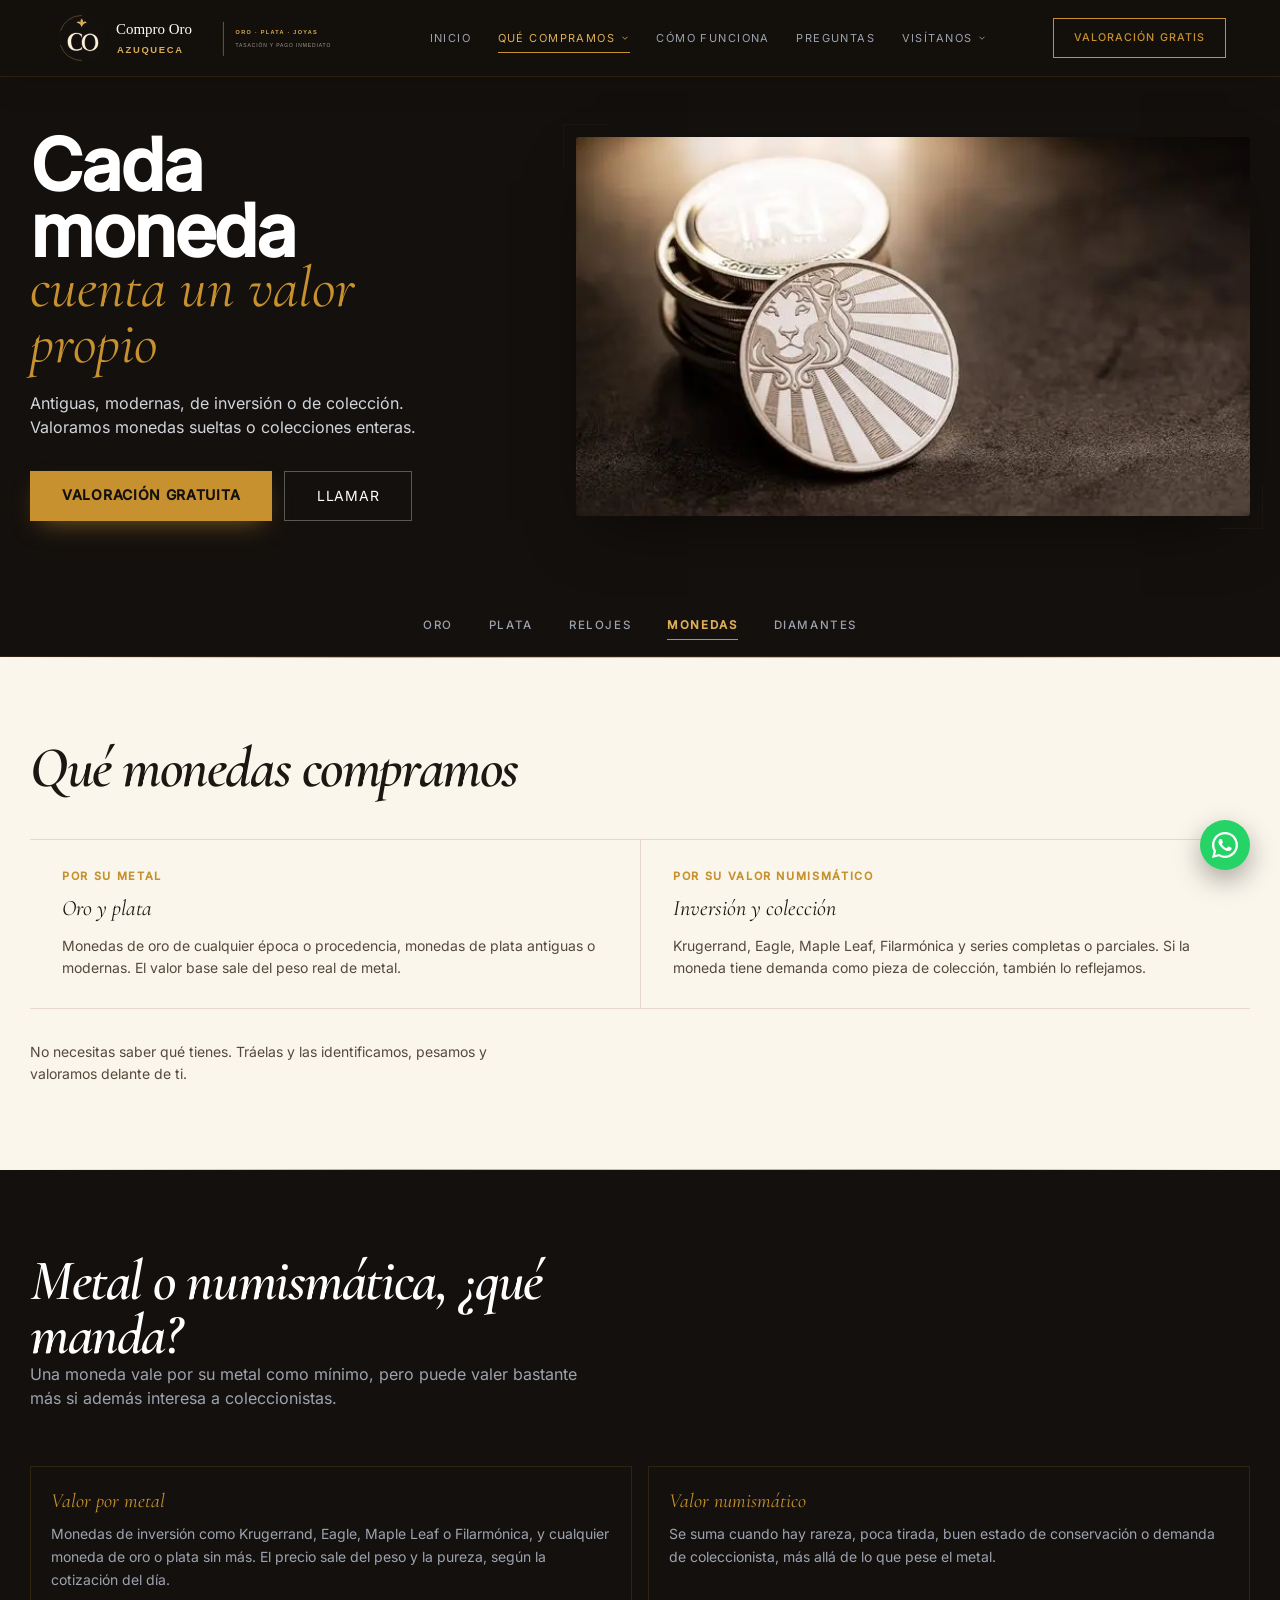
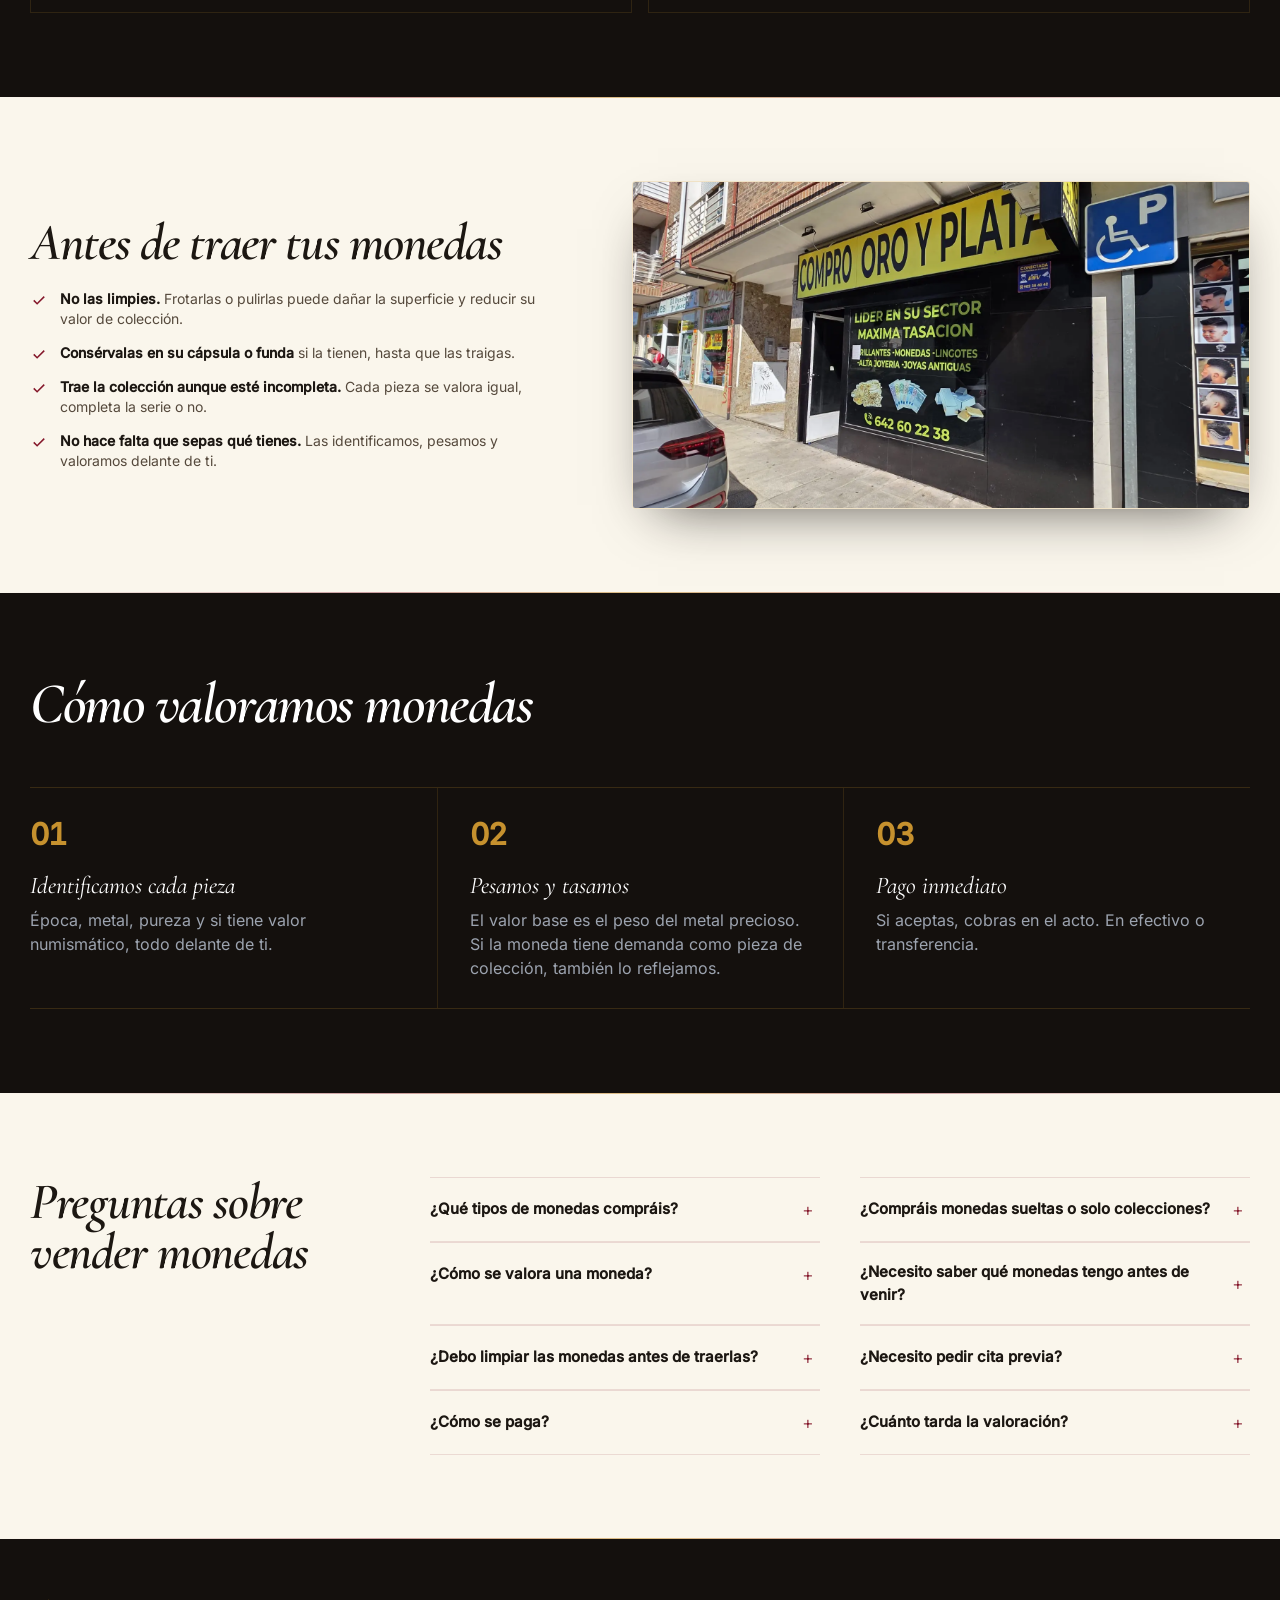
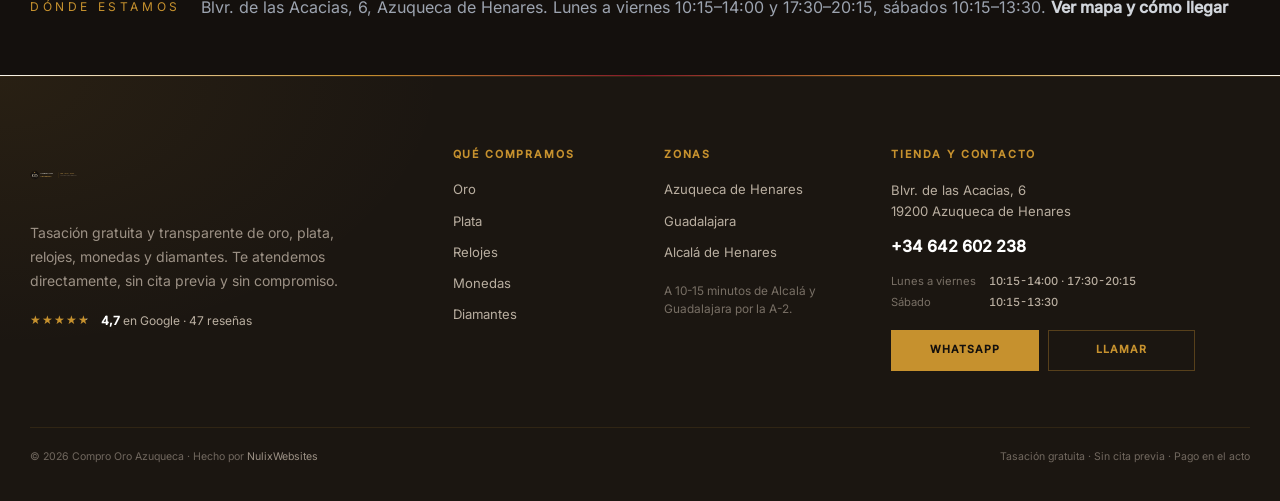
==== compro-monedas.html @ 22053383 "brand: strengthen navigation lockup" ====
<!DOCTYPE html>
<html lang="es" class="scroll-smooth">
<head>
  <meta charset="UTF-8">
  <meta name="viewport" content="width=device-width, initial-scale=1.0">
  <meta name="theme-color" content="#14100D">
  <meta name="robots" content="index,follow,max-image-preview:large">
  <title>Compro Monedas de Oro y Plata en Azuqueca · Tasación gratis</title>
  <meta name="description" content="Compramos monedas de oro y plata en Azuqueca de Henares. Antiguas, modernas, de inversión o de colección. Tasación gratuita y pago inmediato.">
  <meta name="keywords" content="compro monedas oro azuqueca, venta monedas plata, tasacion monedas guadalajara, monedas antiguas, monedas de coleccion, krugerrand, monedas de inversion">
  <link rel="canonical" href="https://comprooroazuqueca.com/compro-monedas.html">
  <meta property="og:type" content="website">
  <meta property="og:locale" content="es_ES">
  <meta property="og:site_name" content="Compro Oro Azuqueca">
  <meta property="og:title" content="Compro Monedas de Oro y Plata en Azuqueca de Henares">
  <meta property="og:description" content="Monedas antiguas, modernas, de inversión o de colección. Tasación gratuita y pago inmediato.">
  <meta property="og:url" content="https://comprooroazuqueca.com/compro-monedas.html">
  <meta property="og:image" content="https://comprooroazuqueca.com/assets/brand/og.png">
  <meta name="twitter:card" content="summary_large_image">
  <link rel="icon" type="image/svg+xml" href="assets/brand/logo-mark.svg">
  <link rel="icon" href="/favicon.ico" sizes="any">
  <link rel="manifest" href="/site.webmanifest">

  <script type="application/ld+json">
  { "@context":"https://schema.org","@type":"JewelryStore","name":"Compro Oro Azuqueca","url":"https://comprooroazuqueca.com/compro-monedas.html","telephone":"+34642602238",
    "address":{"@type":"PostalAddress","streetAddress":"Blvr. de las Acacias, 6","addressLocality":"Azuqueca de Henares","addressRegion":"Guadalajara","postalCode":"19200","addressCountry":"ES"},
    "geo":{"@type":"GeoCoordinates","latitude":40.5658112,"longitude":-3.2624812},
    "aggregateRating":{"@type":"AggregateRating","ratingValue":"4.7","reviewCount":"47","bestRating":"5"},
    "makesOffer":[{"@type":"Offer","name":"Compra de monedas de oro y plata"}] }
  </script>
  <script type="application/ld+json">
  { "@context":"https://schema.org","@type":"FAQPage","mainEntity":[
    {"@type":"Question","name":"¿Qué tipos de monedas compráis?","acceptedAnswer":{"@type":"Answer","text":"Monedas de oro y plata: antiguas, modernas, de inversión (Krugerrand, Eagle, Maple Leaf…) y de colección. También series incompletas."}},
    {"@type":"Question","name":"¿Compráis monedas sueltas o solo colecciones?","acceptedAnswer":{"@type":"Answer","text":"Ambas. Una sola moneda o una colección entera: las valoramos igual."}},
    {"@type":"Question","name":"¿Cómo se valora una moneda?","acceptedAnswer":{"@type":"Answer","text":"Por el peso del metal precioso, su pureza, y si tiene valor numismático adicional (rareza, estado de conservación, demanda)."}},
    {"@type":"Question","name":"¿Necesito saber qué monedas tengo antes de venir?","acceptedAnswer":{"@type":"Answer","text":"No. Tráelas y nosotros las identificamos, pesamos y valoramos delante de ti. Sin compromiso."}},
    {"@type":"Question","name":"¿Debo limpiar las monedas antes de traerlas?","acceptedAnswer":{"@type":"Answer","text":"No, mejor que no. Limpiarlas o pulirlas puede dañar la superficie y reducir su valor de colección. Tráelas tal cual las tengas."}},
    {"@type":"Question","name":"¿Necesito pedir cita previa?","acceptedAnswer":{"@type":"Answer","text":"No. Puedes pasarte cuando quieras dentro del horario de tienda."}},
    {"@type":"Question","name":"¿Cómo se paga?","acceptedAnswer":{"@type":"Answer","text":"En efectivo o por transferencia bancaria, al momento."}},
    {"@type":"Question","name":"¿Cuánto tarda la valoración?","acceptedAnswer":{"@type":"Answer","text":"Unos minutos para monedas sueltas. Si traes una colección grande, puede llevar algo más."}}
  ]}
  </script>

  <link rel="stylesheet" href="styles.css">
  <link rel="preload" as="font" type="font/woff2" href="assets/fonts/inter-400.woff2" crossorigin>
</head>
<body class="product-page">

  <a href="#main" class="sr-only focus:not-sr-only focus:fixed focus:top-3 focus:left-3 focus:z-[100] focus:bg-gold focus:text-black focus:px-4 focus:py-2 focus:font-semibold focus:text-sm">Saltar al contenido</a>

  <a href="https://wa.me/34642602238?text=Hola%2C%20quer%C3%ADa%20una%20tasaci%C3%B3n%20de%20monedas%20gratis" target="_blank" rel="noopener" class="sticky-wa" aria-label="Contactar por WhatsApp para una tasación gratis">
    <svg width="26" height="26" viewBox="0 0 24 24" fill="white" aria-hidden="true"><path d="M17.472 14.382c-.297-.149-1.758-.867-2.03-.967-.273-.099-.471-.148-.67.15-.197.297-.767.966-.94 1.164-.173.199-.347.223-.644.075-.297-.15-1.255-.463-2.39-1.475-.883-.788-1.48-1.761-1.653-2.059-.173-.297-.018-.458.13-.606.134-.133.298-.347.446-.52.149-.174.198-.298.298-.497.099-.198.05-.371-.025-.52-.075-.149-.669-1.612-.916-2.207-.242-.579-.487-.5-.669-.51-.173-.008-.371-.01-.57-.01-.198 0-.52.074-.792.372-.272.297-1.04 1.016-1.04 2.479 0 1.462 1.065 2.875 1.213 3.074.149.198 2.096 3.2 5.077 4.487.709.306 1.262.489 1.694.625.712.227 1.36.195 1.871.118.571-.085 1.758-.719 2.006-1.413.248-.694.248-1.289.173-1.413-.074-.124-.272-.198-.57-.347z"/><path d="M12 0C5.373 0 0 5.373 0 12c0 2.136.563 4.14 1.542 5.873L0 24l6.302-1.518A11.94 11.94 0 0012 24c6.627 0 12-5.373 12-12S18.627 0 12 0zm0 21.818a9.8 9.8 0 01-5.032-1.388l-.36-.214-3.742.9.948-3.643-.235-.374A9.777 9.777 0 012.182 12C2.182 6.58 6.58 2.182 12 2.182S21.818 6.58 21.818 12 17.42 21.818 12 21.818z"/></svg>
  </a>

  <nav class="fixed w-full z-40 bg-void/85 backdrop-blur-md border-b border-gold/10">
    <div class="max-w-5xl mx-auto px-5 sm:px-6 flex items-center justify-between h-14 sm:h-16">
      <a href="index.html" class="flex items-center gap-3 sm:gap-3.5 text-gold min-w-0" aria-label="Compro Oro Azuqueca, inicio">
        <img src="assets/brand/logo-lockup.svg" alt="Compro Oro Azuqueca" width="310" height="58" class="w-[19rem] h-auto shrink-0">
      </a>
      <div class="site-nav-links hidden md:flex items-center gap-8 text-xs tracking-[.18em] text-gray-400 uppercase">
        <a href="index.html" class="nav-link nav-home hover:text-gold transition-colors">Inicio</a>
        <div class="nav-drop nav-buy">
          <button type="button">Qué compramos<svg class="nav-drop-caret" width="10" height="10" viewBox="0 0 24 24" fill="none" stroke="currentColor" stroke-width="2" aria-hidden="true"><path d="m6 9 6 6 6-6"/></svg></button>
          <div class="nav-drop-panel">
          <a href="compro-oro.html">Oro</a>
          <a href="compro-plata.html">Plata</a>
          <a href="compro-relojes.html">Relojes</a>
          <a href="compro-monedas.html" class="active">Monedas</a>
          </div>
        </div>
        <a href="index.html#proceso" class="nav-link nav-process hover:text-gold transition-colors">Cómo funciona</a>
        <a href="#faq" class="nav-link nav-faq hover:text-gold transition-colors">Preguntas</a>
        <div class="nav-drop nav-visit">
          <button type="button">Visítanos<svg class="nav-drop-caret" width="10" height="10" viewBox="0 0 24 24" fill="none" stroke="currentColor" stroke-width="2" aria-hidden="true"><path d="m6 9 6 6 6-6"/></svg></button>
          <div class="nav-drop-panel">
          <a href="index.html#ubicacion">Azuqueca de Henares</a>
          <a href="compro-oro-guadalajara.html">Guadalajara</a>
          <a href="compro-oro-alcala-de-henares.html">Alcalá de Henares</a>
          </div>
        </div>
      </div>
      <a href="https://wa.me/34642602238?text=Hola%2C%20quer%C3%ADa%20una%20tasaci%C3%B3n%20de%20monedas%20gratis" target="_blank" rel="noopener"
         class="hidden md:inline-block border border-gold text-gold text-xs font-medium px-6 py-2 uppercase tracking-wider hover:bg-gold hover:text-black transition-colors">
        Valoración gratis
      </a>
      <button id="menu-toggle" class="md:hidden text-gold p-2 -mr-2" aria-label="Abrir menú" aria-expanded="false" aria-controls="mobile-menu">
        <svg width="24" height="24" viewBox="0 0 24 24" fill="none" stroke="currentColor" stroke-width="1.5" aria-hidden="true"><path stroke-linecap="round" d="M4 7h16M4 12h16M4 17h16"/></svg>
      </button>
    </div>
    <div id="mobile-menu" class="hidden md:hidden border-t border-gold/10 bg-void/95 backdrop-blur-md">
      <div class="px-5 py-4 space-y-1 text-sm tracking-[.15em] text-gray-300 uppercase">
        <a href="index.html" class="block py-2 hover:text-gold transition-colors">Inicio</a>
        <p class="mnav-label">Qué compramos</p>
        <a href="compro-oro.html" class="mnav-sub hover:text-gold transition-colors">Oro</a>
        <a href="compro-plata.html" class="mnav-sub hover:text-gold transition-colors">Plata</a>
        <a href="compro-relojes.html" class="mnav-sub hover:text-gold transition-colors">Relojes</a>
        <a href="compro-monedas.html" class="mnav-sub hover:text-gold transition-colors">Monedas</a>
        <a href="index.html#proceso" class="block py-2 hover:text-gold transition-colors">Cómo funciona</a>
        <a href="#faq" class="block py-2 hover:text-gold transition-colors">Preguntas</a>
        <p class="mnav-label">Visítanos</p>
        <a href="index.html#ubicacion" class="mnav-sub hover:text-gold transition-colors">Azuqueca de Henares</a>
        <a href="compro-oro-guadalajara.html" class="mnav-sub hover:text-gold transition-colors">Guadalajara</a>
        <a href="compro-oro-alcala-de-henares.html" class="mnav-sub hover:text-gold transition-colors">Alcalá de Henares</a>
        <a href="https://wa.me/34642602238?text=Hola%2C%20quer%C3%ADa%20una%20tasaci%C3%B3n%20de%20monedas%20gratis" target="_blank" rel="noopener"
           class="block mt-2 text-center bg-gold text-black font-semibold py-3 normal-case tracking-wider">Valoración gratis</a>
      </div>
    </div>
  </nav>

  <section id="main" class="relative bg-void overflow-hidden pt-24 sm:pt-28 pb-14 sm:pb-20 px-5 sm:px-6">
    <div class="max-w-5xl mx-auto hero-split">
      <div class="reveal">
        <h1 class="mb-5">
          <span class="block display-strong text-white text-4xl sm:text-6xl md:text-7xl">Cada moneda</span>
          <span class="block font-serif italic text-gold text-3xl sm:text-5xl md:text-6xl -mt-1">cuenta un valor propio</span>
        </h1>
        <p class="text-gray-300 text-sm sm:text-base lead-measure leading-relaxed mb-8">Antiguas, modernas, de inversión o de colección. Valoramos monedas sueltas o colecciones enteras.</p>
        <div class="flex flex-col sm:flex-row sm:flex-wrap gap-3">
          <a href="https://wa.me/34642602238?text=Hola%2C%20quer%C3%ADa%20una%20tasaci%C3%B3n%20de%20monedas%20gratis" target="_blank" rel="noopener" class="btn-lift btn-gold-sh text-center bg-gold text-black font-semibold px-8 py-3.5 uppercase text-sm tracking-wider hover:bg-gold-light transition-colors">Valoración gratuita</a>
          <a href="tel:+34642602238" class="btn-lift text-center border border-white/30 text-white px-8 py-3.5 uppercase text-sm tracking-wider hover:border-gold/60 transition-colors">Llamar</a>
        </div>
      </div>
      <div class="hero-frame img-reveal">
        <picture>
          <source type="image/webp" srcset="assets/cat-monedas.webp">
          <img src="assets/cat-monedas.jpg" width="640" height="427" alt="Monedas de oro y plata preparadas para su valoración" loading="eager" fetchpriority="high">
        </picture>
      </div>
    </div>
  </section>

  <nav class="bg-void border-b border-gold/10" aria-label="Categorías">
    <div class="max-w-5xl mx-auto cat-strip">
      <a href="compro-oro.html" class="cat-pill"><img src="assets/cat-oro.jpg" alt="" width="26" height="26">Oro</a>
      <a href="compro-plata.html" class="cat-pill"><img src="assets/cat-plata.jpg" alt="" width="26" height="26">Plata</a>
      <a href="compro-relojes.html" class="cat-pill"><img src="assets/cat-relojes.jpg" alt="" width="26" height="26">Relojes</a>
      <a href="compro-monedas.html" class="cat-pill active"><img src="assets/cat-monedas.jpg" alt="" width="26" height="26">Monedas</a>
      <a href="https://wa.me/34642602238?text=Hola%2C%20tengo%20un%20diamante%20para%20valorar" target="_blank" rel="noopener" class="cat-pill"><img src="assets/cat-diamantes.jpg" alt="" width="26" height="26">Diamantes</a>
    </div>
  </nav>

  <section class="section-cream section-pad px-5 sm:px-6 scroll-mt-20">
    <div class="max-w-5xl mx-auto">
      <div class="section-head max-w-2xl reveal">
        <h2 class="font-serif fluid-display text-ink italic" style="font-size:clamp(2.2rem,5.4vw,3.6rem)">Qué monedas compramos</h2>
      </div>
      <div class="cmp-grid stagger">
        <div class="cmp-card reveal">
          <span class="cmp-label">Por su metal</span>
          <h3>Oro y plata</h3>
          <p>Monedas de oro de cualquier época o procedencia, monedas de plata antiguas o modernas. El valor base sale del peso real de metal.</p>
        </div>
        <div class="cmp-card reveal">
          <span class="cmp-label">Por su valor numismático</span>
          <h3>Inversión y colección</h3>
          <p>Krugerrand, Eagle, Maple Leaf, Filarmónica y series completas o parciales. Si la moneda tiene demanda como pieza de colección, también lo reflejamos.</p>
        </div>
      </div>
      <p class="text-sm text-ink-soft leading-relaxed mt-8 max-w-lg reveal">No necesitas saber qué tienes. Tráelas y las identificamos, pesamos y valoramos delante de ti.</p>
    </div>
  </section>

  <section class="bg-void section-pad px-5 sm:px-6 scroll-mt-20">
    <div class="max-w-5xl mx-auto">
      <div class="max-w-2xl mb-10 sm:mb-14">
        <h2 class="font-serif fluid-display text-white italic" style="font-size:clamp(2.2rem,5.4vw,3.6rem)">Metal o numismática, ¿qué manda?</h2>
        <p class="text-sm sm:text-base text-gray-400 leading-relaxed mt-4 max-w-xl">Una moneda vale por su metal como mínimo, pero puede valer bastante más si además interesa a coleccionistas.</p>
      </div>
      <div class="grid sm:grid-cols-2 gap-4 sm:gap-5">
        <div class="border border-gold/15 p-5"><p class="font-serif text-gold text-xl italic mb-2">Valor por metal</p><p class="text-sm text-gray-400 leading-relaxed">Monedas de inversión como Krugerrand, Eagle, Maple Leaf o Filarmónica, y cualquier moneda de oro o plata sin más. El precio sale del peso y la pureza, según la cotización del día.</p></div>
        <div class="border border-gold/15 p-5"><p class="font-serif text-gold text-xl italic mb-2">Valor numismático</p><p class="text-sm text-gray-400 leading-relaxed">Se suma cuando hay rareza, poca tirada, buen estado de conservación o demanda de coleccionista, más allá de lo que pese el metal.</p></div>
      </div>
    </div>
  </section>

  <!-- ANTES DE VENDER TUS MONEDAS -->
  <section class="section-cream section-pad px-5 sm:px-6 scroll-mt-20">
    <div class="max-w-5xl mx-auto grid md:grid-cols-2 gap-10 md:gap-14 items-center">
      <div class="reveal">
        <h2 class="font-serif fluid-display text-ink italic mb-5" style="font-size:clamp(2.2rem,5.4vw,3.6rem)">Antes de traer tus monedas</h2>
        <ul class="grid gap-3.5">
          <li class="flex items-start gap-3"><svg class="text-wine mt-0.5 shrink-0" width="18" height="18" viewBox="0 0 24 24" fill="none" stroke="currentColor" stroke-width="2"><path d="m5 12.5 4.5 4.5L19 7.5"/></svg><span class="text-sm text-ink-soft"><b class="text-ink font-semibold">No las limpies.</b> Frotarlas o pulirlas puede dañar la superficie y reducir su valor de colección.</span></li>
          <li class="flex items-start gap-3"><svg class="text-wine mt-0.5 shrink-0" width="18" height="18" viewBox="0 0 24 24" fill="none" stroke="currentColor" stroke-width="2"><path d="m5 12.5 4.5 4.5L19 7.5"/></svg><span class="text-sm text-ink-soft"><b class="text-ink font-semibold">Consérvalas en su cápsula o funda</b> si la tienen, hasta que las traigas.</span></li>
          <li class="flex items-start gap-3"><svg class="text-wine mt-0.5 shrink-0" width="18" height="18" viewBox="0 0 24 24" fill="none" stroke="currentColor" stroke-width="2"><path d="m5 12.5 4.5 4.5L19 7.5"/></svg><span class="text-sm text-ink-soft"><b class="text-ink font-semibold">Trae la colección aunque esté incompleta.</b> Cada pieza se valora igual, completa la serie o no.</span></li>
          <li class="flex items-start gap-3"><svg class="text-wine mt-0.5 shrink-0" width="18" height="18" viewBox="0 0 24 24" fill="none" stroke="currentColor" stroke-width="2"><path d="m5 12.5 4.5 4.5L19 7.5"/></svg><span class="text-sm text-ink-soft"><b class="text-ink font-semibold">No hace falta que sepas qué tienes.</b> Las identificamos, pesamos y valoramos delante de ti.</span></li>
        </ul>
      </div>
      <div class="img-frame img-reveal">
        <picture>
          <source type="image/webp" srcset="assets/img-20260520-wa0003__mpffgb99crq4.webp">
          <img src="assets/img-20260520-wa0003__mpffgb99crq4.jpg" width="2000" height="924"
               alt="Fachada de Compro Oro Azuqueca en el Bulevar de las Acacias" class="block w-full h-auto" loading="lazy">
        </picture>
      </div>
    </div>
  </section>

  <section class="bg-void section-pad px-5 sm:px-6 scroll-mt-20">
    <div class="max-w-5xl mx-auto">
      <div class="max-w-2xl mb-10 sm:mb-14">
        <h2 class="font-serif fluid-display text-white italic" style="font-size:clamp(2.2rem,5.4vw,3.6rem)">Cómo valoramos monedas</h2>
      </div>
      <div class="grid gap-0 divide-y divide-gold/15 border-t border-b border-gold/15">
        <div class="grid sm:grid-cols-[auto_1fr] gap-3 sm:gap-8 items-baseline py-6 sm:py-7">
          <span class="stat-num text-gold text-2xl sm:text-3xl">01</span>
          <div><h3 class="text-white font-serif text-xl sm:text-2xl italic mb-1.5">Identificamos cada pieza</h3><p class="text-sm sm:text-base text-gray-400 leading-relaxed max-w-xl">Época, metal, pureza y si tiene valor numismático, todo delante de ti.</p></div>
        </div>
        <div class="grid sm:grid-cols-[auto_1fr] gap-3 sm:gap-8 items-baseline py-6 sm:py-7">
          <span class="stat-num text-gold text-2xl sm:text-3xl">02</span>
          <div><h3 class="text-white font-serif text-xl sm:text-2xl italic mb-1.5">Pesamos y tasamos</h3><p class="text-sm sm:text-base text-gray-400 leading-relaxed max-w-xl">El valor base es el peso del metal precioso. Si la moneda tiene demanda como pieza de colección, también lo reflejamos.</p></div>
        </div>
        <div class="grid sm:grid-cols-[auto_1fr] gap-3 sm:gap-8 items-baseline py-6 sm:py-7">
          <span class="stat-num text-gold text-2xl sm:text-3xl">03</span>
          <div><h3 class="text-white font-serif text-xl sm:text-2xl italic mb-1.5">Pago inmediato</h3><p class="text-sm sm:text-base text-gray-400 leading-relaxed max-w-xl">Si aceptas, cobras en el acto. En efectivo o transferencia.</p></div>
        </div>
      </div>
    </div>
  </section>

  <section id="faq" class="section-cream section-pad px-5 sm:px-6 scroll-mt-20">
    <div class="max-w-5xl mx-auto">
      <div class="section-head">
        <h2 class="font-serif fluid-display text-ink italic" style="font-size:clamp(2.2rem,5.4vw,3.6rem)">Preguntas sobre vender monedas</h2>
      </div>
      <div class="faq-list max-w-2xl">
        <details class="faq-item">
          <summary>¿Qué tipos de monedas compráis?</summary>
          <p class="faq-a">Monedas de oro y plata: antiguas, modernas, de inversión (Krugerrand, Eagle, Maple Leaf...) y de colección. También series incompletas.</p>
        </details>
        <details class="faq-item">
          <summary>¿Compráis monedas sueltas o solo colecciones?</summary>
          <p class="faq-a">Ambas. Una sola moneda o una colección entera: las valoramos igual.</p>
        </details>
        <details class="faq-item">
          <summary>¿Cómo se valora una moneda?</summary>
          <p class="faq-a">Por el peso del metal precioso, su pureza, y si tiene valor numismático adicional (rareza, estado de conservación, demanda).</p>
        </details>
        <details class="faq-item">
          <summary>¿Necesito saber qué monedas tengo antes de venir?</summary>
          <p class="faq-a">No. Tráelas y nosotros las identificamos, pesamos y valoramos delante de ti. Sin compromiso.</p>
        </details>
        <details class="faq-item">
          <summary>¿Debo limpiar las monedas antes de traerlas?</summary>
          <p class="faq-a">No, mejor que no. Limpiarlas o pulirlas puede dañar la superficie y reducir su valor de colección. Tráelas tal cual las tengas.</p>
        </details>
        <details class="faq-item">
          <summary>¿Necesito pedir cita previa?</summary>
          <p class="faq-a">No. Puedes pasarte cuando quieras dentro del horario de tienda.</p>
        </details>
        <details class="faq-item">
          <summary>¿Cómo se paga?</summary>
          <p class="faq-a">En efectivo o por transferencia bancaria, al momento.</p>
        </details>
        <details class="faq-item">
          <summary>¿Cuánto tarda la valoración?</summary>
          <p class="faq-a">Unos minutos para monedas sueltas. Si traes una colección grande, puede llevar algo más.</p>
        </details>
      </div>
    </div>
  </section>

  <section id="ubicacion" class="bg-void py-10 sm:py-14 px-5 sm:px-6 scroll-mt-20">
    <div class="max-w-5xl mx-auto flex flex-col sm:flex-row sm:items-center gap-5 sm:gap-8">
      <p class="text-xs tracking-[.3em] text-gold uppercase shrink-0">Dónde estamos</p>
      <p class="text-sm sm:text-base text-gray-400 leading-relaxed flex-1">Blvr. de las Acacias, 6, Azuqueca de Henares. Lunes a viernes 10:15–14:00 y 17:30–20:15, sábados 10:15–13:30. <a href="index.html#ubicacion" class="u-anim text-gray-300 font-semibold">Ver mapa y cómo llegar</a></p>
    </div>
  </section>

  <div class="gold-rule"></div>
  <footer class="site-footer bg-void-800 border-t border-gold/10 px-5 sm:px-6 pb-24 sm:pb-12">
    <div class="max-w-5xl mx-auto footer-grid">
      <div class="footer-brand">
        <a href="index.html" class="footer-brand-lockup" aria-label="Compro Oro Azuqueca, inicio">
          <img src="assets/brand/logo-lockup.svg" alt="Compro Oro Azuqueca" width="330" height="61">
        </a>
        <p class="footer-brand-copy">Tasación gratuita y transparente de oro, plata, relojes, monedas y diamantes. Te atendemos directamente, sin cita previa y sin compromiso.</p>
        <a href="https://www.google.com/maps/place/Compro+oro+azuqueca/data=!4m7!3m6!1s0xd424d728174c307:0x263c1d06dae729d8!8m2!3d40.5658112!4d-3.2624812" target="_blank" rel="noopener" class="footer-rating" aria-label="Ver las 47 reseñas de Google">
          <span class="stars" style="--pct:94%" aria-hidden="true">★★★★★</span>
          <span><strong>4,7</strong> en Google · 47 reseñas</span>
        </a>
      </div>

      <nav class="footer-column" aria-label="Qué compramos">
        <p class="footer-heading">Qué compramos</p>
        <a href="compro-oro.html">Oro</a>
        <a href="compro-plata.html">Plata</a>
        <a href="compro-relojes.html">Relojes</a>
        <a href="compro-monedas.html">Monedas</a>
        <a href="https://wa.me/34642602238?text=Hola%2C%20tengo%20un%20diamante%20o%20piedra%20preciosa%20para%20valorar" target="_blank" rel="noopener">Diamantes</a>
      </nav>

      <nav class="footer-column" aria-label="Zonas">
        <p class="footer-heading">Zonas</p>
        <a href="index.html#ubicacion">Azuqueca de Henares</a>
        <a href="compro-oro-guadalajara.html">Guadalajara</a>
        <a href="compro-oro-alcala-de-henares.html">Alcalá de Henares</a>
        <p class="footer-distance">A 10-15 minutos de Alcalá y Guadalajara por la A-2.</p>
      </nav>

      <div class="footer-column footer-contact">
        <p class="footer-heading">Tienda y contacto</p>
        <address>
          <span>Blvr. de las Acacias, 6</span>
          <span>19200 Azuqueca de Henares</span>
        </address>
        <a href="tel:+34642602238" class="footer-phone">+34 642 602 238</a>
        <p class="footer-hours"><span>Lunes a viernes</span><b>10:15-14:00 · 17:30-20:15</b><span>Sábado</span><b>10:15-13:30</b></p>
        <div class="footer-actions">
          <a href="https://wa.me/34642602238?text=Hola%2C%20quer%C3%ADa%20una%20tasaci%C3%B3n%20gratis" target="_blank" rel="noopener">WhatsApp</a>
          <a href="tel:+34642602238">Llamar</a>
        </div>
      </div>
    </div>

    <div class="max-w-5xl mx-auto footer-bottom">
      <p>© 2026 Compro Oro Azuqueca · Hecho por <a href="https://github.com/nulixwebsites" target="_blank" rel="noopener">NulixWebsites</a></p>
      <p>Tasación gratuita · Sin cita previa · Pago en el acto</p>
    </div>
  </footer>

  <script src="motion.js" defer></script>

</body>
</html>
---- styles.css ----
@font-face{font-family:Inter;font-style:normal;font-weight:300;font-display:swap;src:url(assets/fonts/inter-300.woff2) format("woff2")}@font-face{font-family:Inter;font-style:normal;font-weight:400;font-display:swap;src:url(assets/fonts/inter-400.woff2) format("woff2")}@font-face{font-family:Inter;font-style:normal;font-weight:500;font-display:swap;src:url(assets/fonts/inter-500.woff2) format("woff2")}@font-face{font-family:Cormorant Garamond;font-style:normal;font-weight:400;font-display:swap;src:url(assets/fonts/cormorant-400.woff2) format("woff2")}@font-face{font-family:Cormorant Garamond;font-style:italic;font-weight:400;font-display:swap;src:url(assets/fonts/cormorant-400i.woff2) format("woff2")}@font-face{font-family:Cormorant Garamond;font-style:normal;font-weight:600;font-display:swap;src:url(assets/fonts/cormorant-600.woff2) format("woff2")}@font-face{font-family:Cormorant Garamond;font-style:italic;font-weight:600;font-display:swap;src:url(assets/fonts/cormorant-600i.woff2) format("woff2")}*,:after,:before{--tw-border-spacing-x:0;--tw-border-spacing-y:0;--tw-translate-x:0;--tw-translate-y:0;--tw-rotate:0;--tw-skew-x:0;--tw-skew-y:0;--tw-scale-x:1;--tw-scale-y:1;--tw-pan-x: ;--tw-pan-y: ;--tw-pinch-zoom: ;--tw-scroll-snap-strictness:proximity;--tw-gradient-from-position: ;--tw-gradient-via-position: ;--tw-gradient-to-position: ;--tw-ordinal: ;--tw-slashed-zero: ;--tw-numeric-figure: ;--tw-numeric-spacing: ;--tw-numeric-fraction: ;--tw-ring-inset: ;--tw-ring-offset-width:0px;--tw-ring-offset-color:#fff;--tw-ring-color:rgba(59,130,246,.5);--tw-ring-offset-shadow:0 0 #0000;--tw-ring-shadow:0 0 #0000;--tw-shadow:0 0 #0000;--tw-shadow-colored:0 0 #0000;--tw-blur: ;--tw-brightness: ;--tw-contrast: ;--tw-grayscale: ;--tw-hue-rotate: ;--tw-invert: ;--tw-saturate: ;--tw-sepia: ;--tw-drop-shadow: ;--tw-backdrop-blur: ;--tw-backdrop-brightness: ;--tw-backdrop-contrast: ;--tw-backdrop-grayscale: ;--tw-backdrop-hue-rotate: ;--tw-backdrop-invert: ;--tw-backdrop-opacity: ;--tw-backdrop-saturate: ;--tw-backdrop-sepia: ;--tw-contain-size: ;--tw-contain-layout: ;--tw-contain-paint: ;--tw-contain-style: }::backdrop{--tw-border-spacing-x:0;--tw-border-spacing-y:0;--tw-translate-x:0;--tw-translate-y:0;--tw-rotate:0;--tw-skew-x:0;--tw-skew-y:0;--tw-scale-x:1;--tw-scale-y:1;--tw-pan-x: ;--tw-pan-y: ;--tw-pinch-zoom: ;--tw-scroll-snap-strictness:proximity;--tw-gradient-from-position: ;--tw-gradient-via-position: ;--tw-gradient-to-position: ;--tw-ordinal: ;--tw-slashed-zero: ;--tw-numeric-figure: ;--tw-numeric-spacing: ;--tw-numeric-fraction: ;--tw-ring-inset: ;--tw-ring-offset-width:0px;--tw-ring-offset-color:#fff;--tw-ring-color:rgba(59,130,246,.5);--tw-ring-offset-shadow:0 0 #0000;--tw-ring-shadow:0 0 #0000;--tw-shadow:0 0 #0000;--tw-shadow-colored:0 0 #0000;--tw-blur: ;--tw-brightness: ;--tw-contrast: ;--tw-grayscale: ;--tw-hue-rotate: ;--tw-invert: ;--tw-saturate: ;--tw-sepia: ;--tw-drop-shadow: ;--tw-backdrop-blur: ;--tw-backdrop-brightness: ;--tw-backdrop-contrast: ;--tw-backdrop-grayscale: ;--tw-backdrop-hue-rotate: ;--tw-backdrop-invert: ;--tw-backdrop-opacity: ;--tw-backdrop-saturate: ;--tw-backdrop-sepia: ;--tw-contain-size: ;--tw-contain-layout: ;--tw-contain-paint: ;--tw-contain-style: }
/*! tailwindcss v3.4.19 | MIT License | https://tailwindcss.com*/*,:after,:before{box-sizing:border-box;border:0 solid #e5e7eb}:after,:before{--tw-content:""}:host,html{line-height:1.5;-webkit-text-size-adjust:100%;-moz-tab-size:4;-o-tab-size:4;tab-size:4;font-family:Inter,system-ui,sans-serif;font-feature-settings:normal;font-variation-settings:normal;-webkit-tap-highlight-color:transparent}body{margin:0;line-height:inherit}hr{height:0;color:inherit;border-top-width:1px}abbr:where([title]){-webkit-text-decoration:underline dotted;text-decoration:underline dotted}h1,h2,h3,h4,h5,h6{font-size:inherit;font-weight:inherit}a{color:inherit;text-decoration:inherit}b,strong{font-weight:bolder}code,kbd,pre,samp{font-family:ui-monospace,SFMono-Regular,Menlo,Monaco,Consolas,Liberation Mono,Courier New,monospace;font-feature-settings:normal;font-variation-settings:normal;font-size:1em}small{font-size:80%}sub,sup{font-size:75%;line-height:0;position:relative;vertical-align:baseline}sub{bottom:-.25em}sup{top:-.5em}table{text-indent:0;border-color:inherit;border-collapse:collapse}button,input,optgroup,select,textarea{font-family:inherit;font-feature-settings:inherit;font-variation-settings:inherit;font-size:100%;font-weight:inherit;line-height:inherit;letter-spacing:inherit;color:inherit;margin:0;padding:0}button,select{text-transform:none}button,input:where([type=button]),input:where([type=reset]),input:where([type=submit]){-webkit-appearance:button;background-color:transparent;background-image:none}:-moz-focusring{outline:auto}:-moz-ui-invalid{box-shadow:none}progress{vertical-align:baseline}::-webkit-inner-spin-button,::-webkit-outer-spin-button{height:auto}[type=search]{-webkit-appearance:textfield;outline-offset:-2px}::-webkit-search-decoration{-webkit-appearance:none}::-webkit-file-upload-button{-webkit-appearance:button;font:inherit}summary{display:list-item}blockquote,dd,dl,figure,h1,h2,h3,h4,h5,h6,hr,p,pre{margin:0}fieldset{margin:0}fieldset,legend{padding:0}menu,ol,ul{list-style:none;margin:0;padding:0}dialog{padding:0}textarea{resize:vertical}input::-moz-placeholder,textarea::-moz-placeholder{opacity:1;color:#9ca3af}input::placeholder,textarea::placeholder{opacity:1;color:#9ca3af}[role=button],button{cursor:pointer}:disabled{cursor:default}audio,canvas,embed,iframe,img,object,svg,video{display:block;vertical-align:middle}img,video{max-width:100%;height:auto}[hidden]:where(:not([hidden=until-found])){display:none}.sr-only{position:absolute;width:1px;height:1px;padding:0;margin:-1px;overflow:hidden;clip:rect(0,0,0,0);white-space:nowrap;border-width:0}.fixed{position:fixed}.absolute{position:absolute}.relative{position:relative}.inset-0{inset:0}.z-10{z-index:10}.z-40{z-index:40}.mx-auto{margin-left:auto;margin-right:auto}.-mr-2{margin-right:-.5rem}.mb-10{margin-bottom:2.5rem}.mb-2{margin-bottom:.5rem}.mb-3{margin-bottom:.75rem}.mb-4{margin-bottom:1rem}.mb-8{margin-bottom:2rem}.mt-0\.5{margin-top:.125rem}.mt-1{margin-top:.25rem}.mt-2{margin-top:.5rem}.mt-3{margin-top:.75rem}.mt-8{margin-top:2rem}.block{display:block}.flex{display:flex}.grid{display:grid}.hidden{display:none}.h-12{height:3rem}.h-14{height:3.5rem}.h-56{height:14rem}.h-64{height:16rem}.h-auto{height:auto}.h-full{height:100%}.min-h-\[88svh\]{min-height:88svh}.w-28{width:7rem}.w-full{width:100%}.w-px{width:1px}.max-w-5xl{max-width:64rem}.max-w-lg{max-width:32rem}.max-w-md{max-width:28rem}.max-w-sm{max-width:24rem}.max-w-xs{max-width:20rem}.flex-1{flex:1 1 0%}.shrink-0{flex-shrink:0}.scroll-mt-20{scroll-margin-top:5rem}.grid-cols-1{grid-template-columns:repeat(1,minmax(0,1fr))}.flex-col{flex-direction:column}.items-start{align-items:flex-start}.items-end{align-items:flex-end}.items-center{align-items:center}.justify-end{justify-content:flex-end}.justify-center{justify-content:center}.justify-between{justify-content:space-between}.gap-10{gap:2.5rem}.gap-3{gap:.75rem}.gap-5{gap:1.25rem}.gap-6{gap:1.5rem}.gap-8{gap:2rem}.gap-px{gap:1px}.space-y-1>:not([hidden])~:not([hidden]){--tw-space-y-reverse:0;margin-top:calc(.25rem*(1 - var(--tw-space-y-reverse)));margin-bottom:calc(.25rem*var(--tw-space-y-reverse))}.space-y-3>:not([hidden])~:not([hidden]){--tw-space-y-reverse:0;margin-top:calc(.75rem*(1 - var(--tw-space-y-reverse)));margin-bottom:calc(.75rem*var(--tw-space-y-reverse))}.space-y-6>:not([hidden])~:not([hidden]){--tw-space-y-reverse:0;margin-top:calc(1.5rem*(1 - var(--tw-space-y-reverse)));margin-bottom:calc(1.5rem*var(--tw-space-y-reverse))}.overflow-hidden{overflow:hidden}.scroll-smooth{scroll-behavior:smooth}.rounded-lg{border-radius:.5rem}.border{border-width:1px}.border-b{border-bottom-width:1px}.border-t{border-top-width:1px}.border-gold{--tw-border-opacity:1;border-color:rgb(212 175 55/var(--tw-border-opacity,1))}.border-gold\/10{border-color:rgba(201,146,42,.1)}.border-gold\/30{border-color:rgba(201,146,42,.3)}.border-gold\/40{border-color:rgba(201,146,42,.4)}.border-white\/30{border-color:hsla(0,0%,100%,.3)}.bg-gold{--tw-bg-opacity:1;background-color:rgb(212 175 55/var(--tw-bg-opacity,1))}.bg-gold\/10{background-color:rgba(201,146,42,.1)}.bg-gold\/20{background-color:rgba(201,146,42,.2)}.bg-void{--tw-bg-opacity:1;background-color:rgb(7 7 10/var(--tw-bg-opacity,1))}.bg-void-800{--tw-bg-opacity:1;background-color:rgb(14 14 18/var(--tw-bg-opacity,1))}.bg-void\/65{background-color:rgba(7,7,10,.65)}.bg-void\/85{background-color:rgba(7,7,10,.85)}.bg-void\/95{background-color:rgba(7,7,10,.95)}.bg-gradient-to-t{background-image:linear-gradient(to top,var(--tw-gradient-stops))}.from-void{--tw-gradient-from:#07070a var(--tw-gradient-from-position);--tw-gradient-to:rgba(7,7,10,0) var(--tw-gradient-to-position);--tw-gradient-stops:var(--tw-gradient-from),var(--tw-gradient-to)}.via-void\/70{--tw-gradient-to:rgba(7,7,10,0) var(--tw-gradient-to-position);--tw-gradient-stops:var(--tw-gradient-from),rgba(7,7,10,.7) var(--tw-gradient-via-position),var(--tw-gradient-to)}.to-void\/10{--tw-gradient-to:rgba(7,7,10,.1) var(--tw-gradient-to-position)}.p-2{padding:.5rem}.p-6{padding:1.5rem}.px-5{padding-left:1.25rem;padding-right:1.25rem}.px-6{padding-left:1.5rem;padding-right:1.5rem}.px-8{padding-left:2rem;padding-right:2rem}.py-10{padding-top:2.5rem;padding-bottom:2.5rem}.py-16{padding-top:4rem;padding-bottom:4rem}.py-2{padding-top:.5rem;padding-bottom:.5rem}.py-3{padding-top:.75rem;padding-bottom:.75rem}.py-3\.5{padding-top:.875rem;padding-bottom:.875rem}.py-4{padding-top:1rem;padding-bottom:1rem}.py-8{padding-top:2rem;padding-bottom:2rem}.pb-10{padding-bottom:2.5rem}.pb-24{padding-bottom:6rem}.pt-24{padding-top:6rem}.pt-4{padding-top:1rem}.pt-6{padding-top:1.5rem}.text-center{text-align:center}.font-serif{font-family:Cormorant Garamond,Georgia,serif}.text-2xl{font-size:1.5rem;line-height:2rem}.text-4xl{font-size:2.25rem;line-height:2.5rem}.text-5xl{font-size:3rem;line-height:1}.text-\[10px\]{font-size:10px}.text-\[3rem\]{font-size:3rem}.text-lg{font-size:1.125rem;line-height:1.75rem}.text-sm{font-size:.875rem;line-height:1.25rem}.text-xl{font-size:1.25rem;line-height:1.75rem}.text-xs{font-size:.75rem;line-height:1rem}.font-bold{font-weight:700}.font-medium{font-weight:500}.font-semibold{font-weight:600}.uppercase{text-transform:uppercase}.normal-case{text-transform:none}.italic{font-style:italic}.leading-\[\.95\]{line-height:.95}.leading-none{line-height:1}.leading-relaxed{line-height:1.625}.tracking-\[\.15em\]{letter-spacing:.15em}.tracking-\[\.18em\]{letter-spacing:.18em}.tracking-\[\.3em\]{letter-spacing:.3em}.tracking-wide{letter-spacing:.025em}.tracking-wider{letter-spacing:.05em}.tracking-widest{letter-spacing:.1em}.text-black{--tw-text-opacity:1;color:rgb(0 0 0/var(--tw-text-opacity,1))}.text-gold{--tw-text-opacity:1;color:rgb(212 175 55/var(--tw-text-opacity,1))}.text-gold\/40{color:rgba(201,146,42,.4)}.text-gray-300{--tw-text-opacity:1;color:rgb(209 213 219/var(--tw-text-opacity,1))}.text-gray-400{--tw-text-opacity:1;color:rgb(156 163 175/var(--tw-text-opacity,1))}.text-gray-500{--tw-text-opacity:1;color:rgb(107 114 128/var(--tw-text-opacity,1))}.text-white{--tw-text-opacity:1;color:rgb(255 255 255/var(--tw-text-opacity,1))}.backdrop-blur-md{--tw-backdrop-blur:blur(12px);-webkit-backdrop-filter:var(--tw-backdrop-blur) var(--tw-backdrop-brightness) var(--tw-backdrop-contrast) var(--tw-backdrop-grayscale) var(--tw-backdrop-hue-rotate) var(--tw-backdrop-invert) var(--tw-backdrop-opacity) var(--tw-backdrop-saturate) var(--tw-backdrop-sepia);backdrop-filter:var(--tw-backdrop-blur) var(--tw-backdrop-brightness) var(--tw-backdrop-contrast) var(--tw-backdrop-grayscale) var(--tw-backdrop-hue-rotate) var(--tw-backdrop-invert) var(--tw-backdrop-opacity) var(--tw-backdrop-saturate) var(--tw-backdrop-sepia)}.transition-colors{transition-property:color,background-color,border-color,text-decoration-color,fill,stroke;transition-timing-function:cubic-bezier(.4,0,.2,1);transition-duration:.15s}.transition-transform{transition-property:transform;transition-timing-function:cubic-bezier(.4,0,.2,1);transition-duration:.15s}.duration-700{transition-duration:.7s}html{scroll-padding-top:5rem}body{background:#07070a;color:#e0d8cc;-webkit-font-smoothing:antialiased}.img-cover{-o-object-fit:cover;object-fit:cover;width:100%;height:100%}.sticky-wa{position:fixed;bottom:24px;right:24px;z-index:999;background:#25d366;border-radius:50%;width:56px;height:56px;display:flex;align-items:center;justify-content:center;box-shadow:0 4px 20px rgba(37,211,102,.4);transition:transform .2s}.sticky-wa:focus-visible,.sticky-wa:hover{transform:scale(1.1);outline:none}.gold-rule{height:1px;background:linear-gradient(90deg,transparent,#d4af37 28%,#84212f 50%,#d4af37 72%,transparent)}:focus-visible{outline:2px solid #d4af37;outline-offset:3px;border-radius:2px}::-moz-selection{background:#d4af37;color:#000}::selection{background:#d4af37;color:#000}@media (prefers-reduced-motion:reduce){html{scroll-behavior:auto}.sticky-wa{transition:none}}.hover\:scale-\[1\.02\]:hover{--tw-scale-x:1.02;--tw-scale-y:1.02;transform:translate(var(--tw-translate-x),var(--tw-translate-y)) rotate(var(--tw-rotate)) skewX(var(--tw-skew-x)) skewY(var(--tw-skew-y)) scaleX(var(--tw-scale-x)) scaleY(var(--tw-scale-y))}.hover\:border-gold:hover{--tw-border-opacity:1;border-color:rgb(212 175 55/var(--tw-border-opacity,1))}.hover\:border-gold\/30:hover{border-color:rgba(201,146,42,.3)}.hover\:border-gold\/60:hover{border-color:rgba(201,146,42,.6)}.hover\:bg-gold:hover{--tw-bg-opacity:1;background-color:rgb(212 175 55/var(--tw-bg-opacity,1))}.hover\:bg-gold-light:hover{--tw-bg-opacity:1;background-color:rgb(230 199 102/var(--tw-bg-opacity,1))}.hover\:text-black:hover{--tw-text-opacity:1;color:rgb(0 0 0/var(--tw-text-opacity,1))}.hover\:text-gold:hover{--tw-text-opacity:1;color:rgb(212 175 55/var(--tw-text-opacity,1))}.focus\:not-sr-only:focus{position:static;width:auto;height:auto;padding:0;margin:0;overflow:visible;clip:auto;white-space:normal}.focus\:fixed:focus{position:fixed}.focus\:left-3:focus{left:.75rem}.focus\:top-3:focus{top:.75rem}.focus\:z-\[100\]:focus{z-index:100}.focus\:bg-gold:focus{--tw-bg-opacity:1;background-color:rgb(212 175 55/var(--tw-bg-opacity,1))}.focus\:px-4:focus{padding-left:1rem;padding-right:1rem}.focus\:py-2:focus{padding-top:.5rem;padding-bottom:.5rem}.focus\:text-sm:focus{font-size:.875rem;line-height:1.25rem}.focus\:font-semibold:focus{font-weight:600}.focus\:text-black:focus{--tw-text-opacity:1;color:rgb(0 0 0/var(--tw-text-opacity,1))}@media (min-width:640px){.sm\:mb-12{margin-bottom:3rem}.sm\:mb-14{margin-bottom:3.5rem}.sm\:mt-10{margin-top:2.5rem}.sm\:h-16{height:4rem}.sm\:h-64{height:16rem}.sm\:h-72{height:18rem}.sm\:h-screen{height:100vh}.sm\:min-h-\[600px\]{min-height:600px}.sm\:w-32{width:8rem}.sm\:grid-cols-3{grid-template-columns:repeat(3,minmax(0,1fr))}.sm\:flex-row{flex-direction:row}.sm\:flex-wrap{flex-wrap:wrap}.sm\:gap-12{gap:3rem}.sm\:gap-8{gap:2rem}.sm\:space-y-8>:not([hidden])~:not([hidden]){--tw-space-y-reverse:0;margin-top:calc(2rem*(1 - var(--tw-space-y-reverse)));margin-bottom:calc(2rem*var(--tw-space-y-reverse))}.sm\:border-l{border-left-width:1px}.sm\:border-t-0{border-top-width:0}.sm\:p-8{padding:2rem}.sm\:px-6{padding-left:1.5rem;padding-right:1.5rem}.sm\:py-10{padding-top:2.5rem;padding-bottom:2.5rem}.sm\:py-12{padding-top:3rem;padding-bottom:3rem}.sm\:py-20{padding-top:5rem;padding-bottom:5rem}.sm\:pb-12{padding-bottom:3rem}.sm\:pb-16{padding-bottom:4rem}.sm\:pl-4{padding-left:1rem}.sm\:pt-0{padding-top:0}.sm\:text-right{text-align:right}.sm\:text-3xl{font-size:1.875rem;line-height:2.25rem}.sm\:text-5xl{font-size:3rem;line-height:1}.sm\:text-6xl{font-size:3.75rem;line-height:1}.sm\:text-base{font-size:1rem;line-height:1.5rem}.sm\:text-xl{font-size:1.25rem;line-height:1.75rem}.sm\:text-xs{font-size:.75rem;line-height:1rem}}@media (min-width:768px){.md\:col-span-2{grid-column:span 2/span 2}.md\:mb-16{margin-bottom:4rem}.md\:inline-block{display:inline-block}.md\:flex{display:flex}.md\:hidden{display:none}.md\:h-80{height:20rem}.md\:h-96{height:24rem}.md\:grid-cols-2{grid-template-columns:repeat(2,minmax(0,1fr))}.md\:flex-row{flex-direction:row}.md\:py-24{padding-top:6rem}.md\:pb-24,.md\:py-24{padding-bottom:6rem}.md\:text-left{text-align:left}.md\:text-5xl{font-size:3rem;line-height:1}.md\:text-8xl{font-size:6rem;line-height:1}}

/* ============================================================
   COMPRO ORO AZUQUECA — sistema de diseño v2 (2026-08-18)
   Investigación real: quickgold.es (tipografía negra 900,
   tracking negativo agresivo, gran densidad de contenido),
   orocaja.es (insignias circulares de línea), arteoro.es
   (marfil cálido + serif editorial). Síntesis propia: no se
   copia ningún competidor entero, se toma "confianza mediante
   sustancia" de Quickgold y "calidez premium" de Arte Oro,
   aplicado a la identidad ya existente (oro + vino + serif).
   Cambio estructural clave: el marfil cálido pasa a ser el
   fondo DOMINANTE (antes el negro "void" dominaba); el negro
   queda como acento fuerte (hero, footer, franja CTA), no como
   base. Overrides posteriores en el archivo ganan en cascada
   sobre el núcleo Tailwind compilado de arriba.
   ============================================================ */

/* --- tokens reales, más ricos que los originales --- */
.text-wine{color:#84172A}
.border-wine{border-color:#84172A}
.bg-wine{background-color:#5C0F1E}

/* oro: antes #D4AF37 (limón, plano); ahora un oro viejo con más
   cuerpo, igual que el que se ve en piezas reales, no en un
   icono de "premium" genérico */
.border-gold{border-color:#C6912E}
.border-gold\/10{border-color:rgba(198,145,46,.14)}
.border-gold\/30{border-color:rgba(198,145,46,.32)}
.border-gold\/40{border-color:rgba(198,145,46,.42)}
.bg-gold{background-color:#C6912E}
.bg-gold\/10{background-color:rgba(198,145,46,.1)}
.bg-gold\/20{background-color:rgba(198,145,46,.18)}
.text-gold{color:#C6912E}
.text-gold\/40{color:rgba(198,145,46,.45)}
.hover\:border-gold:hover{border-color:#C6912E}
.hover\:border-gold\/30:hover{border-color:rgba(198,145,46,.32)}
.hover\:border-gold\/60:hover{border-color:rgba(198,145,46,.6)}
.hover\:bg-gold:hover{background-color:#C6912E}
.hover\:bg-gold-light:hover{background-color:#DDAE55}
.hover\:text-gold:hover{color:#C6912E}
.focus\:bg-gold:focus{background-color:#C6912E}
:focus-visible{outline:2px solid #C6912E;outline-offset:3px;border-radius:2px}
::-moz-selection{background:#C6912E;color:#14100D}
::selection{background:#C6912E;color:#14100D}

/* negro cálido "night": acento de alto contraste, ya no la base */
.bg-void{background-color:#14100D}
.bg-void-800{background-color:#1B1611}
.bg-void\/65{background-color:rgba(20,16,13,.66)}
.bg-void\/85{background-color:rgba(20,16,13,.88)}
.bg-void\/95{background-color:rgba(20,16,13,.96)}
.from-void{--tw-gradient-from:#14100D var(--tw-gradient-from-position);--tw-gradient-to:rgba(20,16,13,0) var(--tw-gradient-to-position);--tw-gradient-stops:var(--tw-gradient-from),var(--tw-gradient-to)}
.via-void\/70{--tw-gradient-to:rgba(20,16,13,0) var(--tw-gradient-to-position);--tw-gradient-stops:var(--tw-gradient-from),rgba(20,16,13,.72) var(--tw-gradient-via-position),var(--tw-gradient-to)}
.to-void\/10{--tw-gradient-to:rgba(20,16,13,.12) var(--tw-gradient-to-position)}
body{background:#FAF6EC;color:#1C1712;-webkit-font-smoothing:antialiased}
.img-cover{object-fit:cover;width:100%;height:100%}
.sticky-wa{position:fixed;bottom:24px;right:24px;z-index:999;background:#25d366;border-radius:50%;width:56px;height:56px;display:flex;align-items:center;justify-content:center;box-shadow:0 10px 26px rgba(20,16,13,.35);transition:transform .2s}
.sticky-wa:focus-visible,.sticky-wa:hover{transform:scale(1.1);outline:none}
.gold-rule{height:1px;background:linear-gradient(90deg,transparent,#C6912E 28%,#84172A 50%,#C6912E 72%,transparent)}
@media (prefers-reduced-motion:reduce){html{scroll-behavior:auto}.sticky-wa{transition:none}}
.hover\:scale-\[1\.02\]:hover{--tw-scale-x:1.02;--tw-scale-y:1.02;transform:translate(var(--tw-translate-x),var(--tw-translate-y)) rotate(var(--tw-rotate)) skewX(var(--tw-skew-x)) skewY(var(--tw-skew-y)) scaleX(var(--tw-scale-x)) scaleY(var(--tw-scale-y))}
.hover\:text-black:hover{color:#14100D}
.focus\:text-black:focus{color:#14100D}
.text-black{color:#14100D}

/* --- marfil: ahora la superficie dominante del sitio, no una
   franja alterna --- */
.section-cream{background:#FAF6EC;color:#1C1712;position:relative}
.section-cream.alt{background:#F1E9D8}
.section-cream::before,.section-cream::after{content:"";position:absolute;left:0;right:0;height:1px;background:linear-gradient(90deg,transparent,rgba(132,23,42,.4) 30%,rgba(198,145,46,.55) 50%,rgba(132,23,42,.4) 70%,transparent)}
.section-cream::before{top:0}.section-cream::after{bottom:0}
.text-ink{color:#1C1712}
.text-ink-soft{color:#55493C}
.text-ink-faint{color:#8A7A66}
.bg-paper{background:#FFFDF9}

/* tarjetas con sombra real, no solo un borde de 1px */
.cream-card{background:#FFFDF9;border:1px solid rgba(132,23,42,.14);border-radius:14px;box-shadow:0 1px 2px rgba(28,23,18,.04),0 14px 30px -18px rgba(28,23,18,.16);transition:box-shadow .25s,transform .25s cubic-bezier(.2,.8,.2,1),border-color .2s}
.cream-card:hover{box-shadow:0 4px 10px rgba(28,23,18,.06),0 22px 40px -16px rgba(28,23,18,.22);border-color:rgba(132,23,42,.32)}

/* --- tipografía: serif editorial con más peso + un titular
   "fuerte" (inspirado en el negro 900 de Quickgold) reservado
   para el número/palabra que debe golpear más --- */
.fluid-display{font-family:'Cormorant Garamond',Georgia,serif;font-weight:600;font-size:clamp(2.9rem,8.8vw,6.4rem);line-height:.94;letter-spacing:-.01em}
.display-strong{font-family:Inter,system-ui,sans-serif;font-weight:800;letter-spacing:-.03em;line-height:.98}
.elevate-card{transition:transform .25s cubic-bezier(.2,.8,.2,1),border-color .25s,box-shadow .25s}
.elevate-card:hover{transform:translateY(-4px)}
@media (prefers-reduced-motion:reduce){.elevate-card:hover{transform:none}}
.section-pad{padding-top:clamp(5.5rem,11.5vw,10.5rem);padding-bottom:clamp(5.5rem,11.5vw,10.5rem)}
.section-head{margin-bottom:clamp(3.25rem,7vw,5.75rem)}
.lead-measure{max-width:34rem}
.card-dark{background:rgba(255,255,255,.03);border:1px solid rgba(198,145,46,.16);border-radius:14px;transition:box-shadow .25s,transform .25s cubic-bezier(.2,.8,.2,1),border-color .25s}
.card-dark:hover{border-color:rgba(198,145,46,.4);box-shadow:0 18px 36px -18px rgba(0,0,0,.55)}
.text-gold-deep{color:#8C6222}
.hero-pad{padding-bottom:clamp(2.5rem,7vw,6.5rem)}

/* --- insignia circular de línea, inspirada en OroCaja: icono
   propio (SVG inline, sin imágenes externas), nunca decorativo
   sin motivo, siempre junto a un beneficio real --- */
.badge-ring{width:3.25rem;height:3.25rem;border-radius:999px;border:1.5px solid rgba(132,23,42,.35);display:flex;align-items:center;justify-content:center;color:#84172A;flex:none;background:#FFFDF9}
.badge-ring svg{width:1.5rem;height:1.5rem}
.badge-ring.on-dark{border-color:rgba(198,145,46,.4);color:#DDAE55;background:rgba(255,255,255,.04)}
.badge-photo{display:block;width:4.75rem;height:4.75rem;border-radius:999px;overflow:hidden;border:1.5px solid rgba(198,145,46,.35);flex:none}
.badge-photo img{width:100%;height:100%;object-fit:cover}

/* estrellas: rating fraccional real, mismo mecanismo que antes */
.stars{display:inline-block;font-size:1rem;line-height:1;letter-spacing:2px;font-family:Arial,sans-serif;background-image:linear-gradient(90deg,#C6912E var(--pct,100%),#d8cdb3 var(--pct,100%));-webkit-background-clip:text;background-clip:text;color:transparent}
.g-logo{height:18px;width:auto;display:block}

.btn-lift{transition:transform .2s cubic-bezier(.2,.8,.2,1),box-shadow .2s,background-color .15s,border-color .15s,color .15s;will-change:transform}
.btn-lift:hover{transform:translateY(-2px)}
.btn-gold-sh{box-shadow:0 10px 26px -10px rgba(198,145,46,.6)}
.btn-gold-sh:hover{box-shadow:0 14px 32px -10px rgba(198,145,46,.75)}
@media (prefers-reduced-motion:reduce){.btn-lift:hover{transform:none}}
.img-frame{border:1px solid rgba(198,145,46,.2);border-radius:.75rem;overflow:hidden;box-shadow:0 22px 54px -26px rgba(20,16,13,.75)}
.u-anim{background-image:linear-gradient(#C6912E,#C6912E);background-size:0% 1px;background-position:0 100%;background-repeat:no-repeat;transition:background-size .25s}
.u-anim:hover{background-size:100% 1px}
.btn-wine{border:1px solid #84172A;color:#84172A}
.btn-wine:hover{background:#84172A;color:#FFFDF9}

/* --- franja oscura de conversión (CTA-band), estilo Quickgold:
   un único bloque negro de alto contraste a mitad de página, no
   toda la página, para que el momento pese --- */
.cta-band{background:#14100D;color:#FFFDF9;position:relative;overflow:hidden}
.cta-band::before{content:"";position:absolute;inset:0;background:radial-gradient(70% 140% at 15% 0%,rgba(198,145,46,.16),transparent 60%)}
.cta-band .inner{position:relative}

/* franja de cifras, sobre negro, para dar peso a los datos
   reales (4,7★, 42 reseñas) en vez de dejarlos como texto suelto */
.stat-num{font-family:Inter,system-ui,sans-serif;font-weight:800;letter-spacing:-.02em;font-variant-numeric:tabular-nums}

/* --- utilidades nuevas necesarias para el rediseño (compiladas a mano,
   siguiendo el mismo patrón que el resto del archivo) --- */
.gap-4{gap:1rem}
.-mt-1{margin-top:-.25rem}
.grid-cols-2{grid-template-columns:repeat(2,minmax(0,1fr))}
.text-3xl{font-size:1.875rem;line-height:2.25rem}
.text-\[11px\]{font-size:11px}
@media (min-width:640px){
  .sm\:grid-cols-2{grid-template-columns:repeat(2,minmax(0,1fr))}
  .sm\:grid-cols-4{grid-template-columns:repeat(4,minmax(0,1fr))}
  .sm\:col-span-2{grid-column:span 2/span 2}
  .sm\:text-4xl{font-size:2.25rem;line-height:2.5rem}
  .sm\:text-7xl{font-size:4.5rem;line-height:1}
  .sm\:-mt-2{margin-top:-.5rem}
}
@media (min-width:768px){
  .md\:text-7xl{font-size:4.5rem;line-height:1}
}
.cursor-pointer{cursor:pointer}

/* --- utilidades añadidas para el rediseño de ritmo (fase 2) --- */
.gap-0{gap:0}
.gap-3\.5{gap:.875rem}
.gap-7{gap:1.75rem}
.items-baseline{align-items:baseline}
.max-w-2xl{max-width:42rem}
.max-w-xl{max-width:36rem}
.mb-1\.5{margin-bottom:.375rem}
.mb-5{margin-bottom:1.25rem}
.py-6{padding-top:1.5rem;padding-bottom:1.5rem}
.w-10{width:2.5rem}
.w-20{width:5rem}
.order-1{order:1}
.order-2{order:2}
.divide-y>:not([hidden])~:not([hidden]){border-top-width:1px;border-bottom-width:0}
.divide-gold\/15>:not([hidden])~:not([hidden]){border-color:rgba(198,145,46,.15)}
.border-gold\/15{border-color:rgba(198,145,46,.15)}
@media (min-width:640px){
  .sm\:items-center{align-items:center}
  .sm\:py-7{padding-top:1.75rem;padding-bottom:1.75rem}
  .sm\:w-24{width:6rem}
  .sm\:grid-cols-\[auto_1fr\]{grid-template-columns:auto 1fr}
}
@media (min-width:768px){
  .md\:gap-14{gap:3.5rem}
  .md\:order-1{order:1}
  .md\:order-2{order:2}
  .md\:grid-cols-\[1fr_1\.15fr\]{grid-template-columns:1fr 1.15fr}
  .md\:grid-cols-3{grid-template-columns:repeat(3,minmax(0,1fr))}
}
.border-gold\/20{border-color:rgba(198,145,46,.2)}
.gap-x-8{column-gap:2rem}
.gap-y-10{row-gap:2.5rem}
.mb-12{margin-bottom:3rem}
.pt-5{padding-top:1.25rem}
.pb-14{padding-bottom:3.5rem}
.mt-6{margin-top:1.5rem}
@media (min-width:640px){
  .sm\:mb-16{margin-bottom:4rem}
  .sm\:pb-20{padding-bottom:5rem}
}
@media (min-width:768px){
  .md\:text-6xl{font-size:3.75rem;line-height:1}
}

/* --- gaps closed 2026-08-19: previously "pre-existing, out of scope" but
   several of these directly affect mobile overflow (min-w-0 + truncate on
   the nav logo row especially), so they're not cosmetic debt, they're bugs.
   Compiling the full remaining set rather than deferring further. --- */
.align-middle{vertical-align:middle}
.inline-block{display:inline-block}
.leading-tight{line-height:1.25}
.text-base{font-size:1rem;line-height:1.5rem}
.text-left{text-align:left}
.truncate{overflow:hidden;text-overflow:ellipsis;white-space:nowrap}
.min-w-0{min-width:0}
.mr-3{margin-right:.75rem}
.mb-6{margin-bottom:1.5rem}
.-mt-0\.5{margin-top:-.125rem}
.mt-2\.5{margin-top:.625rem}
.h-9{height:2.25rem}
.h-20{height:5rem}
.h-px{height:1px}
.w-6{width:1.5rem}
.w-9{width:2.25rem}
.w-12{width:3rem}
@media (min-width:640px){
  .sm\:gap-3\.5{gap:.875rem}
  .sm\:gap-4{gap:1rem}
  .sm\:gap-6{gap:1.5rem}
  .sm\:h-10{height:2.5rem}
  .sm\:h-14{height:3.5rem}
  .sm\:w-10{width:2.5rem}
  .sm\:w-14{width:3.5rem}
  .sm\:py-14{padding-top:3.5rem;padding-bottom:3.5rem}
  .sm\:text-2xl{font-size:1.5rem;line-height:2rem}
}
@media (min-width:768px){
  .md\:border-l{border-left-width:1px}
  .md\:border-t-0{border-top-width:0}
  .md\:gap-10{gap:2.5rem}
  .md\:items-center{align-items:center}
  .md\:pl-5{padding-left:1.25rem}
  .md\:pt-0{padding-top:0}
  .md\:text-right{text-align:right}
}

/* --- redesign v3 (2026-08-19): tighter structure, proper category
   cards, hero overlay tuned for warm gold image, trust strip --- */

.hero-overlay{background:linear-gradient(to top,#14100D 0%,rgba(20,16,13,.78) 40%,rgba(20,16,13,.35) 70%,rgba(20,16,13,.18) 100%)}

.trust-strip{display:flex;flex-wrap:wrap;align-items:center;gap:.5rem .75rem;font-size:.8125rem;color:rgba(255,255,255,.65);padding-bottom:.25rem}
.trust-item{display:inline-flex;align-items:center;gap:.4rem}
.trust-sep{color:rgba(198,145,46,.4);font-size:.75rem}

.cat-card{display:block;background:#FFFDF9;border:1px solid rgba(132,23,42,.1);border-radius:14px;overflow:hidden;box-shadow:0 1px 2px rgba(28,23,18,.04),0 10px 24px -14px rgba(28,23,18,.14);transition:box-shadow .25s,transform .25s cubic-bezier(.2,.8,.2,1),border-color .2s;text-decoration:none;color:inherit}
.cat-card:hover{box-shadow:0 4px 10px rgba(28,23,18,.06),0 18px 36px -14px rgba(28,23,18,.22);border-color:rgba(132,23,42,.26);transform:translateY(-3px)}
.cat-card img{width:100%;aspect-ratio:3/2;object-fit:cover;display:block}
.cat-body{padding:1rem 1.15rem 1.15rem}
@media (min-width:640px){.cat-body{padding:1.15rem 1.35rem 1.35rem}.cat-desc{font-size:.875rem}}
@media (prefers-reduced-motion:reduce){.cat-card:hover{transform:none}}

/* Five categories should read as one composed set, not a 3+2 grid with an
   accidental empty slot. The last row is centred on desktop; the fifth card
   becomes a wider closing card on phones. */
.category-grid{display:grid;grid-template-columns:repeat(2,minmax(0,1fr))}
@media(max-width:639px){
  .category-grid>.cat-card:last-child{grid-column:span 2;display:grid;grid-template-columns:minmax(0,.9fr) minmax(0,1.1fr)}
  .category-grid>.cat-card:last-child picture{min-height:100%}
  .category-grid>.cat-card:last-child img{height:100%;aspect-ratio:auto}
}
@media(min-width:768px){
  .category-grid{grid-template-columns:repeat(6,minmax(0,1fr))}
  .category-grid>.cat-card{grid-column:span 2}
  .category-grid>.cat-card:nth-child(4){grid-column:2/span 2}
}

.border-wine\/15{border-color:rgba(132,23,42,.15)}
.w-8{width:2rem}
.p-5{padding:1.25rem}
.mt-10{margin-top:2.5rem}
.mt-14{margin-top:3.5rem}
.pt-8{padding-top:2rem}
.pt-12{padding-top:3rem}
.mb-1{margin-bottom:.25rem}
.mb-16{margin-bottom:4rem}
.gap-5{gap:1.25rem}
@media (min-width:640px){
  .sm\:p-6{padding:1.5rem}
  .sm\:mt-14{margin-top:3.5rem}
  .sm\:mt-20{margin-top:5rem}
  .sm\:pt-16{padding-top:4rem}
  .sm\:mb-10{margin-bottom:2.5rem}
  .sm\:mb-20{margin-bottom:5rem}
  .sm\:block{display:block}
  .sm\:grid-cols-2{grid-template-columns:repeat(2,minmax(0,1fr))}
}

/* --- v4 (2026-08-19): category strip, reviews section, FAQ accordion,
   hero mobile fix --- */

/* Category strip — horizontal scroll nav for product pages */
.cat-strip{
  display:flex;gap:.5rem;
  padding:.75rem 1.25rem;
  overflow-x:auto;-webkit-overflow-scrolling:touch;
  scrollbar-width:none;scroll-padding-inline:1.25rem;
}
.cat-strip::-webkit-scrollbar{display:none}
.cat-pill{
  display:flex;align-items:center;gap:.45rem;
  padding:.3rem .75rem .3rem .3rem;
  border-radius:999px;
  border:1px solid rgba(198,145,46,.15);
  background:rgba(255,255,255,.05);
  white-space:nowrap;text-decoration:none;
  color:#d1d5db;font-size:.8125rem;font-weight:500;
  transition:border-color .2s,background .2s;flex-shrink:0;
}
.cat-pill:hover{border-color:rgba(198,145,46,.4);background:rgba(198,145,46,.06)}
.cat-pill.active{border-color:#C6912E;background:rgba(198,145,46,.1);color:#DDAE55;font-weight:600}
.cat-pill img{width:1.625rem;height:1.625rem;border-radius:999px;object-fit:cover;display:block}

/* FAQ accordion — clean lines, replaces boxy cream-cards */
.faq-list{border-top:1px solid rgba(132,23,42,.12)}
.faq-item{border-bottom:1px solid rgba(132,23,42,.12)}
.faq-item summary{
  list-style:none;display:flex;align-items:center;justify-content:space-between;gap:1rem;
  padding:1.125rem 0;font-weight:600;color:#1C1712;cursor:pointer;font-size:.9375rem;
}
.faq-item summary::-webkit-details-marker{display:none}
.faq-item summary::after{
  content:"+";font-family:Inter,system-ui,sans-serif;font-size:1.125rem;font-weight:300;
  color:#84172A;flex-shrink:0;width:1.5rem;text-align:center;
  transition:transform .15s;
}
.faq-item[open] summary::after{content:"\2212"}
.faq-item[open] summary{color:#84172A}
.faq-item .faq-a{padding:0 0 1.25rem;font-size:.875rem;color:#55493C;line-height:1.625;max-width:38rem}

/* Reviews */
.review-quote{font-family:'Cormorant Garamond',Georgia,serif;font-weight:400;font-style:italic;font-size:clamp(1.375rem,3.2vw,1.75rem);line-height:1.35;color:#1C1712}
.review-card-light{background:#FFFDF9;border:1px solid rgba(132,23,42,.1);border-radius:14px;padding:1.5rem;text-align:left}
.review-card-light .rc-stars{font-size:.6875rem;letter-spacing:1px;color:#C6912E;margin-bottom:.5rem}
.review-card-light blockquote{font-size:.9375rem;color:#1C1712;line-height:1.625;margin:0;font-style:italic}
.review-card-light .rc-foot{margin-top:.75rem;font-size:.75rem;color:#8A7A66;font-style:normal}

/* Hero mobile tuning */
@media (max-width:639px){
  .hero-tuned{min-height:70svh !important}
  .hero-tuned .img-cover{object-position:center 65%}
}

/* Missing utilities */
.max-w-3xl{max-width:48rem}
.to-transparent{--tw-gradient-to:transparent var(--tw-gradient-to-position)}
.leading-snug{line-height:1.375}
.py-14{padding-top:3.5rem;padding-bottom:3.5rem}
.pt-28{padding-top:7rem}
@media (min-width:640px){
  .sm\:pt-32{padding-top:8rem}
  .sm\:py-20{padding-top:5rem;padding-bottom:5rem}
}

/* --- v5: motion design, carousel, micro-interactions --- */

/* Scroll-reveal system (activates after JS adds body.motion-ready) */
body.motion-ready .reveal{
  opacity:0;transform:translateY(1.5rem);
  transition:opacity .7s cubic-bezier(.16,1,.3,1),transform .7s cubic-bezier(.16,1,.3,1);
}
body.motion-ready .reveal.is-visible{opacity:1;transform:none}
body.motion-ready .stagger>.reveal:nth-child(2){transition-delay:.08s}
body.motion-ready .stagger>.reveal:nth-child(3){transition-delay:.16s}
body.motion-ready .stagger>.reveal:nth-child(4){transition-delay:.24s}
body.motion-ready .stagger>.reveal:nth-child(5){transition-delay:.32s}

/* Hero entrance choreography */
@keyframes hero-up{
  from{opacity:0;transform:translateY(1.8rem)}
  to{opacity:1;transform:none}
}
body.motion-ready .hero-enter{animation:hero-up .85s cubic-bezier(.16,1,.3,1) both}
body.motion-ready .hero-enter-d1{animation-delay:.12s}
body.motion-ready .hero-enter-d2{animation-delay:.24s}
body.motion-ready .hero-enter-d3{animation-delay:.36s}
body.motion-ready .hero-enter-d4{animation-delay:.5s}

/* FAQ smooth open */
.faq-item[open] .faq-a{animation:faq-reveal .35s cubic-bezier(.16,1,.3,1)}
@keyframes faq-reveal{
  from{opacity:0;transform:translateY(-.5rem)}
  to{opacity:1;transform:none}
}

/* Button hover shine sweep */
.btn-gold-sh{position:relative;overflow:hidden}
.btn-gold-sh::after{
  content:"";position:absolute;inset:0;
  background:linear-gradient(105deg,transparent 40%,rgba(255,255,255,.2) 45%,rgba(255,255,255,.3) 50%,rgba(255,255,255,.2) 55%,transparent 60%);
  transform:translateX(-110%);transition:transform .65s cubic-bezier(.16,1,.3,1);
  pointer-events:none;
}
.btn-gold-sh:hover::after{transform:translateX(110%)}

/* Review carousel */
.rev-carousel{
  display:flex;gap:1.25rem;overflow-x:auto;
  scroll-snap-type:x mandatory;scroll-behavior:smooth;
  scrollbar-width:none;padding:.5rem 0;
}
.rev-carousel::-webkit-scrollbar{display:none}
.rev-slide{flex:0 0 min(82%,30rem);scroll-snap-align:center}

/* Review card */
.rev-card{
  background:#FFFDF9;border:1px solid rgba(132,23,42,.08);
  border-radius:1rem;padding:2rem 1.75rem;text-align:left;
  box-shadow:0 1px 3px rgba(28,23,18,.04),0 12px 28px -16px rgba(28,23,18,.08);
  transition:transform .35s cubic-bezier(.16,1,.3,1),box-shadow .35s;
  height:100%;display:flex;flex-direction:column;
}
.rev-card:hover{
  transform:translateY(-3px);
  box-shadow:0 2px 6px rgba(28,23,18,.06),0 20px 40px -16px rgba(28,23,18,.14);
}
.rev-card .rev-stars{font-size:.6875rem;letter-spacing:2px;color:#C6912E;margin-bottom:.75rem;display:block}
.rev-card blockquote{
  font-family:'Cormorant Garamond',Georgia,serif;font-size:1.125rem;
  font-style:italic;line-height:1.5;color:#1C1712;margin:0;flex:1;
}
.rev-card .rev-author{margin-top:1.25rem;font-size:.8125rem;color:#8A7A66;font-style:normal}

/* Carousel dots */
.carousel-dots{display:flex;justify-content:center;gap:.375rem;margin-top:1.75rem}
.rev-dot{
  width:.5rem;height:.5rem;border-radius:999px;
  background:rgba(132,23,42,.18);border:none;padding:0;
  cursor:pointer;transition:background .3s,width .3s;
}
.rev-dot.active{background:#84172A;width:1.5rem}

/* Enhanced category card hover */
.cat-card{will-change:transform;transition:transform .4s cubic-bezier(.16,1,.3,1),box-shadow .4s ease}
.cat-card:hover{transform:translateY(-6px) scale(1.015);box-shadow:0 16px 40px -12px rgba(28,23,18,.2)}

/* Process step number pulse */
@keyframes num-in{
  from{opacity:0;transform:scale(.7)}
  to{opacity:1;transform:none}
}
body.motion-ready .step-num-anim.is-visible .stat-num{animation:num-in .5s cubic-bezier(.16,1,.3,1) both}
body.motion-ready .step-num-anim.is-visible:nth-child(2) .stat-num{animation-delay:.1s}
body.motion-ready .step-num-anim.is-visible:nth-child(3) .stat-num{animation-delay:.2s}

/* Gold rule shimmer */
@keyframes rule-shimmer{
  0%{background-position:-200% 0}
  100%{background-position:200% 0}
}
.gold-rule-shimmer{
  height:1px;
  background:linear-gradient(90deg,transparent,rgba(198,145,46,.15) 15%,rgba(198,145,46,.5) 50%,rgba(198,145,46,.15) 85%,transparent);
  background-size:200% 100%;
  animation:rule-shimmer 4s ease-in-out infinite;
}

/* Image frame reveal */
body.motion-ready .img-reveal{
  opacity:0;transform:scale(.97);
  transition:opacity .8s cubic-bezier(.16,1,.3,1),transform .8s cubic-bezier(.16,1,.3,1);
}
body.motion-ready .img-reveal.is-visible{opacity:1;transform:none}

/* Hero parallax */
.hero-tuned .img-cover{transform:scale(1.08);transition:transform .05s linear;will-change:transform}

/* Reduced motion */
@media(prefers-reduced-motion:reduce){
  body.motion-ready .reveal,body.motion-ready .img-reveal{opacity:1;transform:none;transition:none}
  body.motion-ready .hero-enter{animation:none;opacity:1;transform:none}
  .btn-gold-sh::after{display:none}
  .faq-item[open] .faq-a{animation:none}
  .gold-rule-shimmer{animation:none}
  body.motion-ready .step-num-anim.is-visible .stat-num{animation:none}
  .rev-card{transition:none}
  .cat-card{transition:none}
}

/* --- v6: product-page hero redesign, section variety --- */

/* Split hero — real framed image beside text, replaces the faded
   background-image treatment that was identical across every product page */
.hero-split{display:grid;gap:2.5rem;align-items:center}
@media(min-width:768px){
  .hero-split{grid-template-columns:1.05fr .95fr;gap:3.5rem}
}

.hero-frame{position:relative}
.hero-frame img{
  display:block;width:100%;height:auto;aspect-ratio:4/3;object-fit:cover;
  border-radius:.875rem;box-shadow:0 24px 60px -20px rgba(0,0,0,.55);
}
.hero-frame::before,.hero-frame::after{
  content:"";position:absolute;width:2.25rem;height:2.25rem;
  border-color:#C6912E;opacity:.85;pointer-events:none;
}
.hero-frame::before{top:-.8rem;left:-.8rem;border-top:1.5px solid;border-left:1.5px solid}
.hero-frame::after{bottom:-.8rem;right:-.8rem;border-bottom:1.5px solid;border-right:1.5px solid}

/* Icon-card grid — "qué plata compramos" */
.buy-grid{display:grid;grid-template-columns:repeat(2,1fr);gap:1rem}
.buy-card{
  background:#FFFDF9;border:1px solid rgba(132,23,42,.1);border-radius:.875rem;
  padding:1.5rem 1.25rem;
  transition:transform .3s cubic-bezier(.16,1,.3,1),box-shadow .3s ease;
}
.buy-card:hover{transform:translateY(-3px);box-shadow:0 14px 32px -16px rgba(28,23,18,.16)}
.buy-card .buy-icon{
  width:2.25rem;height:2.25rem;display:flex;align-items:center;justify-content:center;
  border-radius:999px;background:rgba(132,23,42,.08);color:#84172A;margin-bottom:.875rem;
}
.buy-card h3{font-family:'Cormorant Garamond',Georgia,serif;font-style:italic;font-weight:400;font-size:1.125rem;color:#1C1712;margin-bottom:.35rem}
.buy-card p{font-size:.8125rem;color:#6b5f50;line-height:1.5;margin:0}

/* Tag pill row — "qué relojes compramos" */
.tag-row{display:flex;flex-wrap:wrap;gap:.6rem}
.tag-pill{
  padding:.4rem .95rem;border-radius:999px;
  border:1px solid rgba(132,23,42,.18);background:rgba(132,23,42,.03);
  font-size:.8125rem;color:#55493C;white-space:nowrap;
}

/* Comparison cards — "qué monedas compramos" */
.cmp-grid{display:grid;gap:1.25rem}
@media(min-width:640px){.cmp-grid{grid-template-columns:1fr 1fr}}
.cmp-card{background:#FFFDF9;border:1px solid rgba(132,23,42,.1);border-radius:1rem;padding:1.75rem}
.cmp-card .cmp-label{font-size:.6875rem;letter-spacing:.15em;text-transform:uppercase;color:#C6912E;font-weight:600;margin-bottom:.5rem;display:block}
.cmp-card h3{font-family:'Cormorant Garamond',Georgia,serif;font-style:italic;font-weight:400;font-size:1.375rem;color:#1C1712;margin-bottom:.6rem}
.cmp-card p{font-size:.875rem;color:#55493C;line-height:1.6;margin:0}

/* --- v7: trust tile grid --- */

/* Trust tile grid — replaces a second numbered-list block sitting directly
   under "Cómo funciona", which read as the same section repeated twice.
   A plain ring-and-dot mark instead of pictogram icons, which read as
   generic/AI-stock against the site's restrained serif+gold language. */
.trust-grid{display:grid;grid-template-columns:repeat(2,1fr);gap:1.75rem 2rem}
.trust-tile-mark{
  display:block;width:1.75rem;height:1.75rem;position:relative;
  border:1px solid rgba(198,145,46,.45);border-radius:999px;margin-bottom:1.125rem;
}
.trust-tile-mark::after{
  content:"";position:absolute;top:50%;left:50%;width:.3rem;height:.3rem;
  background:#C6912E;border-radius:999px;transform:translate(-50%,-50%);
}
.trust-tile h3{color:#fff;font-weight:600;margin-bottom:.35rem}
.trust-tile p{font-size:.875rem;color:#9ca3af;line-height:1.6;margin:0}

.hero-section{padding-top:5.5rem;padding-bottom:3.5rem}
@media (min-width:640px){.hero-section{padding-top:8rem;padding-bottom:6rem}}
.hero-section .lead-measure{margin-bottom:1.5rem}
.hero-note{margin-top:.75rem}

/* Homepage hero photo frame — the real storefront photo shown as a genuine
   photograph (bordered card), not stretched full-bleed behind text */
.hero-photo-frame{
  position:relative;border-radius:1rem;overflow:hidden;
  border:1px solid rgba(198,145,46,.2);
  box-shadow:0 30px 70px -30px rgba(0,0,0,.6);
  margin-top:1.5rem;
}
@media (min-width:640px){.hero-photo-frame{margin-top:2.5rem}}
.hero-photo-frame img{display:block;width:100%;height:auto;aspect-ratio:16/8;object-fit:cover}
.hero-photo-tag{
  position:absolute;left:1.125rem;bottom:1.125rem;z-index:2;
  display:flex;align-items:center;gap:.5rem;
  background:rgba(20,16,13,.7);backdrop-filter:blur(8px);-webkit-backdrop-filter:blur(8px);
  border:1px solid rgba(198,145,46,.25);border-radius:.6rem;
  padding:.5rem .9rem;font-size:.75rem;color:#fff;
}

/* -------- nav "Qué compramos" / "Visítanos" dropdowns (desktop) -------- */
.nav-drop{position:relative}
.nav-drop>button{
  display:inline-flex;align-items:center;gap:.3rem;
  background:none;border:0;padding:0;margin:0;
  font:inherit;letter-spacing:inherit;text-transform:inherit;color:inherit;cursor:pointer;
}
.nav-drop>button:hover,.nav-drop:focus-within>button{color:#C6912E}
.nav-drop-caret{transition:transform .15s}
.nav-drop:hover .nav-drop-caret,.nav-drop:focus-within .nav-drop-caret{transform:rotate(180deg)}
.nav-drop-panel{
  position:absolute;top:100%;left:50%;transform:translateX(-50%) translateY(4px);
  min-width:12rem;background:#1B1611;border:1px solid rgba(198,145,46,.2);border-radius:.65rem;
  box-shadow:0 22px 46px -20px rgba(0,0,0,.65);padding:.4rem;margin-top:.6rem;
  opacity:0;visibility:hidden;pointer-events:none;
  transition:opacity .15s ease,transform .15s ease,visibility .15s;
}
.nav-drop:hover .nav-drop-panel,.nav-drop:focus-within .nav-drop-panel{
  opacity:1;visibility:visible;pointer-events:auto;transform:translateX(-50%) translateY(0);
}
.nav-drop-panel a{
  display:block;padding:.6rem .8rem;border-radius:.45rem;
  font-size:.7rem;letter-spacing:.1em;text-transform:uppercase;color:#d8cdb3;white-space:nowrap;
}
.nav-drop-panel a:hover,.nav-drop-panel a:focus-visible{background:rgba(198,145,46,.12);color:#C6912E;outline:none}
.nav-drop-panel a.active{color:#C6912E}

/* Primary navigation: one continuous, legible path through the site. */
.site-nav-links .nav-link,.site-nav-links .nav-drop>button{position:relative;padding:.45rem 0}
.site-nav-links .nav-link::after,.site-nav-links .nav-drop>button::after{
  content:"";position:absolute;left:0;right:0;bottom:0;height:1px;background:#C6912E;
  transform:scaleX(0);transform-origin:left;transition:transform .2s cubic-bezier(.16,1,.3,1);
}
.site-nav-links .nav-link:hover::after,.site-nav-links .nav-link:focus-visible::after,
.site-nav-links .nav-drop:hover>button::after,.site-nav-links .nav-drop:focus-within>button::after{transform:scaleX(1)}
.home-page .site-nav-links .nav-home,.product-page .site-nav-links .nav-buy>button,.zone-page .site-nav-links .nav-visit>button{color:#DDAE55}
.home-page .site-nav-links .nav-home::after,.product-page .site-nav-links .nav-buy>button::after,.zone-page .site-nav-links .nav-visit>button::after{transform:scaleX(1)}

@media (min-width:768px) and (max-width:1199px){
  .site-nav-links{gap:1.1rem}
  .site-nav-links .nav-process{display:none}
  nav.fixed>a,nav.fixed .hidden.md\:inline-block{padding-left:1rem;padding-right:1rem}
}

/* -------- mobile menu: grouped sub-links under a dropdown label -------- */
.mnav-label{padding:.85rem 0 .3rem;font-size:.68rem;letter-spacing:.14em;color:#8A7A66}
.mnav-sub{display:block;padding:.5rem 0 .5rem .9rem;border-left:1px solid rgba(198,145,46,.18);margin-left:.15rem}

/* -------- tighter, more deliberate mobile section rhythm -------- */
@media (max-width:639px){
  .section-pad{padding-top:3.25rem;padding-bottom:3.25rem}
  .section-head{margin-bottom:2rem}
}

/* -------- Visítanos: address / phone / hours -------- */
.visit-stack{display:grid;gap:1.25rem}
@media (min-width:640px){.visit-stack{gap:1.75rem}}
.visit-info{display:grid;gap:1.35rem}
.visit-info-row dt{font-size:.68rem;letter-spacing:.16em;text-transform:uppercase;color:#8A7A66;margin-bottom:.4rem}
.visit-info-row dd{margin:0;font-size:1.0625rem;line-height:1.5}
.visit-info-row dd span{display:block}
.visit-hours{display:grid;grid-template-columns:auto auto;column-gap:1.5rem;row-gap:.45rem;font-size:.875rem}
.visit-hours span:nth-child(odd){min-width:7.5rem}
.visit-hours span:nth-child(even){font-variant-numeric:tabular-nums}

/* Complete site footer: services, service area and practical visit details. */
.site-footer{position:relative;overflow:hidden;padding-top:4rem;color:#b9aea0}
.site-footer::before{
  content:"";position:absolute;inset:0;pointer-events:none;
  background:radial-gradient(60% 110% at 0 0,rgba(198,145,46,.08),transparent 58%);
}
.footer-grid{position:relative;display:grid;grid-template-columns:repeat(2,minmax(0,1fr));gap:2.75rem 1.5rem}
.footer-brand{grid-column:1/-1;max-width:31rem}
.footer-brand-lockup{display:flex;align-items:center;gap:.9rem;width:max-content;max-width:100%}
.footer-brand-lockup img{width:3.25rem;height:3.25rem;flex:none}
.footer-brand-lockup span{font-size:1.6rem;line-height:1}
.footer-brand-copy{font-size:.875rem;line-height:1.7;color:#9c9185;margin-top:1.25rem;max-width:29rem}
.footer-rating{display:inline-flex;align-items:center;gap:.7rem;margin-top:1.2rem;font-size:.75rem;color:#b9aea0}
.footer-rating .stars{font-size:.72rem;letter-spacing:1px}
.footer-rating strong{color:#fff;font-weight:600}
.footer-heading{font-size:.67rem;line-height:1.2;letter-spacing:.17em;text-transform:uppercase;color:#C6912E;font-weight:700;margin-bottom:1.15rem}
.footer-column>a:not(.footer-phone){display:block;width:max-content;max-width:100%;font-size:.82rem;color:#b9aea0;margin-top:.72rem;transition:color .15s}
.footer-column>a:hover,.footer-column>a:focus-visible{color:#DDAE55}
.footer-distance{font-size:.74rem;line-height:1.55;color:#786f65;margin-top:1.2rem;max-width:13rem}
.footer-contact address{font-style:normal;font-size:.82rem;line-height:1.55;color:#b9aea0}
.footer-contact address span{display:block}
.footer-phone{display:inline-block;margin-top:.8rem;color:#fff;font-size:1rem;font-weight:600}
.footer-hours{display:grid;grid-template-columns:auto 1fr;gap:.35rem .8rem;margin-top:1rem;font-size:.7rem;line-height:1.4}
.footer-hours span{color:#786f65}.footer-hours b{color:#b9aea0;font-weight:500;font-variant-numeric:tabular-nums}
.footer-actions{display:grid;grid-template-columns:1fr 1fr;gap:.55rem;margin-top:1.2rem;max-width:19rem}
.footer-actions a{border:1px solid rgba(198,145,46,.35);padding:.7rem .8rem;text-align:center;color:#C6912E;font-size:.67rem;font-weight:600;letter-spacing:.1em;text-transform:uppercase;transition:background .15s,color .15s,border-color .15s}
.footer-actions a:first-child{background:#C6912E;color:#14100D;border-color:#C6912E}
.footer-actions a:hover{background:#DDAE55;color:#14100D;border-color:#DDAE55}
.footer-bottom{position:relative;display:flex;flex-direction:column;gap:.65rem;margin-top:3rem;padding-top:1.4rem;border-top:1px solid rgba(198,145,46,.12);font-size:.66rem;line-height:1.5;color:#71685f}
.footer-bottom a{color:#9c9185}.footer-bottom a:hover{color:#DDAE55}
@media(max-width:639px){
  .site-footer{padding-top:3.25rem}
  .footer-column{min-width:0}
  .footer-contact{grid-column:1/-1}
  .footer-bottom{padding-bottom:0}
}
@media(min-width:640px){
  .footer-grid{grid-template-columns:repeat(4,minmax(0,1fr));gap:3rem 2rem}
  .footer-brand{grid-column:1/span 2}
  .footer-contact{grid-column:3/span 2}
  .footer-bottom{flex-direction:row;justify-content:space-between;align-items:center}
}

/* ============================================================
   DESKTOP EDITORIAL PASS (2026-08-24)
   Mobile remains intentionally unchanged. At desktop widths the site uses
   one wide, dense canvas; asymmetric image/text compositions; and ruled
   editorial groups instead of repeating the mobile card stack at scale.
   ============================================================ */
.desktop-kicker,.desktop-category-lead{display:none}

@media (min-width:1024px){
  /* Shared desktop canvas and rhythm */
  .max-w-5xl{max-width:76.25rem}
  .section-pad{padding-top:5.25rem;padding-bottom:5.25rem}
  .section-head{margin-bottom:2.75rem}
  .fluid-display{letter-spacing:-.025em}
  nav.fixed{background:rgba(20,16,13,.94);box-shadow:0 8px 30px rgba(0,0,0,.12)}
  nav.fixed>.max-w-5xl{height:4.75rem}
  nav.fixed .site-nav-links{gap:1.65rem;letter-spacing:.13em}
  nav.fixed .site-nav-links,.site-nav-links .nav-drop>button{font-size:.6875rem}
  nav.fixed>.max-w-5xl>a:first-child span{font-size:1.42rem}
  nav.fixed>.max-w-5xl>a:last-of-type{padding:.7rem 1.25rem;font-size:.67rem;letter-spacing:.1em}
  .sticky-wa{width:50px;height:50px;right:30px;bottom:30px}

  /* Homepage: compact split hero with copy and photography sharing a frame */
  .home-page .hero-section{padding-top:7.75rem;padding-bottom:4.25rem}
  .home-page .hero-section>.max-w-5xl{
    display:grid;grid-template-columns:minmax(0,.82fr) minmax(0,1.18fr);
    align-items:center;gap:5rem;min-height:30rem;
  }
  .home-page .hero-section>.max-w-5xl>.max-w-2xl{max-width:30rem}
  .home-page .hero-section h1{margin-bottom:1.75rem}
  .home-page .hero-section h1 .display-strong{font-size:4.85rem;line-height:.9}
  .home-page .hero-section h1 .font-serif{font-size:4.15rem;line-height:.92;margin-top:.1rem}
  .home-page .hero-section .lead-measure{font-size:.975rem;line-height:1.72;max-width:29rem}
  .home-page .hero-photo-frame{height:31rem;margin-top:0;border-radius:.25rem}
  .home-page .hero-photo-frame img{height:100%;aspect-ratio:auto;object-position:center}
  .home-page .hero-photo-frame::before{
    content:"";position:absolute;inset:1rem -1rem -1rem 1rem;
    border-right:1px solid rgba(198,145,46,.28);border-bottom:1px solid rgba(198,145,46,.28);
    pointer-events:none;z-index:-1;
  }
  .home-page .hero-photo-tag{left:1.4rem;bottom:1.4rem;border-radius:.2rem}

  /* Homepage: an editorial mosaic, not five interchangeable cards */
  .home-page #compramos>.max-w-5xl{
    display:grid;grid-template-columns:17rem minmax(0,1fr);column-gap:3.5rem;align-items:start;
  }
  .home-page .home-categories-head{max-width:none;margin:0;padding-top:.35rem}
  .home-page .home-categories-head h2{display:none}
  .desktop-kicker{
    display:flex;align-items:center;gap:.9rem;color:#84172A;font-size:.6875rem;
    font-weight:700;letter-spacing:.17em;text-transform:uppercase;margin-bottom:1.1rem;
  }
  .desktop-kicker::after{content:"";width:3.25rem;height:1px;background:rgba(132,23,42,.45)}
  .desktop-category-lead{
    display:block;font-family:'Cormorant Garamond',Georgia,serif;font-size:2.75rem;
    line-height:1.02;letter-spacing:-.025em;color:#1C1712;
  }
  .home-page .category-grid{
    grid-template-columns:repeat(4,minmax(0,1fr));grid-template-rows:repeat(2,11.25rem);
    gap:2px;background:#FAF6EC;
  }
  .home-page .category-grid>.cat-card{
    grid-column:span 1;grid-row:span 1;position:relative;min-height:0;border:0;border-radius:0;
    box-shadow:none;background:#14100D;overflow:hidden;
  }
  .home-page .category-grid>.cat-card:first-child{grid-column:span 2;grid-row:span 2}
  .home-page .category-grid>.cat-card:nth-child(4){grid-column:span 1}
  .home-page .category-grid>.cat-card:hover{transform:none;box-shadow:none}
  .home-page .category-grid>.cat-card picture{position:absolute;inset:0}
  .home-page .category-grid>.cat-card img{width:100%;height:100%;aspect-ratio:auto;transition:transform .7s cubic-bezier(.16,1,.3,1)}
  .home-page .category-grid>.cat-card:hover img{transform:scale(1.045)}
  .home-page .category-grid>.cat-card::after{
    content:"";position:absolute;inset:0;background:linear-gradient(to top,rgba(20,16,13,.96),rgba(20,16,13,.2) 72%);
  }
  .home-page .category-grid .cat-body{position:absolute;z-index:1;left:0;right:0;bottom:0;padding:1.1rem 1.25rem}
  .home-page .category-grid .cat-body h3{font-size:1.35rem;color:#fff;margin-bottom:.2rem}
  .home-page .category-grid .cat-desc{font-size:.72rem;line-height:1.45;color:#d6cfc4;max-width:18rem}
  .home-page #compramos>.max-w-5xl>div:last-child{grid-column:2;margin-top:1.75rem;justify-content:flex-start}

  /* Homepage: dense process and trust system */
  .home-page #proceso>.max-w-5xl>.grid{grid-template-columns:.92fr 1.08fr;gap:4.5rem}
  .home-page #proceso .img-frame{height:24rem;border-radius:.25rem}
  .home-page #proceso .img-frame img{height:100%;object-fit:cover}
  .home-page #proceso h2{font-size:3.55rem!important;margin-bottom:2.25rem}
  .home-page #proceso .grid.gap-7{gap:1.35rem}
  .home-page #proceso .grid.gap-7>div{padding-bottom:1.2rem;border-bottom:1px solid rgba(198,145,46,.13)}
  .home-page #proceso .grid.gap-7>div:last-child{border-bottom:0}
  .home-page #proceso .border-t{margin-top:4rem;padding-top:2.75rem}
  .home-page #proceso .border-t h2{font-family:Inter,system-ui,sans-serif!important;font-size:.72rem!important;
    font-style:normal!important;font-weight:700;letter-spacing:.17em;text-transform:uppercase;color:#C6912E;margin-bottom:2rem}
  .home-page .trust-grid{grid-template-columns:repeat(4,1fr);gap:0}
  .home-page .trust-tile{padding:0 1.75rem;border-left:1px solid rgba(198,145,46,.17)}
  .home-page .trust-tile:first-child{padding-left:0;border-left:0}
  .home-page .trust-tile-mark{width:.85rem;height:.85rem;margin-bottom:1rem}
  .home-page .trust-tile-mark::after{width:.2rem;height:.2rem}

  /* Homepage: reviews become a proof band rather than a carousel */
  .home-page #resenas{padding-top:4.25rem;padding-bottom:4.25rem}
  .home-page #resenas>.max-w-5xl{
    display:grid;grid-template-columns:13rem minmax(0,1fr);column-gap:2.75rem;row-gap:1.5rem;align-items:start;
  }
  .home-page .reviews-summary{grid-column:1;grid-row:1;text-align:left;margin:0}
  .home-page .reviews-summary>div{justify-content:flex-start}
  .home-page .reviews-summary .font-serif{font-size:3rem}
  .home-page #resenas .rev-carousel{grid-column:2;grid-row:1/3;display:grid;grid-template-columns:repeat(3,1fr);gap:0;overflow:visible;padding:0}
  .home-page #resenas .rev-slide{min-width:0}
  .home-page #resenas .rev-card{
    border:0;border-left:1px solid rgba(132,23,42,.2);border-radius:0;background:transparent;
    box-shadow:none;padding:.25rem 2rem;height:100%;
  }
  .home-page #resenas .rev-card:hover{transform:none;box-shadow:none}
  .home-page #resenas .rev-card blockquote{font-size:1rem;line-height:1.55}
  .home-page #resenas .carousel-dots{display:none}
  .home-page .reviews-action{grid-column:1;grid-row:2;text-align:left;margin:0}

  /* Homepage: FAQ and visit close use the full desktop canvas */
  .home-page #faq>.max-w-5xl{
    display:grid;grid-template-columns:19rem minmax(0,1fr);column-gap:5rem;align-items:start;
  }
  .home-page #faq .section-head{margin:0}
  .home-page #faq .section-head h2{font-size:3.25rem!important;line-height:.96}
  .home-page #faq .faq-list{max-width:none;display:grid;grid-template-columns:repeat(2,1fr);column-gap:2.5rem;border-top:0}
  .home-page #faq .faq-item{border-top:1px solid rgba(132,23,42,.13)}

  .home-page #ubicacion>.max-w-5xl{
    display:grid;grid-template-columns:repeat(12,1fr);gap:1.5rem;align-items:stretch;
  }
  .home-page #ubicacion .section-head{grid-column:1/-1;margin-bottom:.75rem}
  .home-page #ubicacion .section-head h2{font-size:3.4rem!important}
  .home-page #ubicacion>.max-w-5xl>.grid{display:contents}
  .home-page #ubicacion .visit-stack{grid-column:1/span 4;padding-right:1.25rem}
  .home-page #ubicacion .h-64{grid-column:5/span 4;height:22rem;border-color:rgba(198,145,46,.18)}
  .home-page #ubicacion>.max-w-5xl>.img-frame{grid-column:9/span 4;height:22rem;margin:0;border-radius:.2rem}
  .home-page #ubicacion>.max-w-5xl>.img-frame img{width:100%;height:100%;object-fit:cover}
  .home-page #ubicacion .visit-info{gap:1rem}
  .home-page #ubicacion .visit-info-row dd{font-size:.95rem}
  .home-page #ubicacion .visit-hours{font-size:.78rem;column-gap:.8rem}
  .home-page #ubicacion .visit-hours span:nth-child(odd){min-width:6.6rem}

  /* Product pages: stronger hero, understated category nav, compact content */
  .product-page #main{padding-top:8.25rem;padding-bottom:4.75rem}
  .product-page .hero-split{grid-template-columns:minmax(0,.8fr) minmax(0,1.2fr);gap:6rem}
  .product-page .hero-split h1 .display-strong{font-size:4.5rem;line-height:.92}
  .product-page .hero-split h1 .font-serif{font-size:3.65rem;line-height:.95}
  .product-page .hero-frame img{aspect-ratio:16/9;border-radius:.2rem}
  .product-page .hero-frame::before,.product-page .hero-frame::after{width:2.75rem;height:2.75rem}
  .product-page .cat-strip{justify-content:center;gap:2.25rem;padding:1rem 1.5rem}
  .product-page .cat-pill{
    padding:.25rem 0;border:0;border-bottom:1px solid transparent;border-radius:0;background:transparent;
    color:#9ca3af;font-size:.72rem;letter-spacing:.14em;text-transform:uppercase;
  }
  .product-page .cat-pill img{display:none}
  .product-page .cat-pill:hover{background:transparent;border-color:rgba(198,145,46,.45)}
  .product-page .cat-pill.active{background:transparent;border-color:#C6912E;color:#DDAE55}
  .product-page .section-cream>.max-w-5xl.grid{grid-template-columns:.9fr 1.1fr;gap:6rem}
  .product-page .section-cream>.max-w-5xl.grid .img-frame{height:20.5rem;border-radius:.2rem}
  .product-page .section-cream>.max-w-5xl.grid .img-frame img{height:100%;object-fit:cover}
  .product-page .section-cream>.max-w-5xl.grid:nth-child(n) h2{font-size:3.25rem!important;line-height:.98}
  .product-page .buy-grid{grid-template-columns:repeat(4,1fr);gap:0;border-top:1px solid rgba(132,23,42,.14);border-bottom:1px solid rgba(132,23,42,.14)}
  .product-page .buy-card{border:0;border-left:1px solid rgba(132,23,42,.14);border-radius:0;background:transparent;padding:1.5rem}
  .product-page .buy-card:first-child{border-left:0}
  .product-page .buy-card:hover{transform:none;box-shadow:none}
  .product-page .cmp-grid{grid-template-columns:repeat(2,1fr);gap:0;border-top:1px solid rgba(132,23,42,.14);border-bottom:1px solid rgba(132,23,42,.14)}
  .product-page .cmp-card{border:0;border-left:1px solid rgba(132,23,42,.14);border-radius:0;background:transparent;padding:1.75rem 2rem}
  .product-page .cmp-card:first-child{border-left:0}
  .product-page .lg\:grid-cols-5{grid-template-columns:repeat(5,minmax(0,1fr))}
  .product-page .lg\:grid-cols-3{grid-template-columns:repeat(3,minmax(0,1fr))}
  .product-page .md\:grid-cols-\[1fr_auto\]{grid-template-columns:minmax(0,1fr) auto}
  .product-page .md\:gap-16{gap:4rem}
  .product-page .max-w-\[14rem\]{max-width:14rem}
  .product-page .bg-void.section-pad>.max-w-5xl>.grid:not(.divide-y)>[class*="border"]{border-radius:0}
  .product-page .bg-void.section-pad .divide-y{
    display:grid;grid-template-columns:repeat(3,1fr);border-top:1px solid rgba(198,145,46,.2);border-bottom:1px solid rgba(198,145,46,.2);
  }
  .product-page .bg-void.section-pad .divide-y>div{
    display:block;padding:1.75rem 2rem;border-top:0;border-left:1px solid rgba(198,145,46,.16);
  }
  .product-page .bg-void.section-pad .divide-y>div:first-child{padding-left:0;border-left:0}
  .product-page .bg-void.section-pad .divide-y>div:last-child{padding-right:0}
  .product-page .bg-void.section-pad .divide-y .stat-num{display:block;margin-bottom:1.15rem}
  .product-page #faq>.max-w-5xl{
    display:grid;grid-template-columns:20rem minmax(0,1fr);column-gap:5rem;align-items:start;
  }
  .product-page #faq .section-head{margin:0}
  .product-page #faq .section-head h2{font-size:3.2rem!important;line-height:.98}
  .product-page #faq .faq-list{max-width:none;display:grid;grid-template-columns:repeat(2,1fr);column-gap:2.5rem;border-top:0}
  .product-page #faq .faq-item{border-top:1px solid rgba(132,23,42,.13)}

  /* Zone pages: shorter photographic hero and crisp information bands */
  .zone-page .hero-tuned{height:clamp(35rem,68vh,44rem)!important;min-height:35rem!important}
  .zone-page .hero-tuned .hero-pad{padding-bottom:4.5rem}
  .zone-page .hero-tuned h1{font-size:4.75rem;max-width:44rem}
  .zone-page .hero-tuned .lead-measure{max-width:36rem;font-size:1rem}
  .zone-page section[aria-label="Reputación en Google"]{padding-top:2.75rem;padding-bottom:2.75rem}
  .zone-page section[aria-label="Reputación en Google"] blockquote{max-width:31rem;font-size:.95rem}
  .zone-page .bg-void.section-pad .grid.sm\:grid-cols-3{gap:0;border-top:1px solid rgba(198,145,46,.16);border-bottom:1px solid rgba(198,145,46,.16);background:transparent}
  .zone-page .bg-void.section-pad .grid.sm\:grid-cols-3>div{border:0;border-left:1px solid rgba(198,145,46,.16);border-radius:0;background:transparent;padding:2rem}
  .zone-page .bg-void.section-pad .grid.sm\:grid-cols-3>div:first-child{padding-left:0;border-left:0}
  .zone-page #compramos>.max-w-5xl{display:grid;grid-template-columns:18rem minmax(0,1fr);column-gap:5rem;align-items:start}
  .zone-page #compramos .section-head{margin:0}
  .zone-page #compramos .cream-card{border-radius:0;box-shadow:none;padding:2rem;border-color:rgba(132,23,42,.15)}
  .zone-page #compramos .cream-card:hover{transform:none;box-shadow:none}
  .zone-page #proceso .grid.sm\:grid-cols-3{gap:0;border-top:1px solid rgba(198,145,46,.16);border-bottom:1px solid rgba(198,145,46,.16)}
  .zone-page #proceso .grid.sm\:grid-cols-3>div{padding:2rem;border-left:1px solid rgba(198,145,46,.16)}
  .zone-page #proceso .grid.sm\:grid-cols-3>div:first-child{padding-left:0;border-left:0}
  .zone-page #proceso .grid.sm\:grid-cols-3 .text-wine{color:#C6912E}
  .zone-page #faq>.max-w-5xl{display:grid;grid-template-columns:20rem minmax(0,1fr);column-gap:5rem;align-items:start}
  .zone-page #faq .section-head{margin:0}
  .zone-page #faq .faq-list{max-width:none}
  .zone-page #ubicacion .grid{grid-template-columns:.78fr 1.22fr;gap:5rem}
  .zone-page #ubicacion .md\:h-96{height:22rem}

  /* Shared footer: a complete but quiet closing frame */
  .site-footer{padding-top:4.5rem!important;padding-bottom:2.25rem!important}
  .site-footer .footer-grid{grid-template-columns:repeat(12,minmax(0,1fr));gap:3rem}
  .site-footer .footer-brand{grid-column:1/span 4;padding-right:2rem}
  .site-footer .footer-grid>.footer-column:nth-child(2){grid-column:5/span 2}
  .site-footer .footer-grid>.footer-column:nth-child(3){grid-column:7/span 2}
  .site-footer .footer-contact{grid-column:9/span 4;padding-left:1rem}
  .site-footer .footer-bottom{margin-top:3.5rem;padding-top:1.35rem}
}
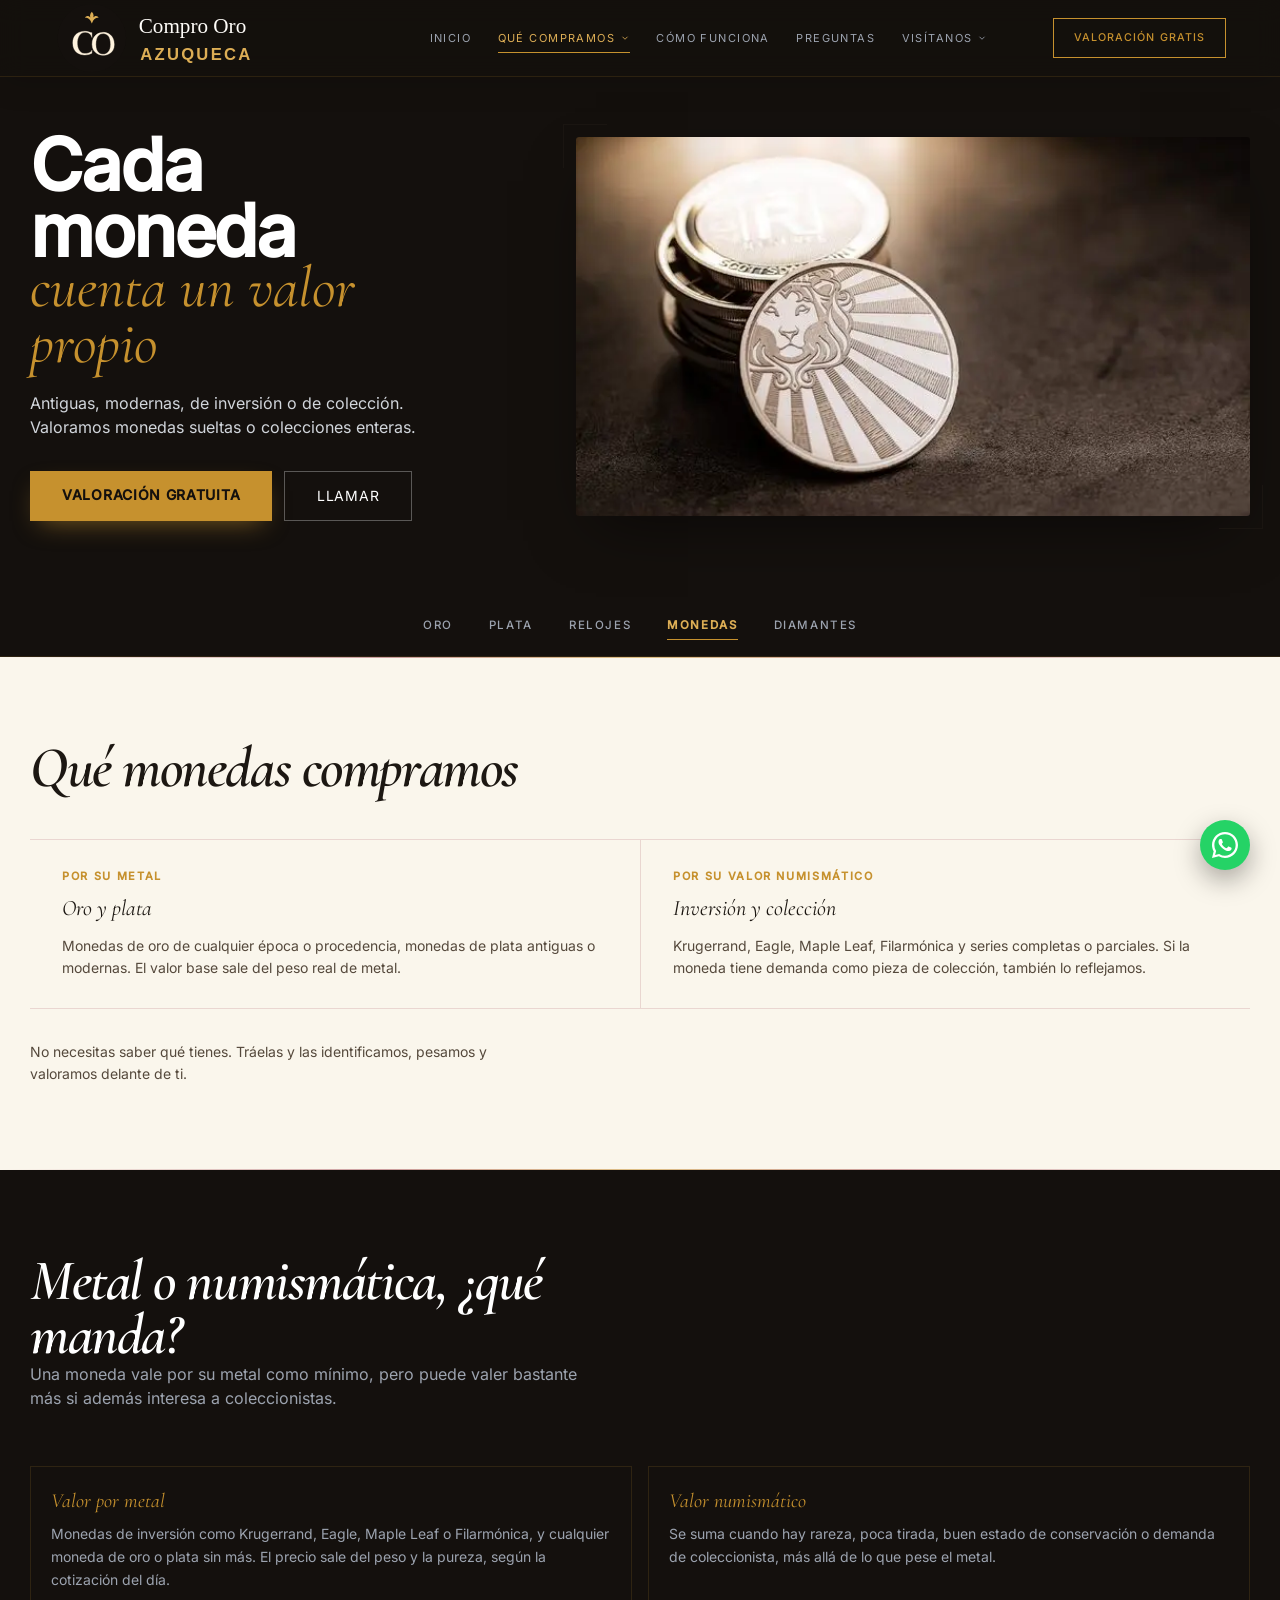
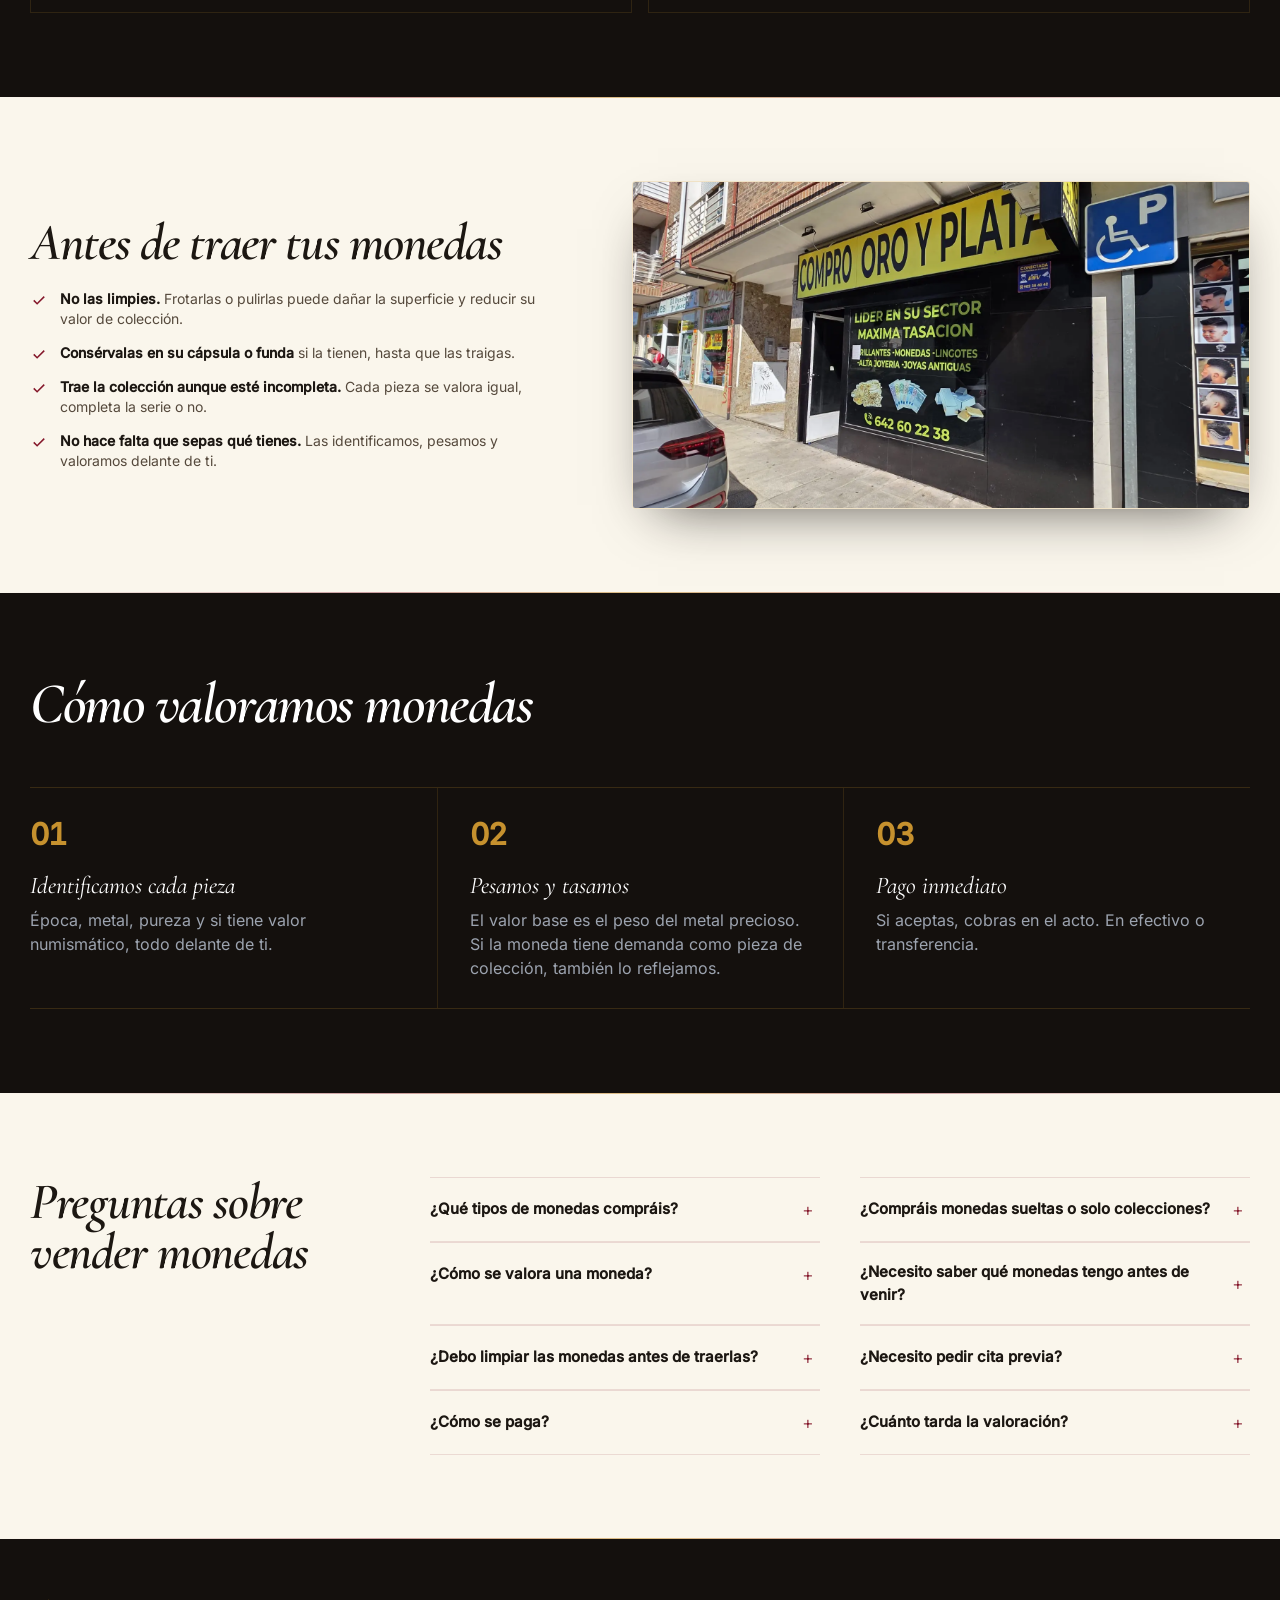
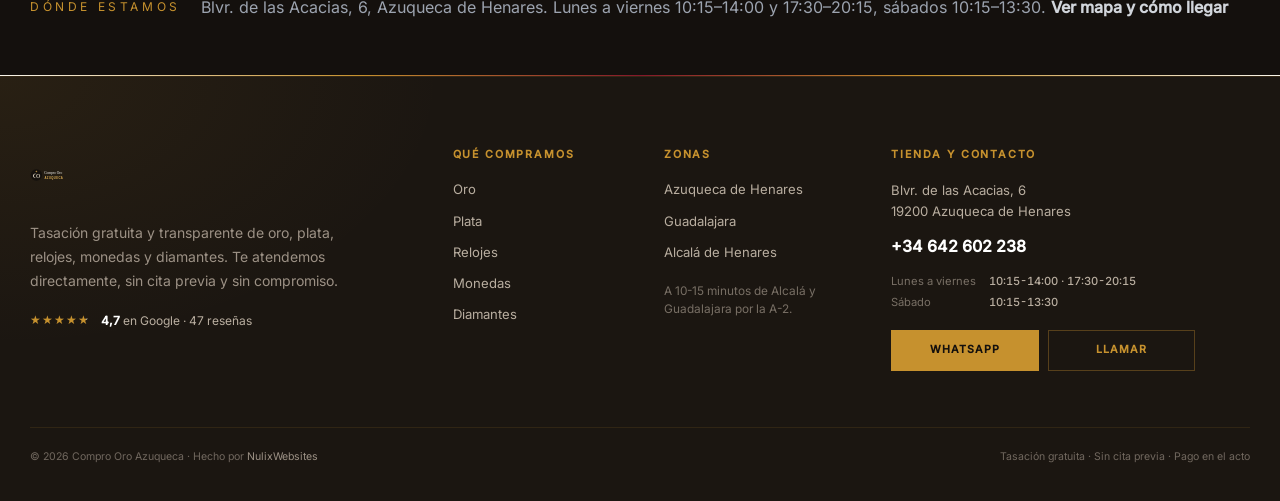
==== commit f77552e5: "brand: complete favicon rollout" ====
--- a/compro-monedas.html
+++ b/compro-monedas.html
@@ -18,7 +18,10 @@
   <meta property="og:image" content="https://comprooroazuqueca.com/assets/brand/og.png">
   <meta name="twitter:card" content="summary_large_image">
   <link rel="icon" type="image/svg+xml" href="assets/brand/logo-mark.svg">
+  <link rel="icon" type="image/png" sizes="32x32" href="assets/brand/favicon-32.png">
+  <link rel="icon" type="image/png" sizes="16x16" href="assets/brand/favicon-16.png">
   <link rel="icon" href="/favicon.ico" sizes="any">
+  <link rel="apple-touch-icon" sizes="180x180" href="assets/brand/apple-touch.png">
   <link rel="manifest" href="/site.webmanifest">
 
   <script type="application/ld+json">
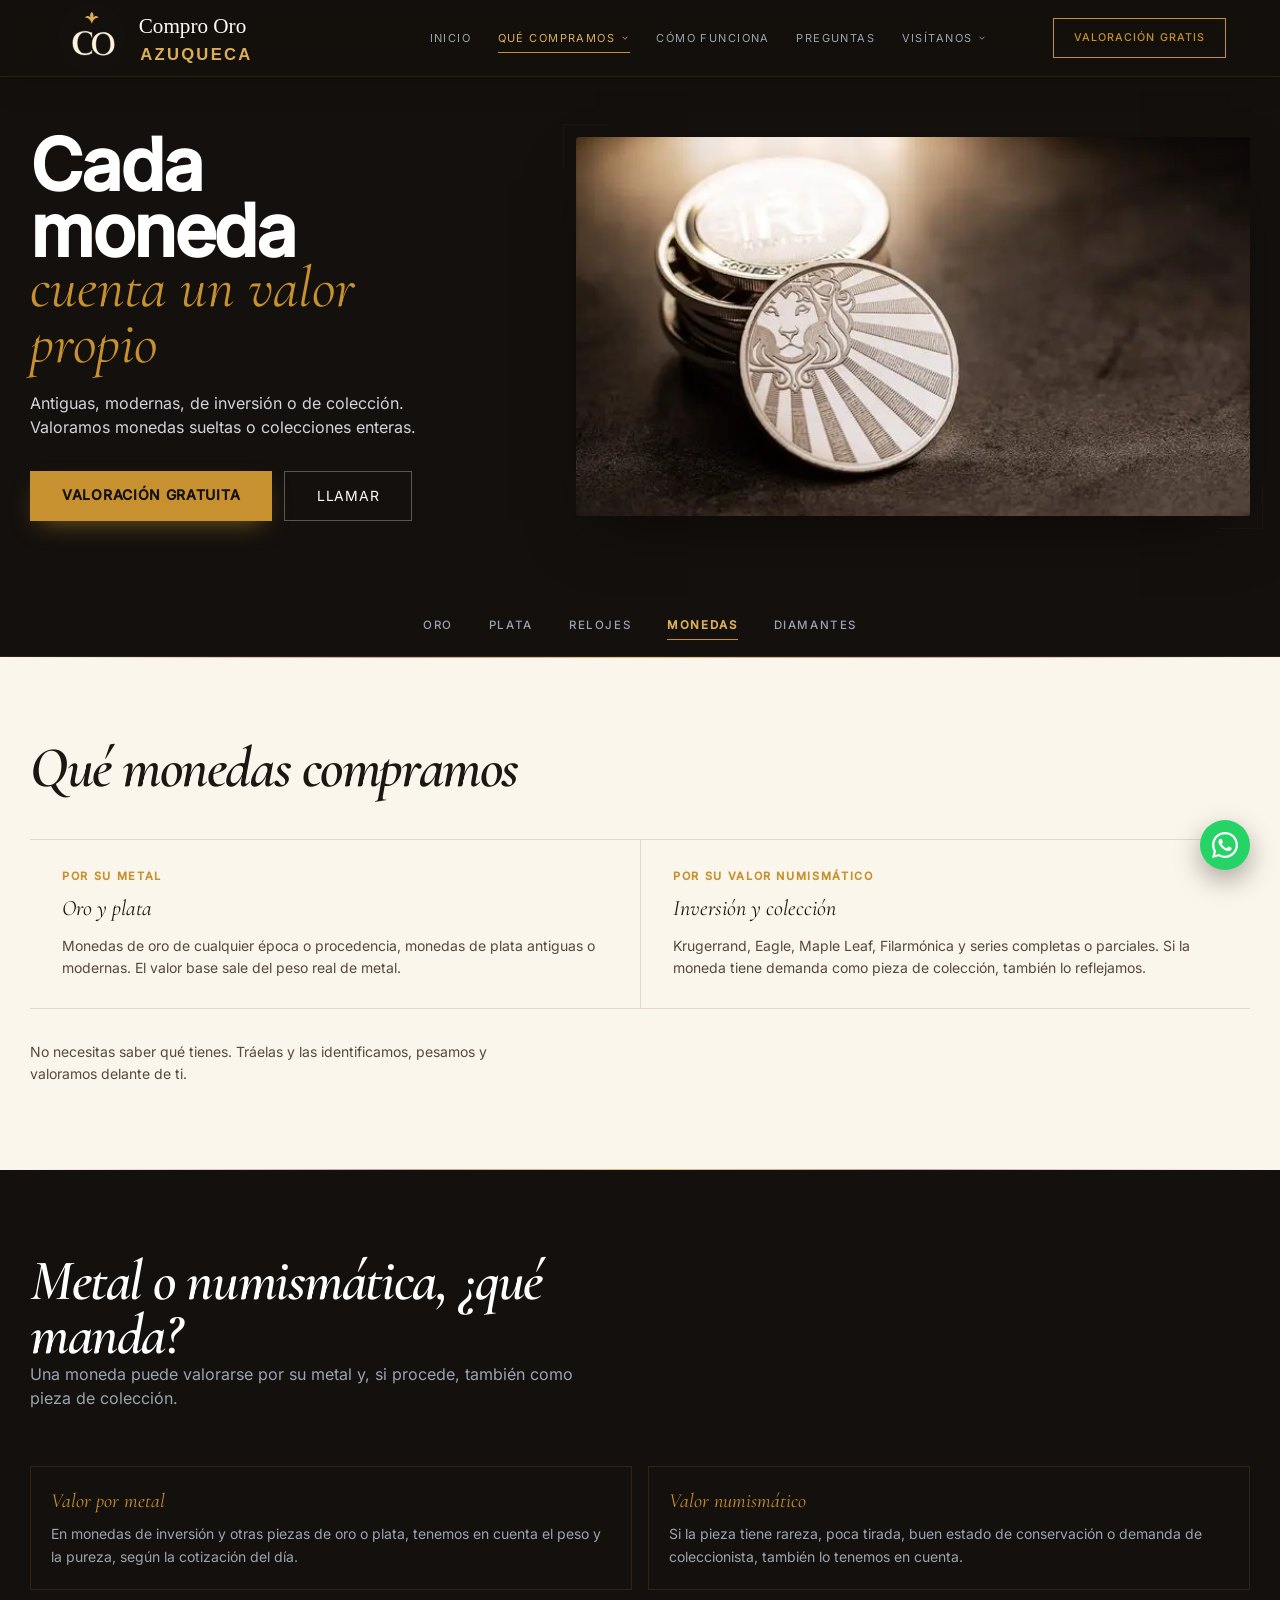
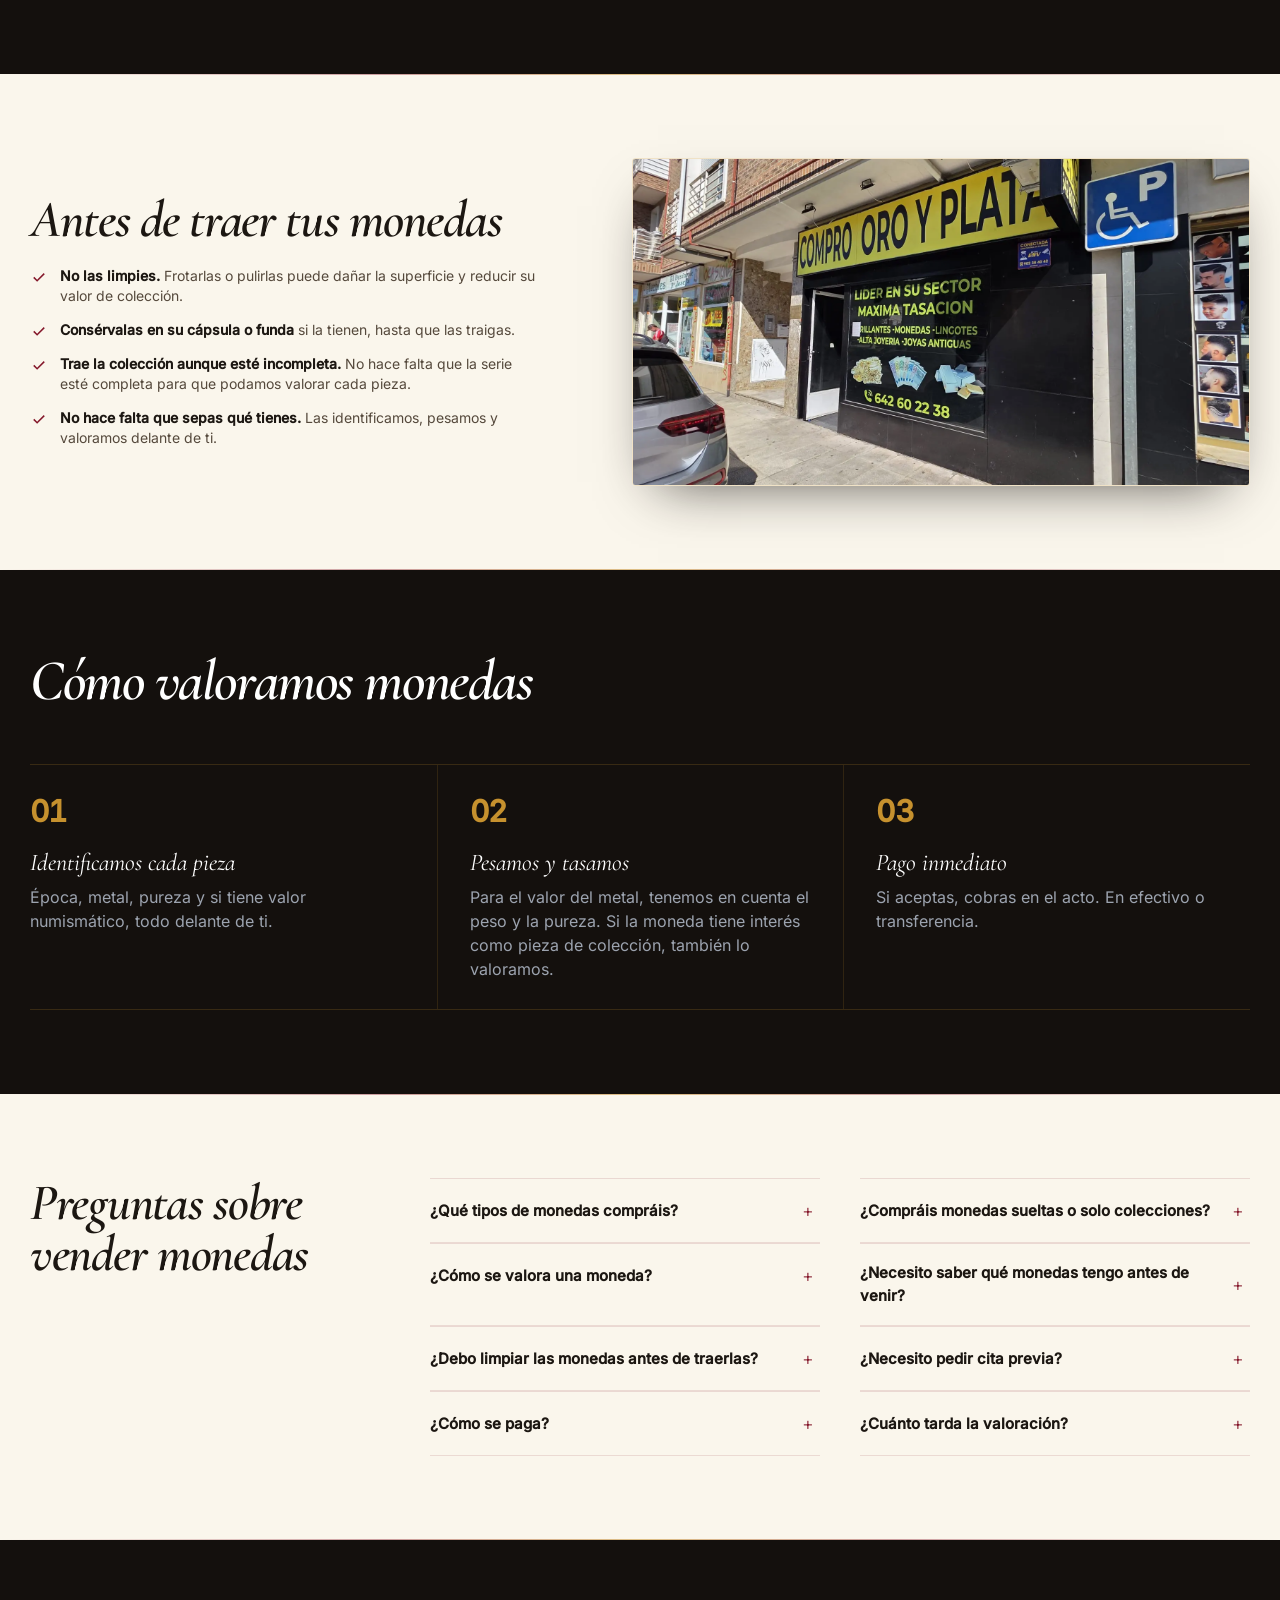
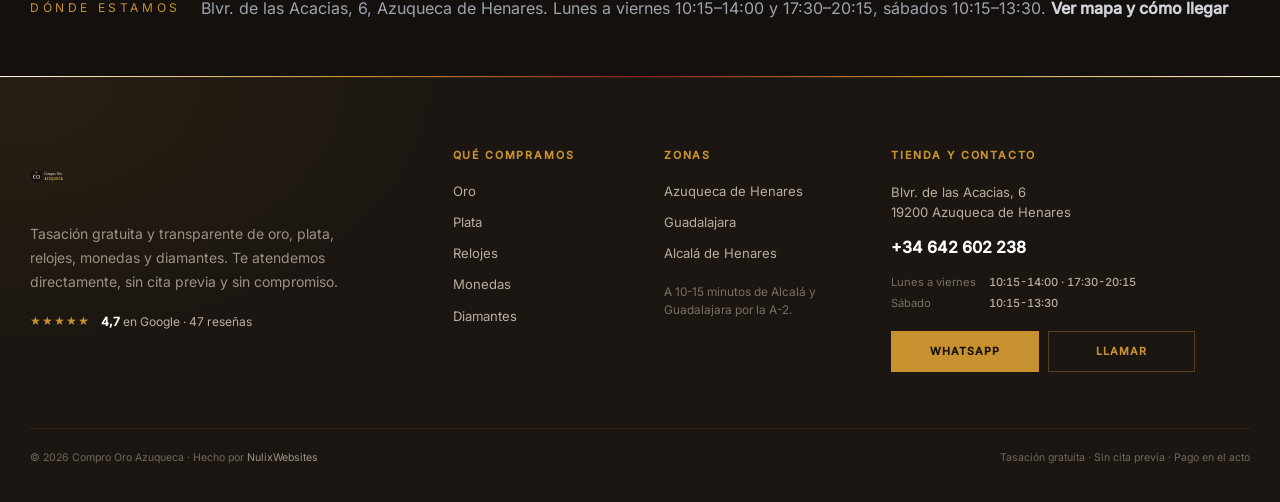
==== commit 9c0abd1b: "Clarify product and local valuation copy" ====
--- a/compro-monedas.html
+++ b/compro-monedas.html
@@ -17,11 +17,11 @@
   <meta property="og:url" content="https://comprooroazuqueca.com/compro-monedas.html">
   <meta property="og:image" content="https://comprooroazuqueca.com/assets/brand/og.png">
   <meta name="twitter:card" content="summary_large_image">
-  <link rel="icon" type="image/svg+xml" href="assets/brand/logo-mark.svg">
-  <link rel="icon" type="image/png" sizes="32x32" href="assets/brand/favicon-32.png">
-  <link rel="icon" type="image/png" sizes="16x16" href="assets/brand/favicon-16.png">
-  <link rel="icon" href="/favicon.ico" sizes="any">
-  <link rel="apple-touch-icon" sizes="180x180" href="assets/brand/apple-touch.png">
+  <link rel="icon" type="image/svg+xml" href="assets/brand/logo-mark.svg?v=f77552e">
+  <link rel="icon" type="image/png" sizes="32x32" href="assets/brand/favicon-32.png?v=f77552e">
+  <link rel="icon" type="image/png" sizes="16x16" href="assets/brand/favicon-16.png?v=f77552e">
+  <link rel="icon" href="/favicon.ico?v=f77552e" sizes="any">
+  <link rel="apple-touch-icon" sizes="180x180" href="assets/brand/apple-touch.png?v=f77552e">
   <link rel="manifest" href="/site.webmanifest">
 
   <script type="application/ld+json">
@@ -34,7 +34,7 @@
   <script type="application/ld+json">
   { "@context":"https://schema.org","@type":"FAQPage","mainEntity":[
     {"@type":"Question","name":"¿Qué tipos de monedas compráis?","acceptedAnswer":{"@type":"Answer","text":"Monedas de oro y plata: antiguas, modernas, de inversión (Krugerrand, Eagle, Maple Leaf…) y de colección. También series incompletas."}},
-    {"@type":"Question","name":"¿Compráis monedas sueltas o solo colecciones?","acceptedAnswer":{"@type":"Answer","text":"Ambas. Una sola moneda o una colección entera: las valoramos igual."}},
+    {"@type":"Question","name":"¿Compráis monedas sueltas o solo colecciones?","acceptedAnswer":{"@type":"Answer","text":"Ambas. Puedes traer una sola moneda o una colección entera, aunque la serie esté incompleta."}},
     {"@type":"Question","name":"¿Cómo se valora una moneda?","acceptedAnswer":{"@type":"Answer","text":"Por el peso del metal precioso, su pureza, y si tiene valor numismático adicional (rareza, estado de conservación, demanda)."}},
     {"@type":"Question","name":"¿Necesito saber qué monedas tengo antes de venir?","acceptedAnswer":{"@type":"Answer","text":"No. Tráelas y nosotros las identificamos, pesamos y valoramos delante de ti. Sin compromiso."}},
     {"@type":"Question","name":"¿Debo limpiar las monedas antes de traerlas?","acceptedAnswer":{"@type":"Answer","text":"No, mejor que no. Limpiarlas o pulirlas puede dañar la superficie y reducir su valor de colección. Tráelas tal cual las tengas."}},
@@ -167,11 +167,11 @@
     <div class="max-w-5xl mx-auto">
       <div class="max-w-2xl mb-10 sm:mb-14">
         <h2 class="font-serif fluid-display text-white italic" style="font-size:clamp(2.2rem,5.4vw,3.6rem)">Metal o numismática, ¿qué manda?</h2>
-        <p class="text-sm sm:text-base text-gray-400 leading-relaxed mt-4 max-w-xl">Una moneda vale por su metal como mínimo, pero puede valer bastante más si además interesa a coleccionistas.</p>
+        <p class="text-sm sm:text-base text-gray-400 leading-relaxed mt-4 max-w-xl">Una moneda puede valorarse por su metal y, si procede, también como pieza de colección.</p>
       </div>
       <div class="grid sm:grid-cols-2 gap-4 sm:gap-5">
-        <div class="border border-gold/15 p-5"><p class="font-serif text-gold text-xl italic mb-2">Valor por metal</p><p class="text-sm text-gray-400 leading-relaxed">Monedas de inversión como Krugerrand, Eagle, Maple Leaf o Filarmónica, y cualquier moneda de oro o plata sin más. El precio sale del peso y la pureza, según la cotización del día.</p></div>
-        <div class="border border-gold/15 p-5"><p class="font-serif text-gold text-xl italic mb-2">Valor numismático</p><p class="text-sm text-gray-400 leading-relaxed">Se suma cuando hay rareza, poca tirada, buen estado de conservación o demanda de coleccionista, más allá de lo que pese el metal.</p></div>
+        <div class="border border-gold/15 p-5"><p class="font-serif text-gold text-xl italic mb-2">Valor por metal</p><p class="text-sm text-gray-400 leading-relaxed">En monedas de inversión y otras piezas de oro o plata, tenemos en cuenta el peso y la pureza, según la cotización del día.</p></div>
+        <div class="border border-gold/15 p-5"><p class="font-serif text-gold text-xl italic mb-2">Valor numismático</p><p class="text-sm text-gray-400 leading-relaxed">Si la pieza tiene rareza, poca tirada, buen estado de conservación o demanda de coleccionista, también lo tenemos en cuenta.</p></div>
       </div>
     </div>
   </section>
@@ -184,7 +184,7 @@
         <ul class="grid gap-3.5">
           <li class="flex items-start gap-3"><svg class="text-wine mt-0.5 shrink-0" width="18" height="18" viewBox="0 0 24 24" fill="none" stroke="currentColor" stroke-width="2"><path d="m5 12.5 4.5 4.5L19 7.5"/></svg><span class="text-sm text-ink-soft"><b class="text-ink font-semibold">No las limpies.</b> Frotarlas o pulirlas puede dañar la superficie y reducir su valor de colección.</span></li>
           <li class="flex items-start gap-3"><svg class="text-wine mt-0.5 shrink-0" width="18" height="18" viewBox="0 0 24 24" fill="none" stroke="currentColor" stroke-width="2"><path d="m5 12.5 4.5 4.5L19 7.5"/></svg><span class="text-sm text-ink-soft"><b class="text-ink font-semibold">Consérvalas en su cápsula o funda</b> si la tienen, hasta que las traigas.</span></li>
-          <li class="flex items-start gap-3"><svg class="text-wine mt-0.5 shrink-0" width="18" height="18" viewBox="0 0 24 24" fill="none" stroke="currentColor" stroke-width="2"><path d="m5 12.5 4.5 4.5L19 7.5"/></svg><span class="text-sm text-ink-soft"><b class="text-ink font-semibold">Trae la colección aunque esté incompleta.</b> Cada pieza se valora igual, completa la serie o no.</span></li>
+          <li class="flex items-start gap-3"><svg class="text-wine mt-0.5 shrink-0" width="18" height="18" viewBox="0 0 24 24" fill="none" stroke="currentColor" stroke-width="2"><path d="m5 12.5 4.5 4.5L19 7.5"/></svg><span class="text-sm text-ink-soft"><b class="text-ink font-semibold">Trae la colección aunque esté incompleta.</b> No hace falta que la serie esté completa para que podamos valorar cada pieza.</span></li>
           <li class="flex items-start gap-3"><svg class="text-wine mt-0.5 shrink-0" width="18" height="18" viewBox="0 0 24 24" fill="none" stroke="currentColor" stroke-width="2"><path d="m5 12.5 4.5 4.5L19 7.5"/></svg><span class="text-sm text-ink-soft"><b class="text-ink font-semibold">No hace falta que sepas qué tienes.</b> Las identificamos, pesamos y valoramos delante de ti.</span></li>
         </ul>
       </div>
@@ -210,7 +210,7 @@
         </div>
         <div class="grid sm:grid-cols-[auto_1fr] gap-3 sm:gap-8 items-baseline py-6 sm:py-7">
           <span class="stat-num text-gold text-2xl sm:text-3xl">02</span>
-          <div><h3 class="text-white font-serif text-xl sm:text-2xl italic mb-1.5">Pesamos y tasamos</h3><p class="text-sm sm:text-base text-gray-400 leading-relaxed max-w-xl">El valor base es el peso del metal precioso. Si la moneda tiene demanda como pieza de colección, también lo reflejamos.</p></div>
+          <div><h3 class="text-white font-serif text-xl sm:text-2xl italic mb-1.5">Pesamos y tasamos</h3><p class="text-sm sm:text-base text-gray-400 leading-relaxed max-w-xl">Para el valor del metal, tenemos en cuenta el peso y la pureza. Si la moneda tiene interés como pieza de colección, también lo valoramos.</p></div>
         </div>
         <div class="grid sm:grid-cols-[auto_1fr] gap-3 sm:gap-8 items-baseline py-6 sm:py-7">
           <span class="stat-num text-gold text-2xl sm:text-3xl">03</span>
@@ -232,7 +232,7 @@
         </details>
         <details class="faq-item">
           <summary>¿Compráis monedas sueltas o solo colecciones?</summary>
-          <p class="faq-a">Ambas. Una sola moneda o una colección entera: las valoramos igual.</p>
+          <p class="faq-a">Ambas. Puedes traer una sola moneda o una colección entera, aunque la serie esté incompleta.</p>
         </details>
         <details class="faq-item">
           <summary>¿Cómo se valora una moneda?</summary>
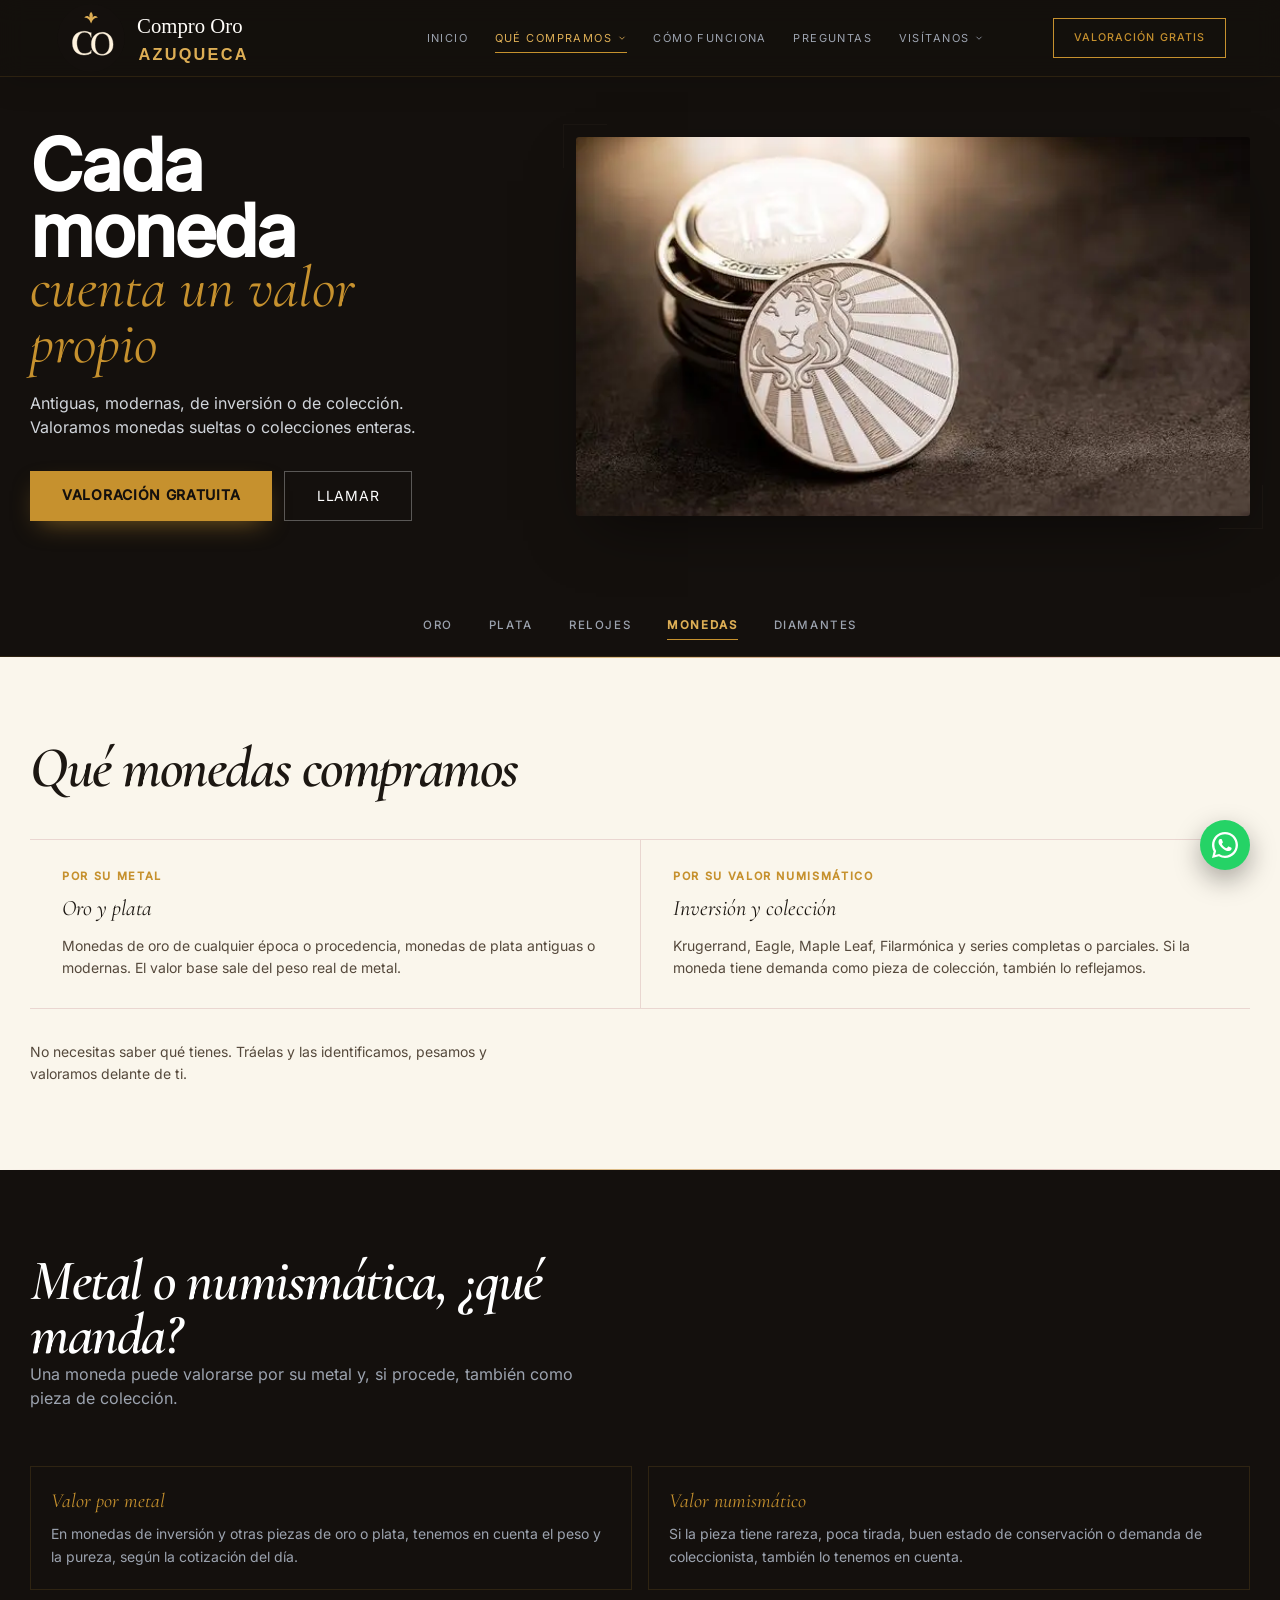
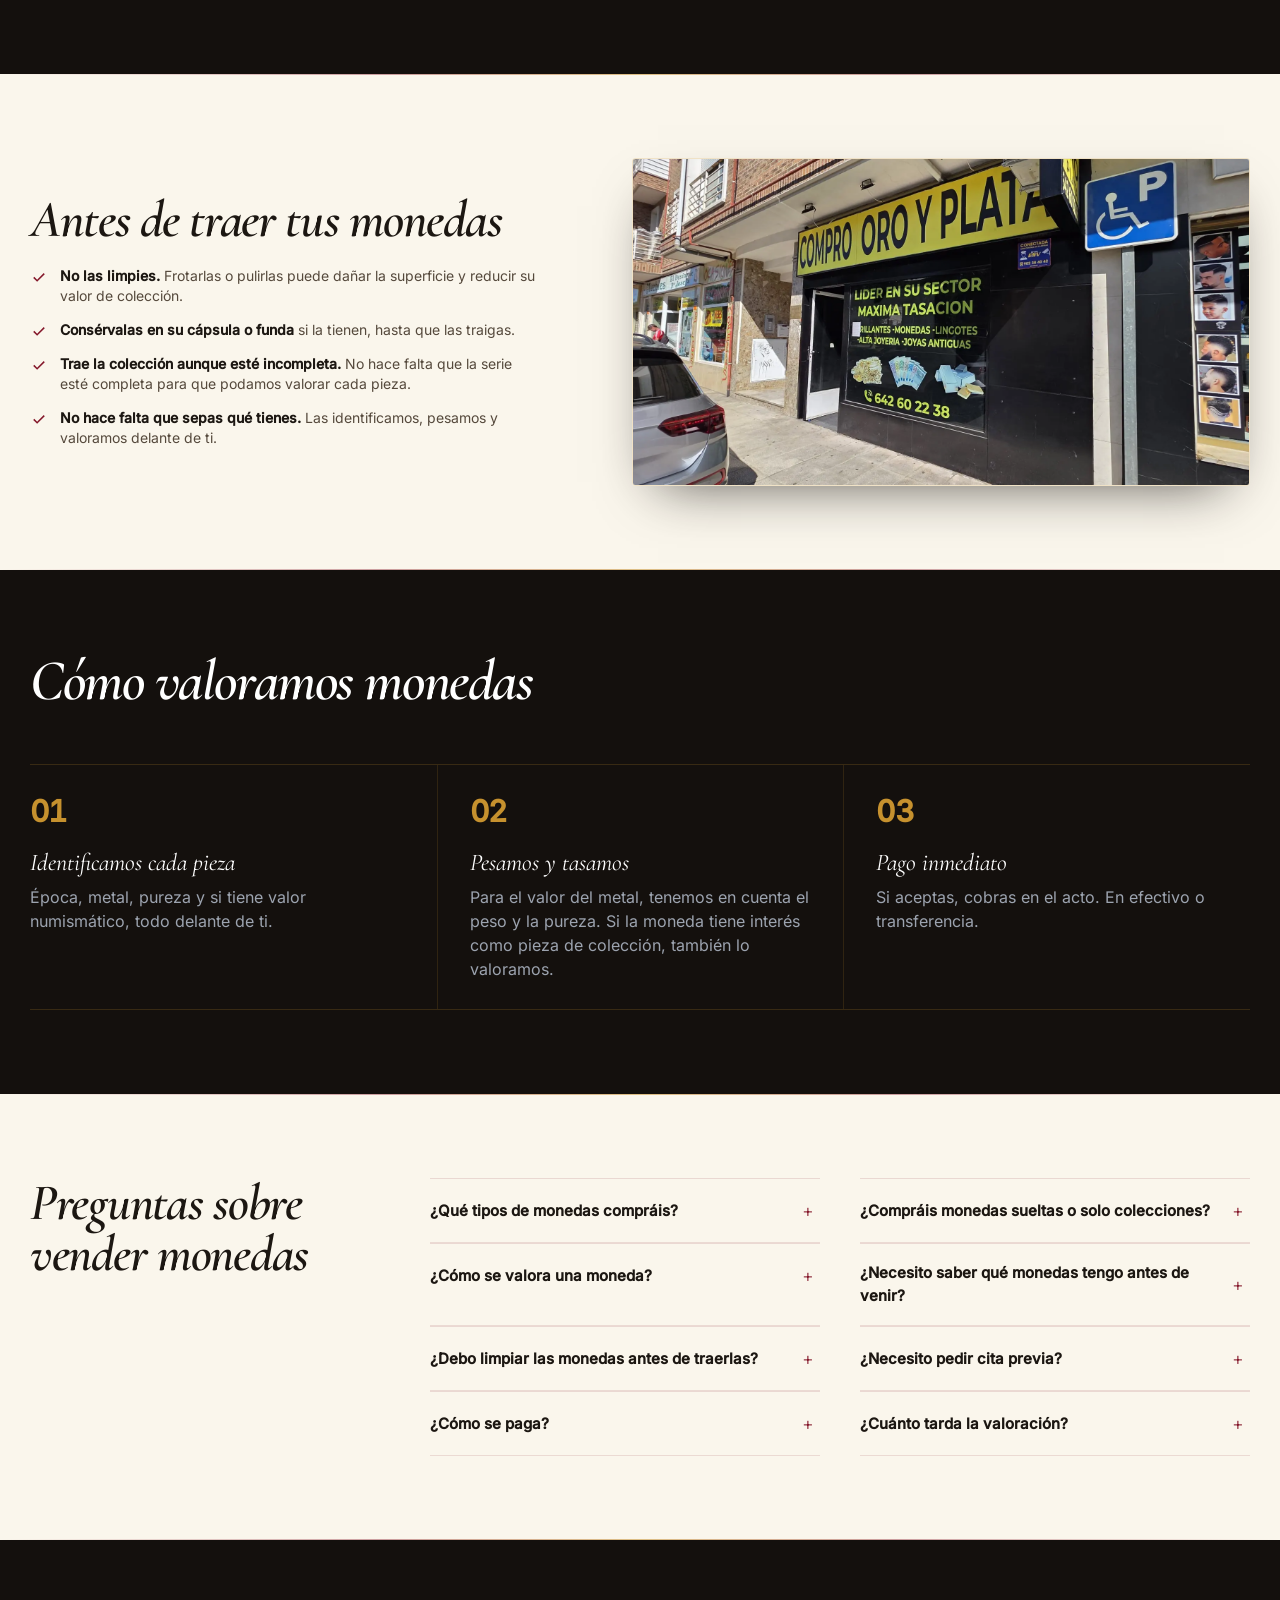
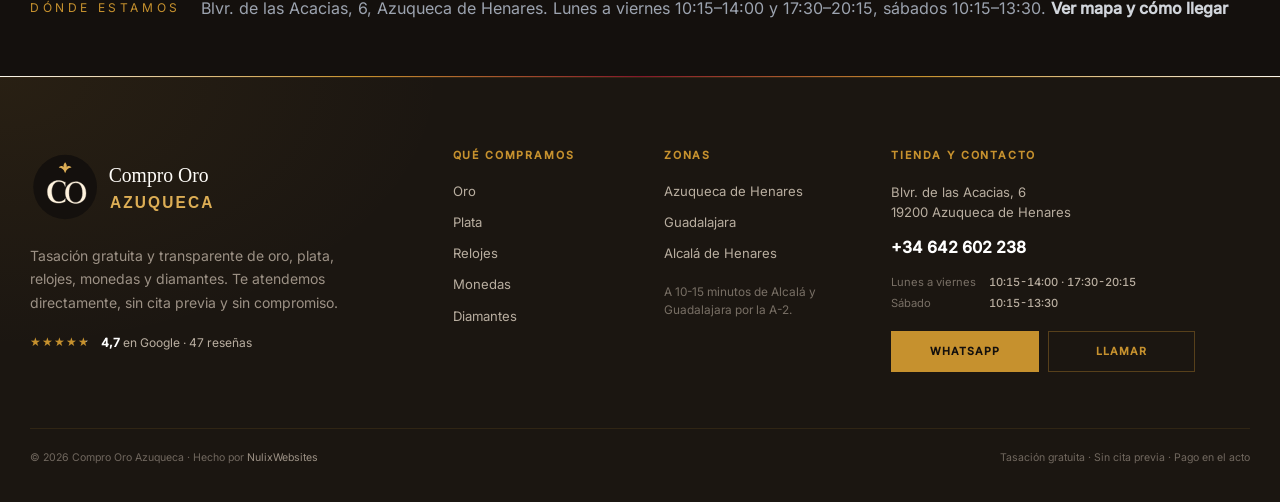
==== commit 10330dc5: "fix: contain mobile brand lockup" ====
--- a/compro-monedas.html
+++ b/compro-monedas.html
@@ -58,7 +58,7 @@
   <nav class="fixed w-full z-40 bg-void/85 backdrop-blur-md border-b border-gold/10">
     <div class="max-w-5xl mx-auto px-5 sm:px-6 flex items-center justify-between h-14 sm:h-16">
       <a href="index.html" class="flex items-center gap-3 sm:gap-3.5 text-gold min-w-0" aria-label="Compro Oro Azuqueca, inicio">
-        <img src="assets/brand/logo-lockup.svg" alt="Compro Oro Azuqueca" width="310" height="58" class="w-[19rem] h-auto shrink-0">
+        <img src="assets/brand/logo-lockup.svg" alt="Compro Oro Azuqueca" width="310" height="58" class="site-nav-logo shrink-0">
       </a>
       <div class="site-nav-links hidden md:flex items-center gap-8 text-xs tracking-[.18em] text-gray-400 uppercase">
         <a href="index.html" class="nav-link nav-home hover:text-gold transition-colors">Inicio</a>
--- a/styles.css
+++ b/styles.css
@@ -648,7 +648,7 @@
 .footer-grid{position:relative;display:grid;grid-template-columns:repeat(2,minmax(0,1fr));gap:2.75rem 1.5rem}
 .footer-brand{grid-column:1/-1;max-width:31rem}
 .footer-brand-lockup{display:flex;align-items:center;gap:.9rem;width:max-content;max-width:100%}
-.footer-brand-lockup img{width:3.25rem;height:3.25rem;flex:none}
+.footer-brand-lockup img{width:18rem;height:auto;max-width:100%;flex:none}
 .footer-brand-lockup span{font-size:1.6rem;line-height:1}
 .footer-brand-copy{font-size:.875rem;line-height:1.7;color:#9c9185;margin-top:1.25rem;max-width:29rem}
 .footer-rating{display:inline-flex;align-items:center;gap:.7rem;margin-top:1.2rem;font-size:.75rem;color:#b9aea0}
@@ -682,6 +682,15 @@
   .footer-bottom{flex-direction:row;justify-content:space-between;align-items:center}
 }
 
+/* The full lockup needs a deliberate mobile width. The previous 19rem
+   intrinsic width competed with the menu button and could force the nav
+   past the viewport on narrow phones. */
+.site-nav-logo{width:19rem;height:auto;max-width:100%;display:block}
+@media (max-width:639px){
+  .site-nav-logo{width:min(13rem,calc(100vw - 6rem))}
+  .footer-brand-lockup{width:100%}
+}
+
 /* ============================================================
    DESKTOP EDITORIAL PASS (2026-08-24)
    Mobile remains intentionally unchanged. At desktop widths the site uses
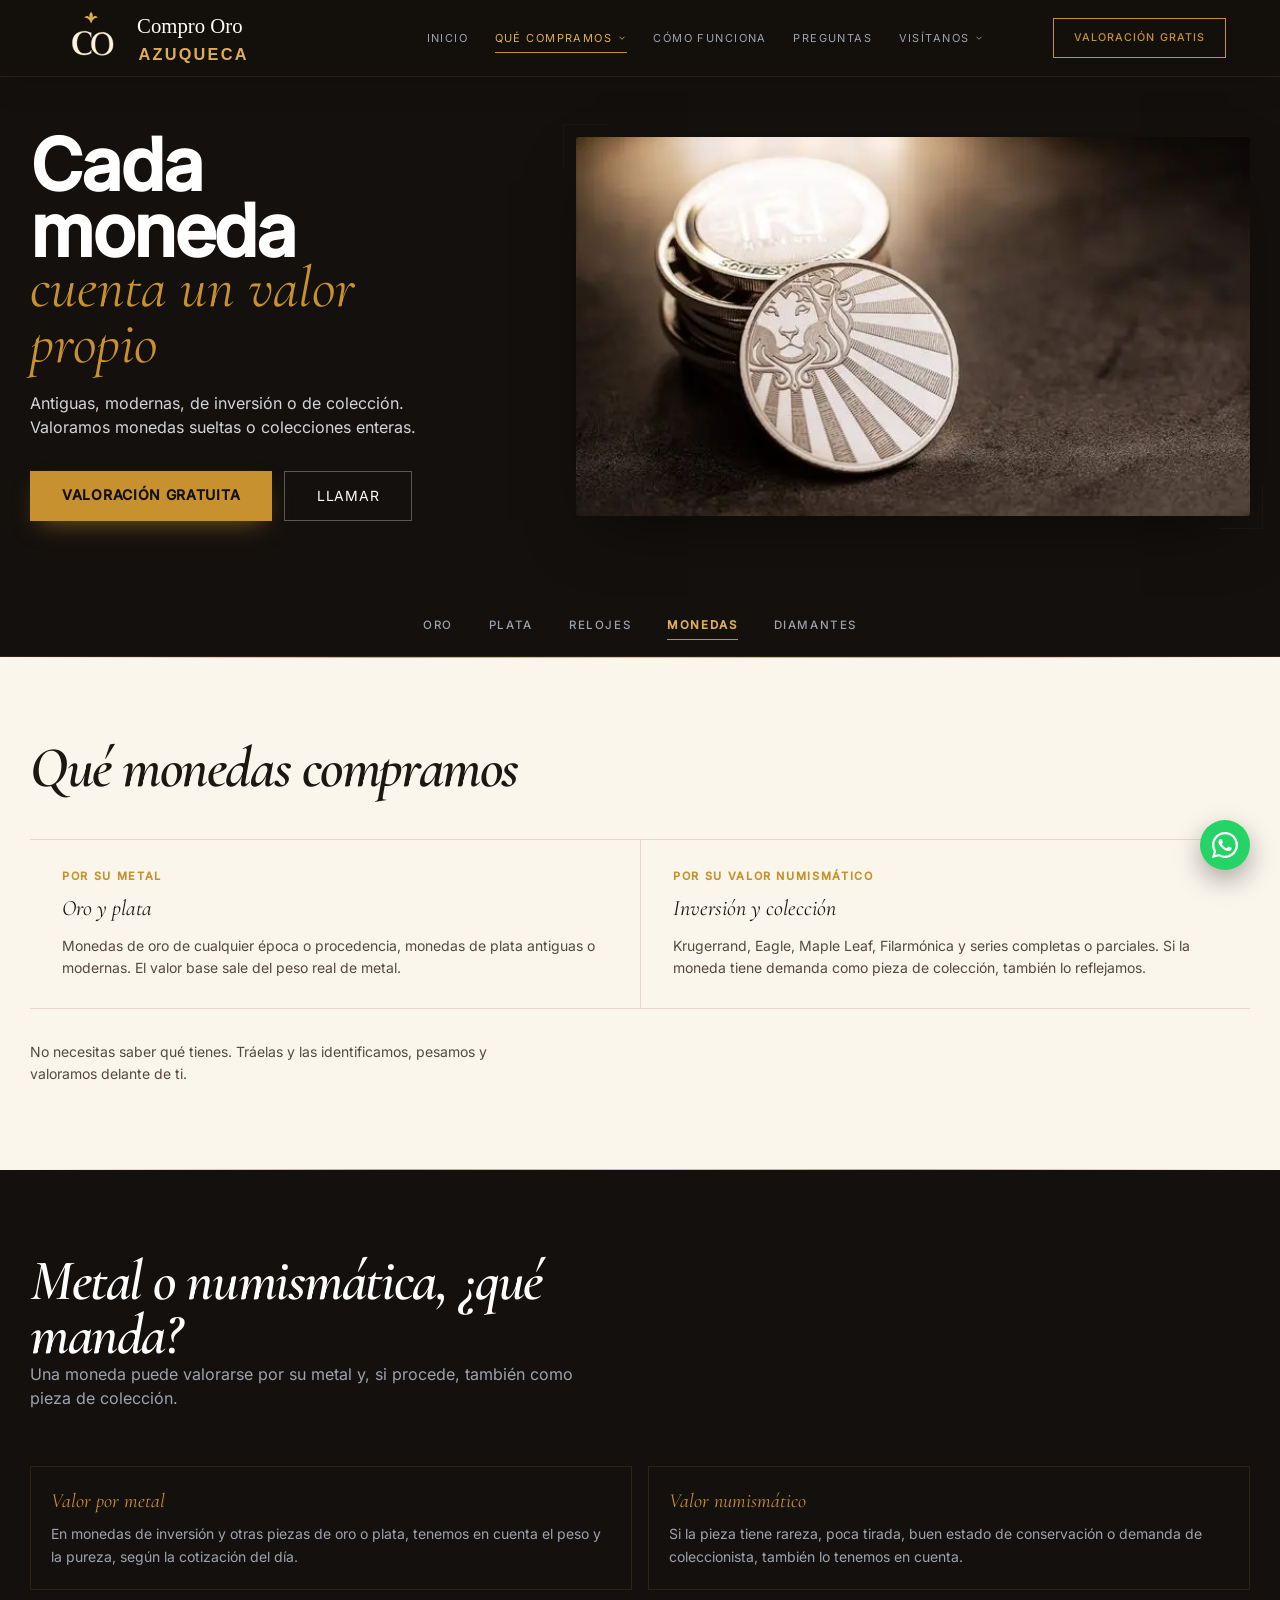
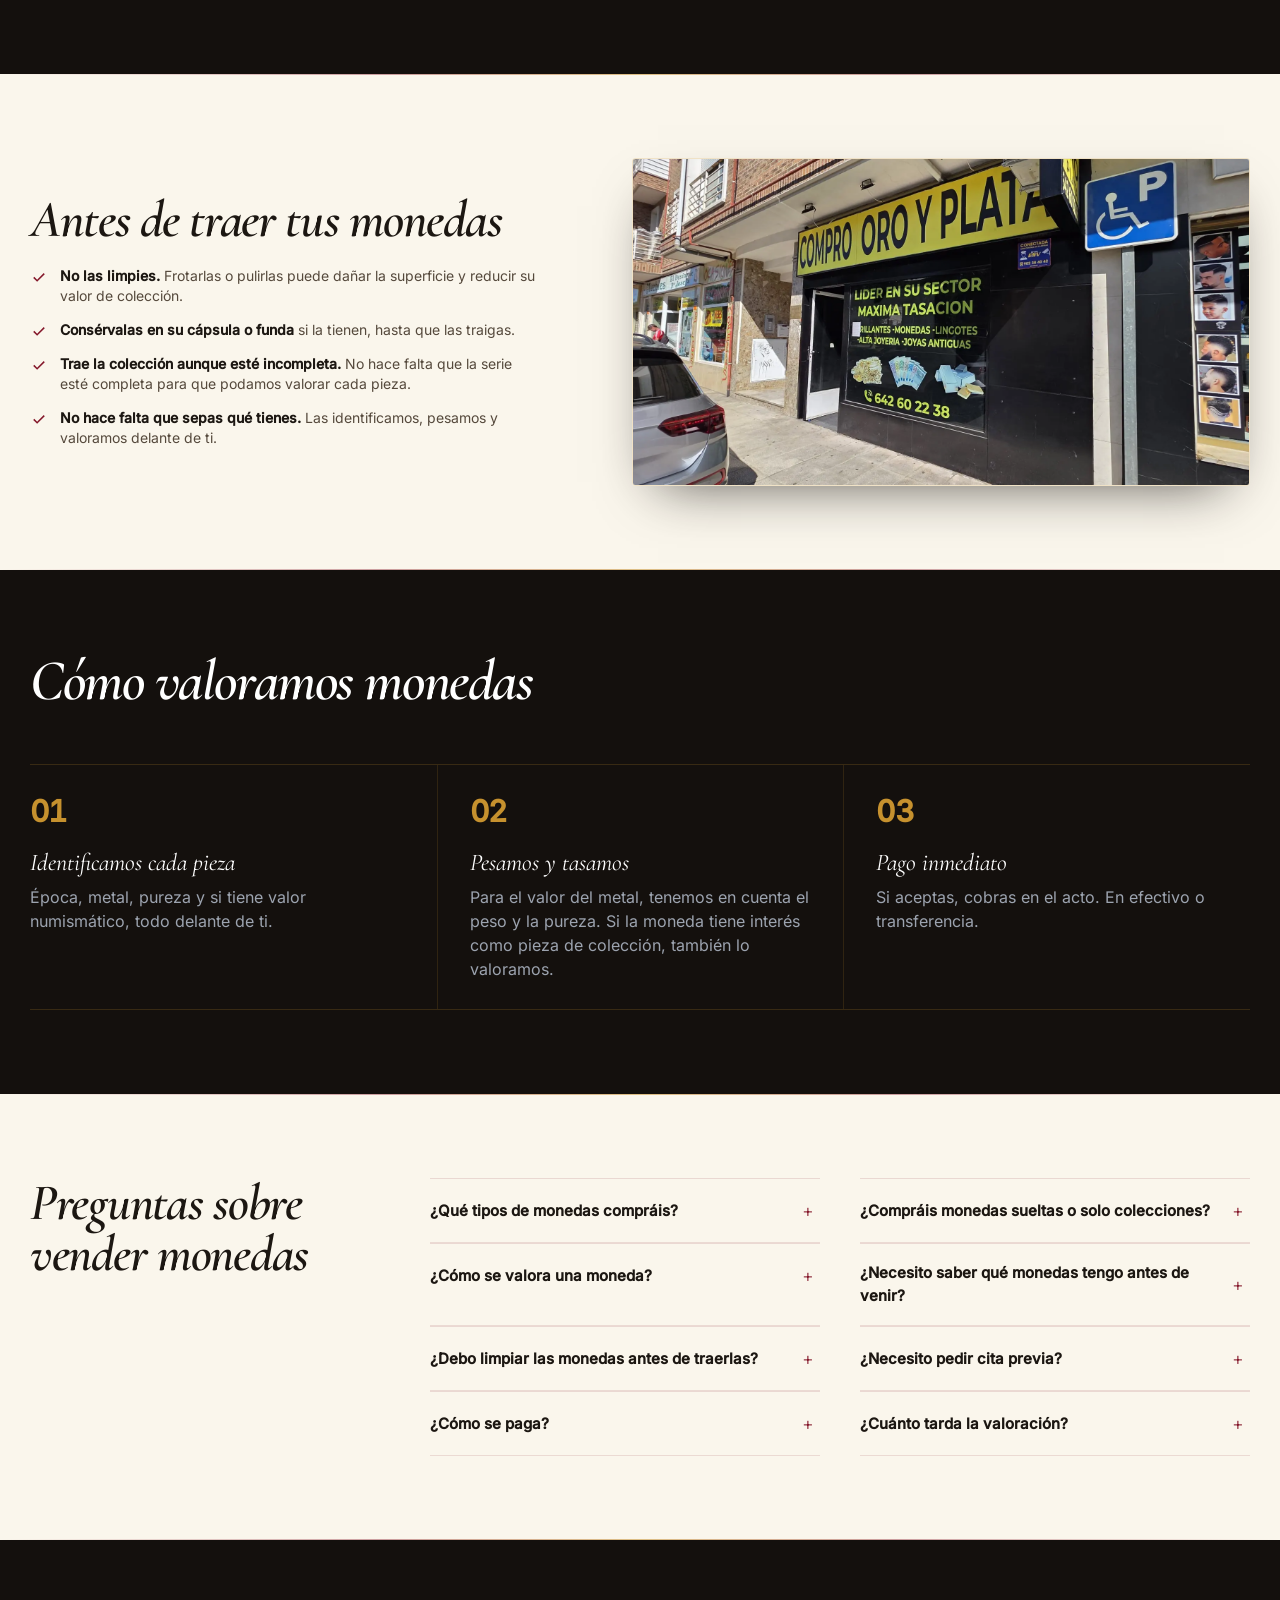
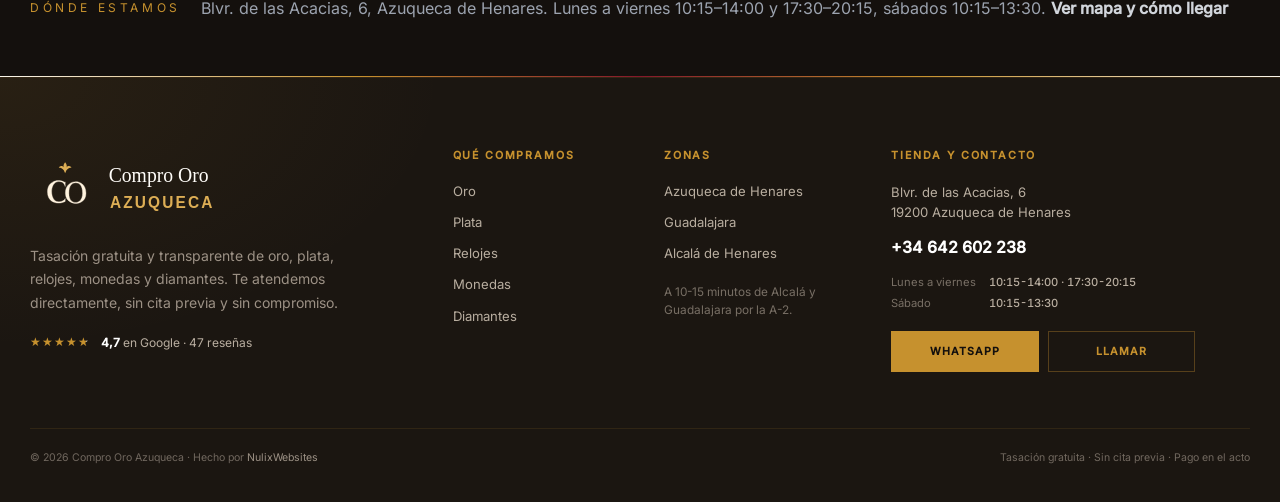
==== commit 31568c0a: "fix(brand): blend client logo with header" ====
--- a/compro-monedas.html
+++ b/compro-monedas.html
@@ -58,7 +58,7 @@
   <nav class="fixed w-full z-40 bg-void/85 backdrop-blur-md border-b border-gold/10">
     <div class="max-w-5xl mx-auto px-5 sm:px-6 flex items-center justify-between h-14 sm:h-16">
       <a href="index.html" class="flex items-center gap-3 sm:gap-3.5 text-gold min-w-0" aria-label="Compro Oro Azuqueca, inicio">
-        <img src="assets/brand/logo-lockup.svg" alt="Compro Oro Azuqueca" width="310" height="58" class="site-nav-logo shrink-0">
+        <img src="assets/brand/logo-lockup.svg?v=logo-transparent" alt="Compro Oro Azuqueca" width="310" height="58" class="site-nav-logo shrink-0">
       </a>
       <div class="site-nav-links hidden md:flex items-center gap-8 text-xs tracking-[.18em] text-gray-400 uppercase">
         <a href="index.html" class="nav-link nav-home hover:text-gold transition-colors">Inicio</a>
@@ -274,7 +274,7 @@
     <div class="max-w-5xl mx-auto footer-grid">
       <div class="footer-brand">
         <a href="index.html" class="footer-brand-lockup" aria-label="Compro Oro Azuqueca, inicio">
-          <img src="assets/brand/logo-lockup.svg" alt="Compro Oro Azuqueca" width="330" height="61">
+          <img src="assets/brand/logo-lockup.svg?v=logo-transparent" alt="Compro Oro Azuqueca" width="330" height="61">
         </a>
         <p class="footer-brand-copy">Tasación gratuita y transparente de oro, plata, relojes, monedas y diamantes. Te atendemos directamente, sin cita previa y sin compromiso.</p>
         <a href="https://www.google.com/maps/place/Compro+oro+azuqueca/data=!4m7!3m6!1s0xd424d728174c307:0x263c1d06dae729d8!8m2!3d40.5658112!4d-3.2624812" target="_blank" rel="noopener" class="footer-rating" aria-label="Ver las 47 reseñas de Google">
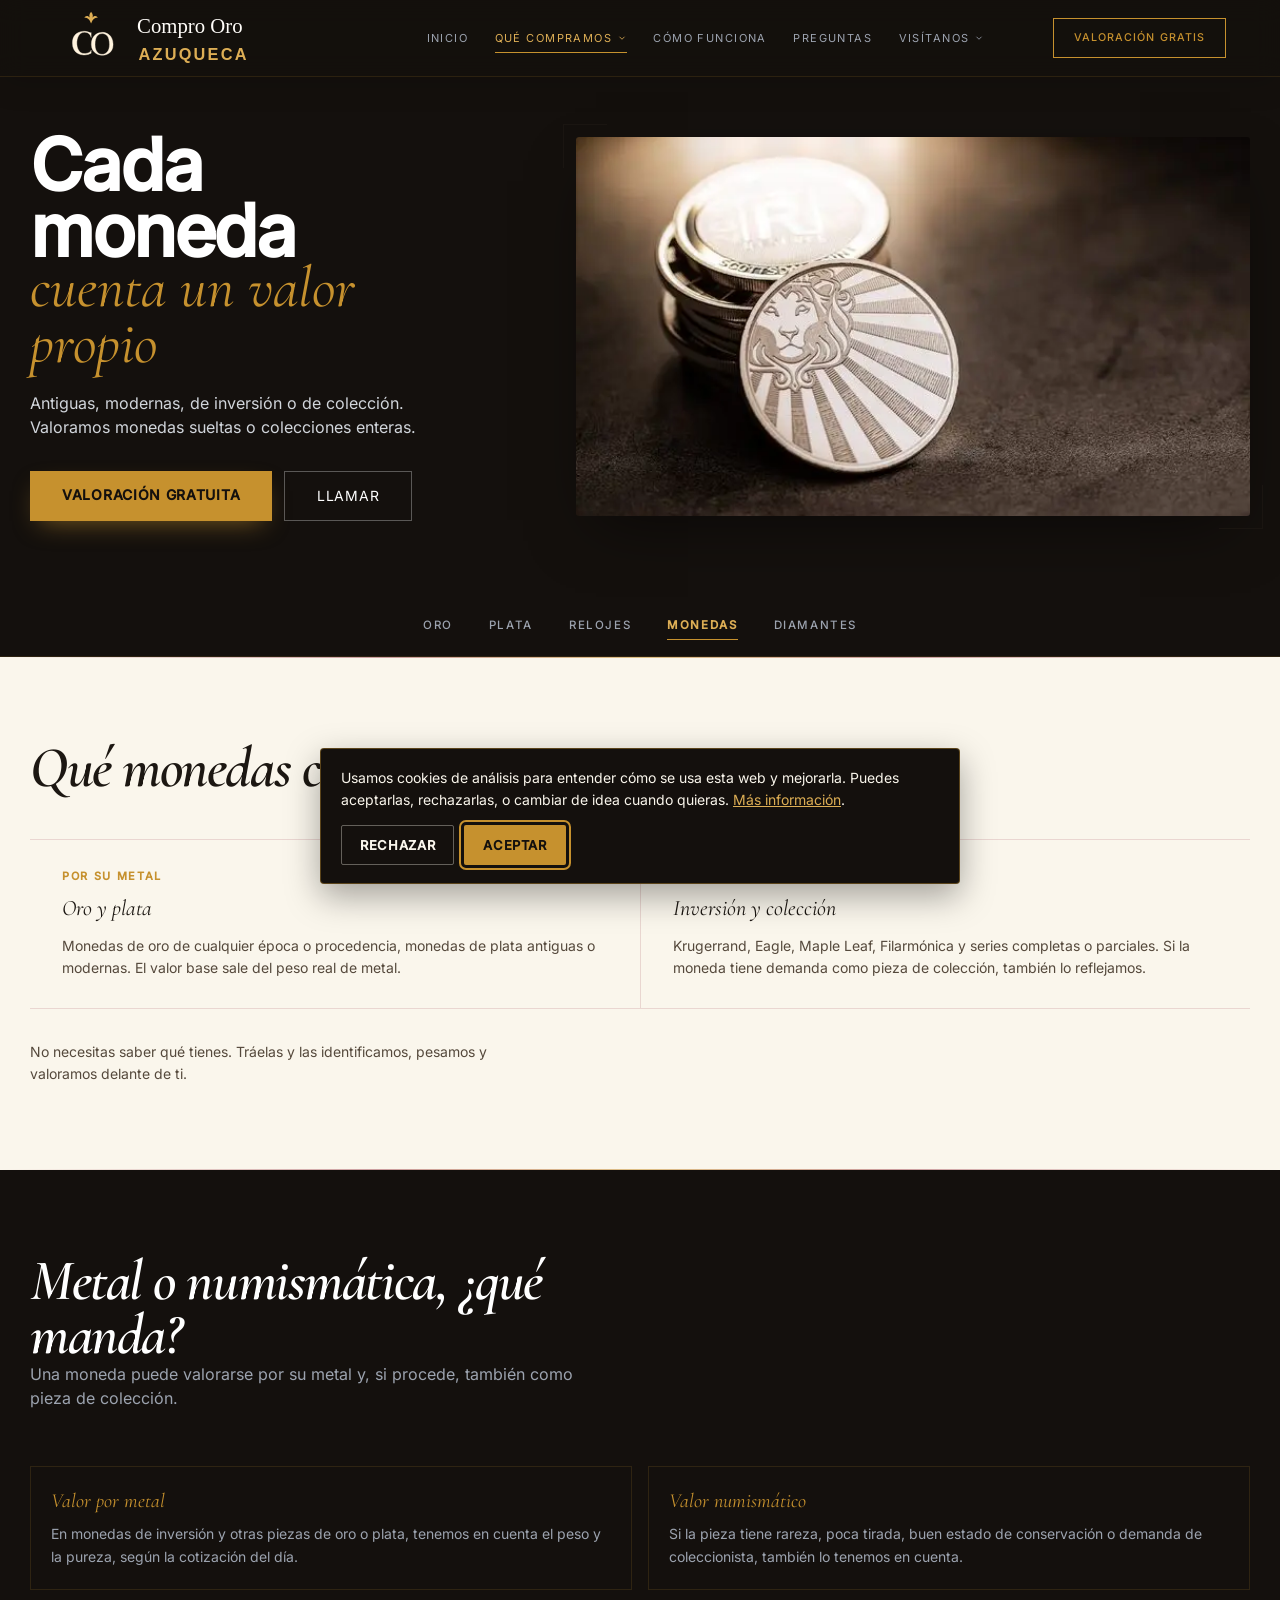
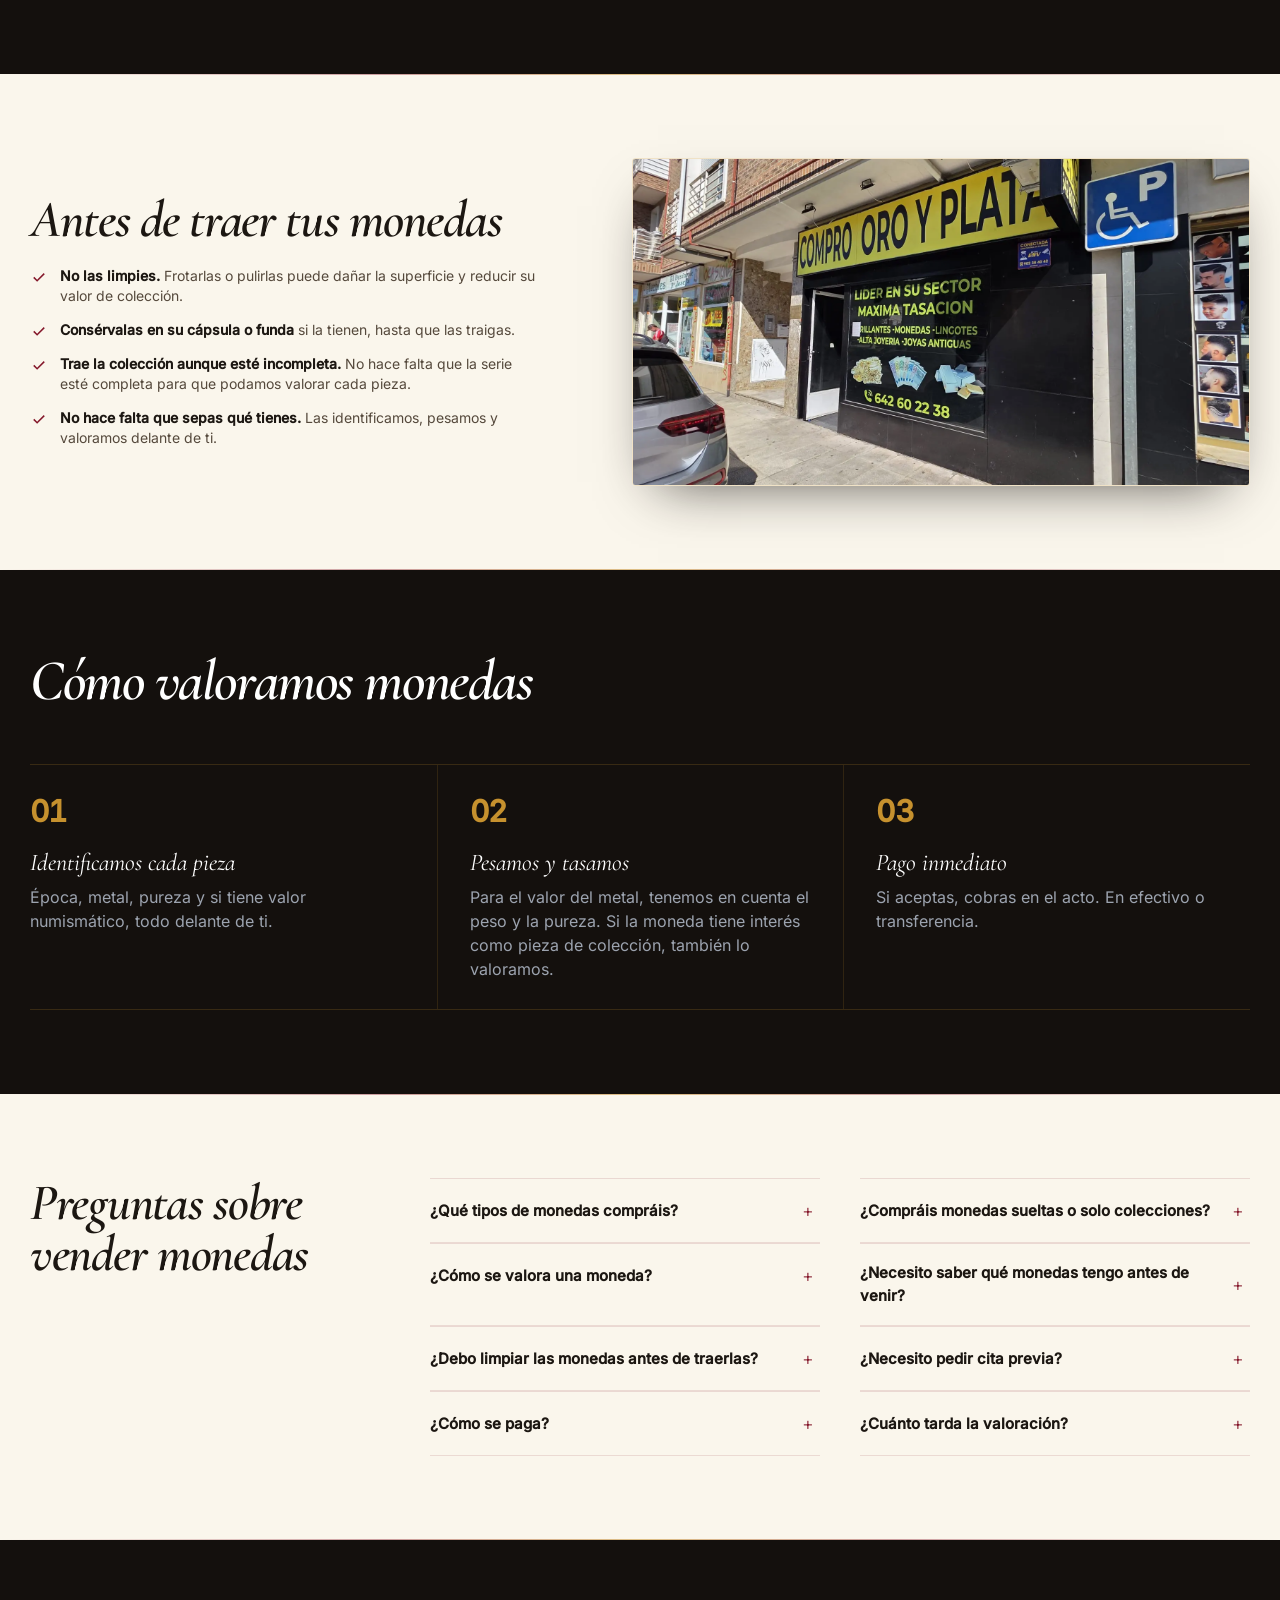
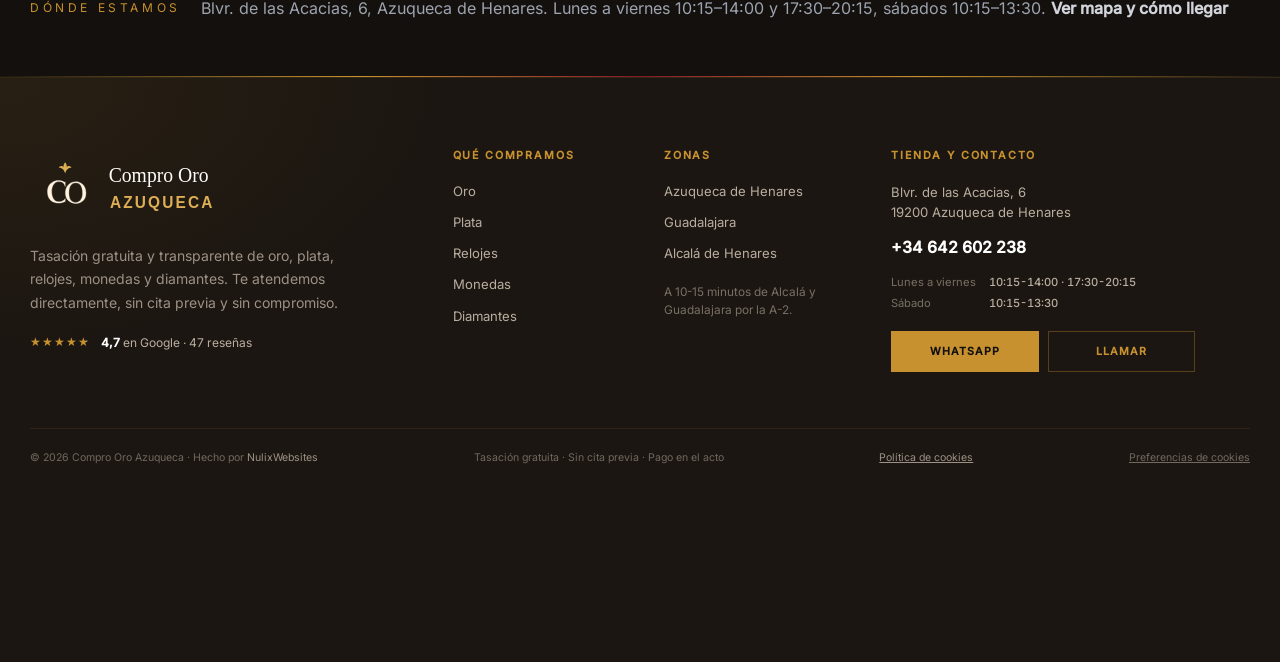
==== commit daa18296: "Add Microsoft Clarity analytics, gated behind a cookie consent banner, plus a cookie policy page" ====
--- a/compro-monedas.html
+++ b/compro-monedas.html
@@ -318,10 +318,13 @@
     <div class="max-w-5xl mx-auto footer-bottom">
       <p>© 2026 Compro Oro Azuqueca · Hecho por <a href="https://github.com/nulixwebsites" target="_blank" rel="noopener">NulixWebsites</a></p>
       <p>Tasación gratuita · Sin cita previa · Pago en el acto</p>
+      <a href="politica-de-cookies.html" class="footer-cookie-btn">Política de cookies</a>
+      <button type="button" id="cookie-settings-btn" class="footer-cookie-btn" hidden>Preferencias de cookies</button>
     </div>
   </footer>
 
   <script src="motion.js" defer></script>
 
+  <script src="assets/analytics-consent.js" defer></script>
 </body>
 </html>
--- a/styles.css
+++ b/styles.css
@@ -912,3 +912,29 @@
   .site-footer .footer-contact{grid-column:9/span 4;padding-left:1rem}
   .site-footer .footer-bottom{margin-top:3.5rem;padding-top:1.35rem}
 }
+
+/* --- Cookie / analytics consent (Microsoft Clarity) --- */
+.footer-cookie-btn{background:none;border:0;padding:0;font:inherit;font-size:inherit;color:inherit;text-decoration:underline;cursor:pointer;text-align:left}
+.footer-cookie-btn:hover{color:#C6912E}
+.cookies-aside-nav{margin-top:.5rem}
+.cookies-aside-nav a:hover{color:#1C1712}
+.cookies-grid{display:grid;grid-template-columns:1fr}
+@media(min-width:768px){
+  .cookies-aside{position:sticky;top:6rem}
+  .cookies-grid{grid-template-columns:220px 1fr}
+}
+body.has-cookie-banner{padding-bottom:160px;background:#1B1611}
+@media(max-width:480px){body.has-cookie-banner{padding-bottom:220px}}
+body.has-cookie-banner .sticky-wa{display:none}
+#cookie-consent{position:fixed;left:16px;right:16px;bottom:16px;z-index:500;max-width:640px;margin:0 auto;background:#14100D;color:#FAF6EC;border:1px solid rgba(198,145,46,.4);border-radius:4px;padding:18px 20px;box-shadow:0 12px 34px rgba(0,0,0,.35);font-size:14px;line-height:1.55;opacity:0;transform:translateY(16px);transition:opacity .3s ease,transform .3s ease}
+#cookie-consent.is-visible{opacity:1;transform:none}
+@media(prefers-reduced-motion:reduce){#cookie-consent{transition:none}}
+#cookie-consent p{margin:0 0 14px}
+#cookie-consent a{color:#DDAE55;text-decoration:underline}
+#cookie-consent .cookie-actions{display:flex;gap:10px;flex-wrap:wrap}
+#cookie-consent button{border-radius:2px;padding:9px 18px;font-size:13px;font-weight:600;text-transform:uppercase;letter-spacing:.05em;cursor:pointer;border:1px solid transparent;transition:.2s}
+#cookie-consent button[data-action="accept"]{background:#C6912E;color:#14100D}
+#cookie-consent button[data-action="accept"]:hover{background:#DDAE55}
+#cookie-consent button[data-action="deny"]{background:transparent;border-color:rgba(250,246,236,.35);color:#FAF6EC}
+#cookie-consent button[data-action="deny"]:hover{border-color:#FAF6EC}
+@media(max-width:480px){#cookie-consent{left:10px;right:10px;bottom:10px;padding:16px}}
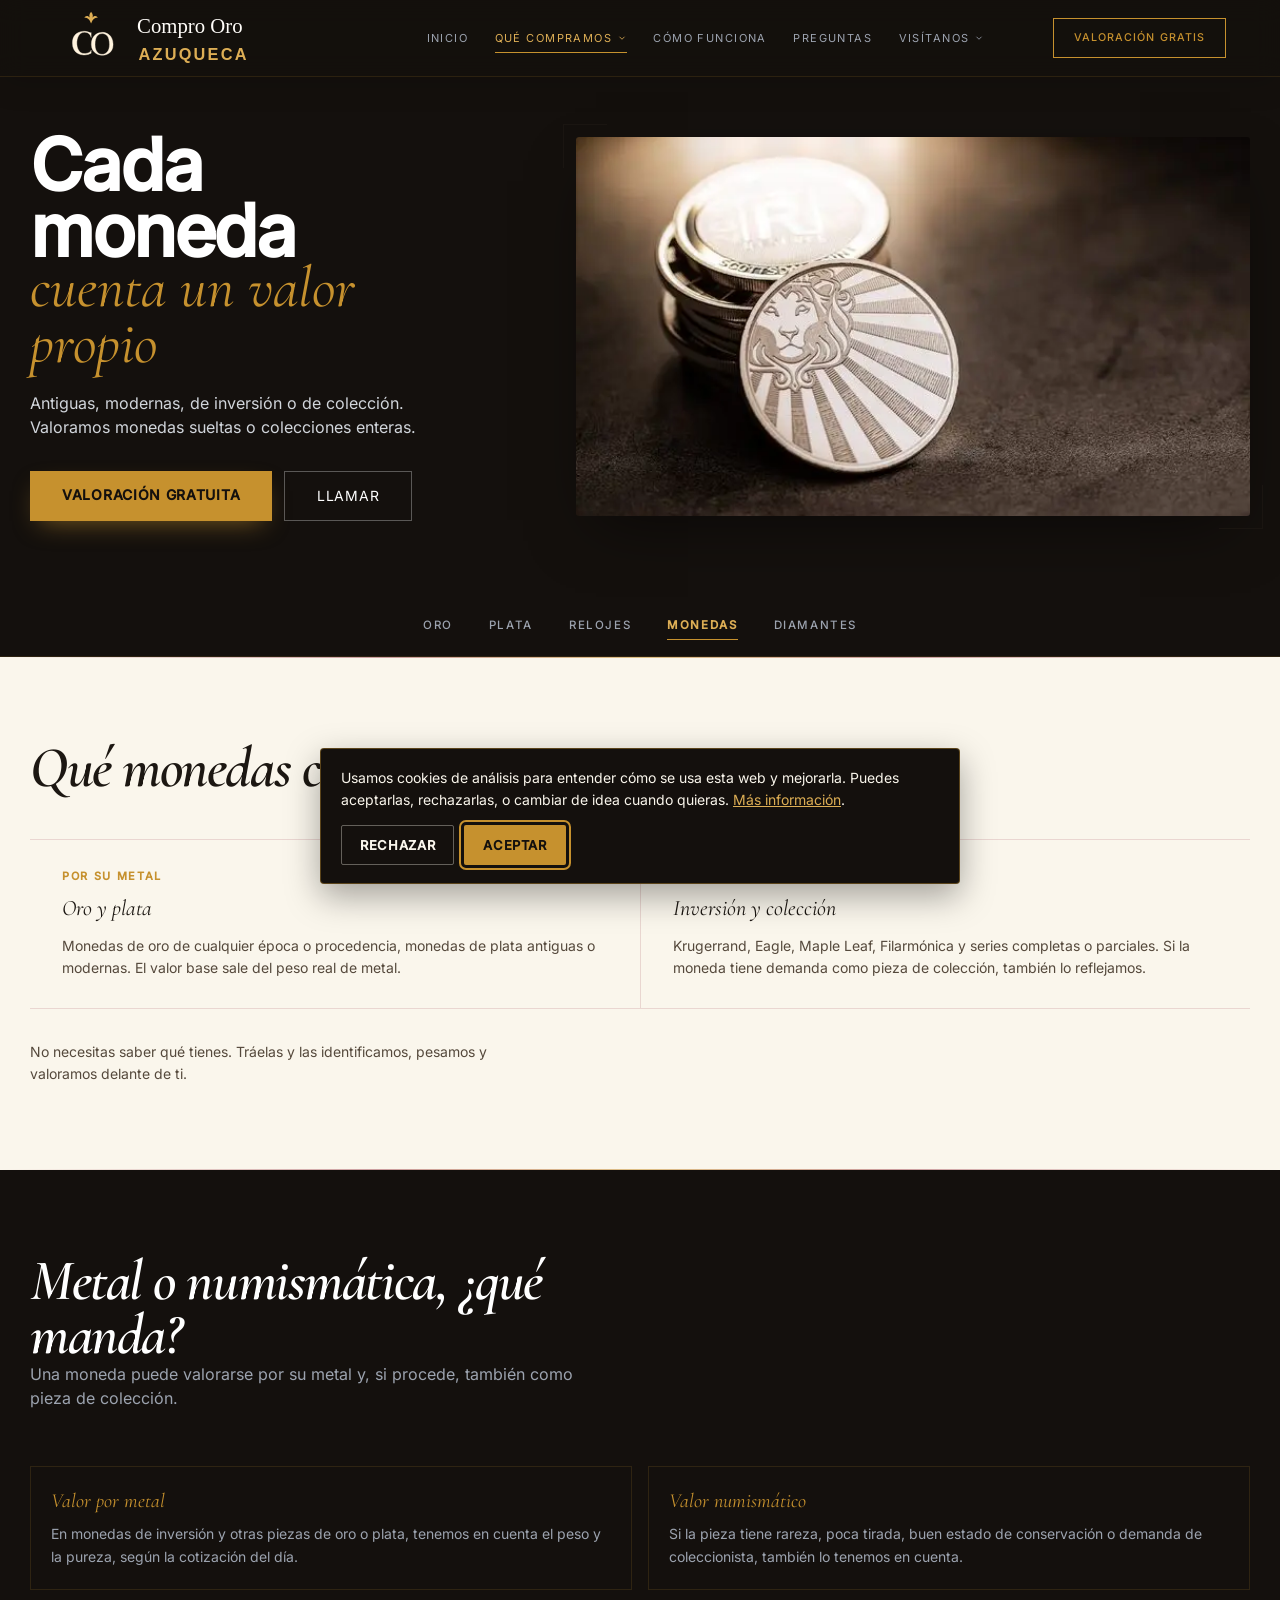
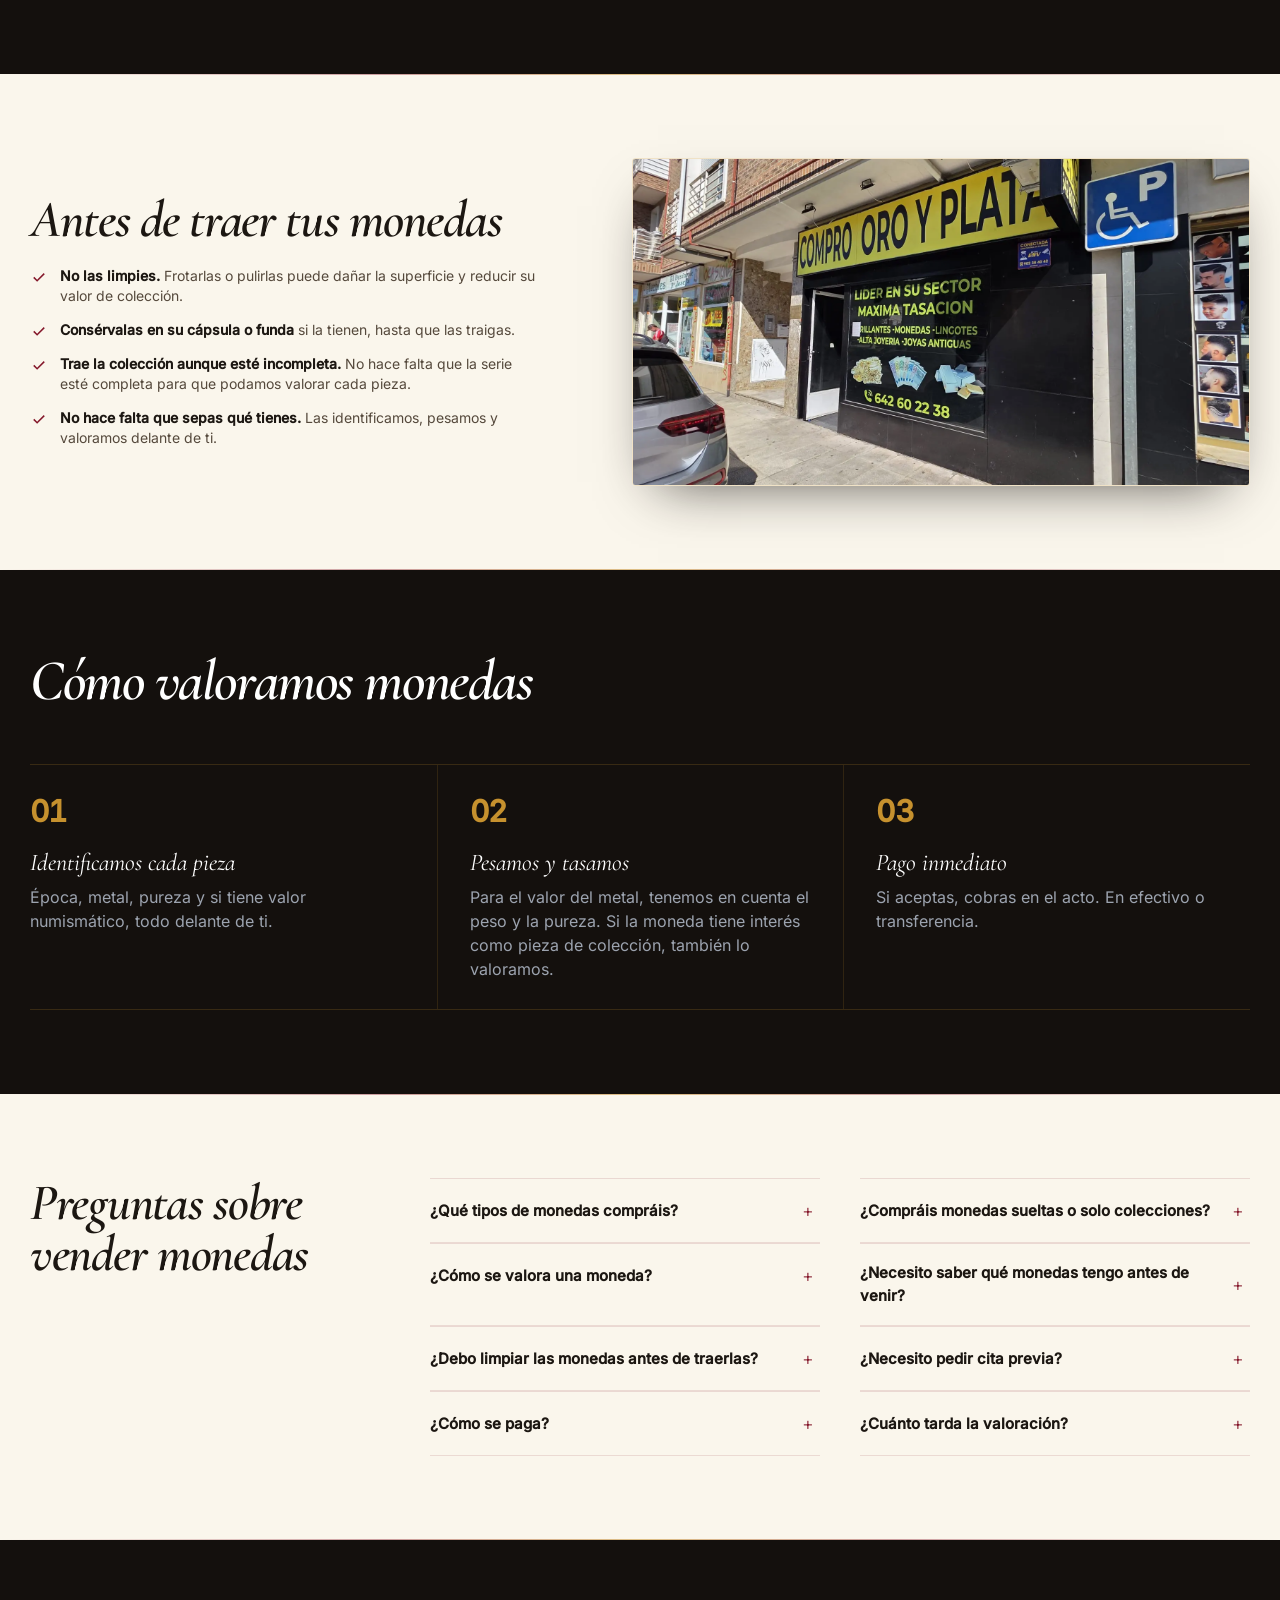
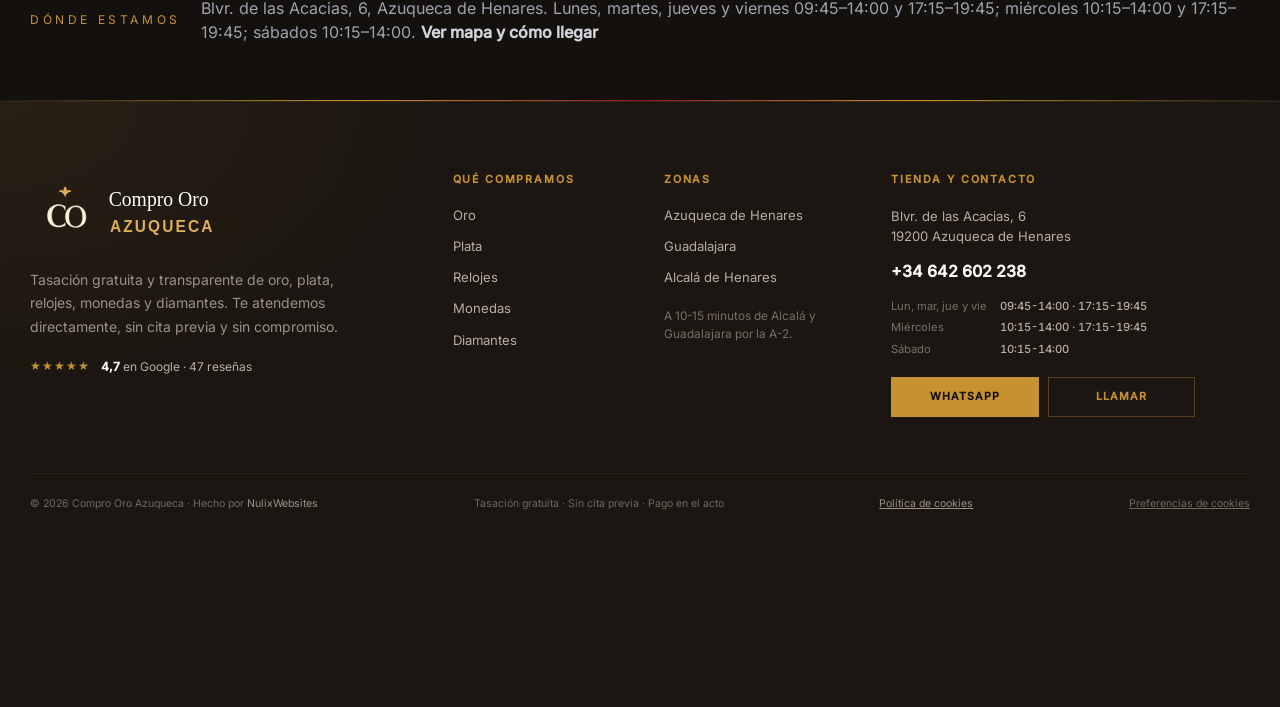
==== commit ae81061a: "Update client opening hours across site" ====
--- a/compro-monedas.html
+++ b/compro-monedas.html
@@ -265,7 +265,7 @@
   <section id="ubicacion" class="bg-void py-10 sm:py-14 px-5 sm:px-6 scroll-mt-20">
     <div class="max-w-5xl mx-auto flex flex-col sm:flex-row sm:items-center gap-5 sm:gap-8">
       <p class="text-xs tracking-[.3em] text-gold uppercase shrink-0">Dónde estamos</p>
-      <p class="text-sm sm:text-base text-gray-400 leading-relaxed flex-1">Blvr. de las Acacias, 6, Azuqueca de Henares. Lunes a viernes 10:15–14:00 y 17:30–20:15, sábados 10:15–13:30. <a href="index.html#ubicacion" class="u-anim text-gray-300 font-semibold">Ver mapa y cómo llegar</a></p>
+      <p class="text-sm sm:text-base text-gray-400 leading-relaxed flex-1">Blvr. de las Acacias, 6, Azuqueca de Henares. Lunes, martes, jueves y viernes 09:45–14:00 y 17:15–19:45; miércoles 10:15–14:00 y 17:15–19:45; sábados 10:15–14:00. <a href="index.html#ubicacion" class="u-anim text-gray-300 font-semibold">Ver mapa y cómo llegar</a></p>
     </div>
   </section>
 
@@ -307,7 +307,7 @@
           <span>19200 Azuqueca de Henares</span>
         </address>
         <a href="tel:+34642602238" class="footer-phone">+34 642 602 238</a>
-        <p class="footer-hours"><span>Lunes a viernes</span><b>10:15-14:00 · 17:30-20:15</b><span>Sábado</span><b>10:15-13:30</b></p>
+        <p class="footer-hours"><span>Lun, mar, jue y vie</span><b>09:45-14:00 · 17:15-19:45</b><span>Miércoles</span><b>10:15-14:00 · 17:15-19:45</b><span>Sábado</span><b>10:15-14:00</b></p>
         <div class="footer-actions">
           <a href="https://wa.me/34642602238?text=Hola%2C%20quer%C3%ADa%20una%20tasaci%C3%B3n%20gratis" target="_blank" rel="noopener">WhatsApp</a>
           <a href="tel:+34642602238">Llamar</a>
